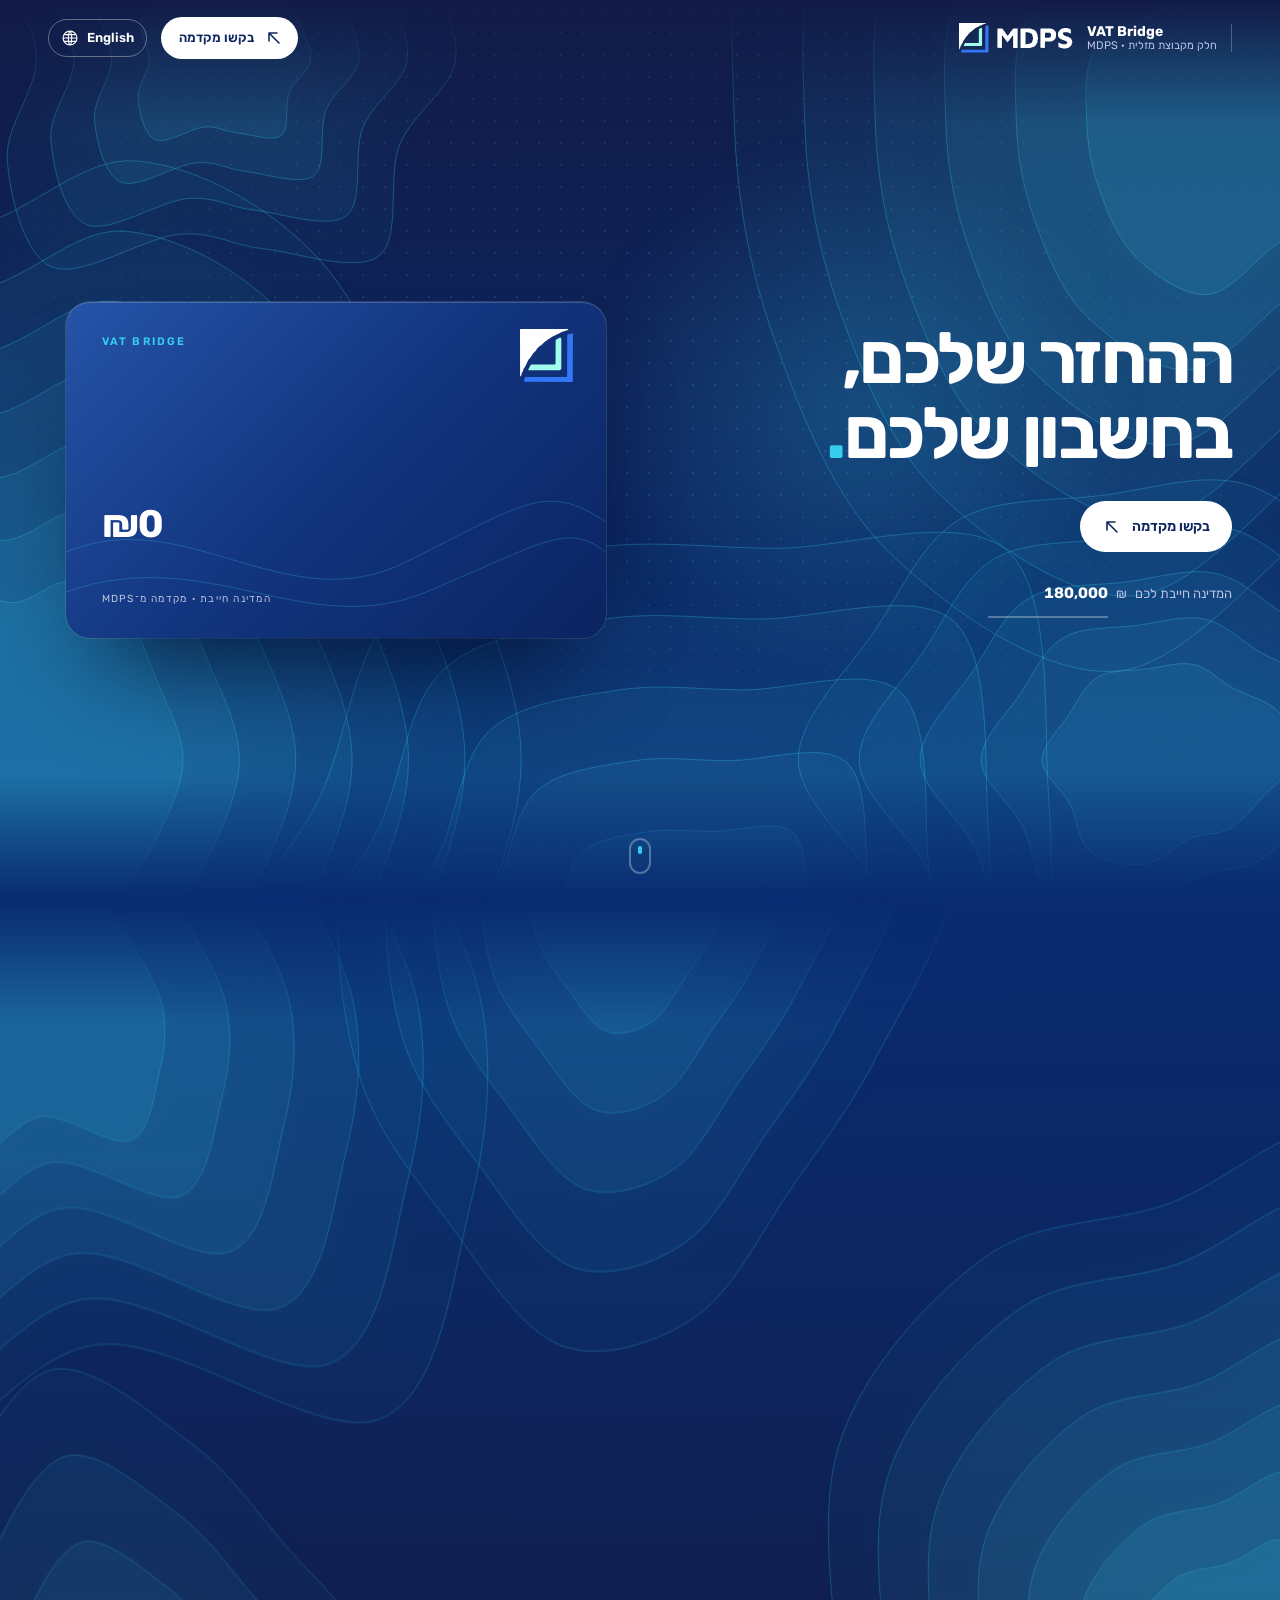
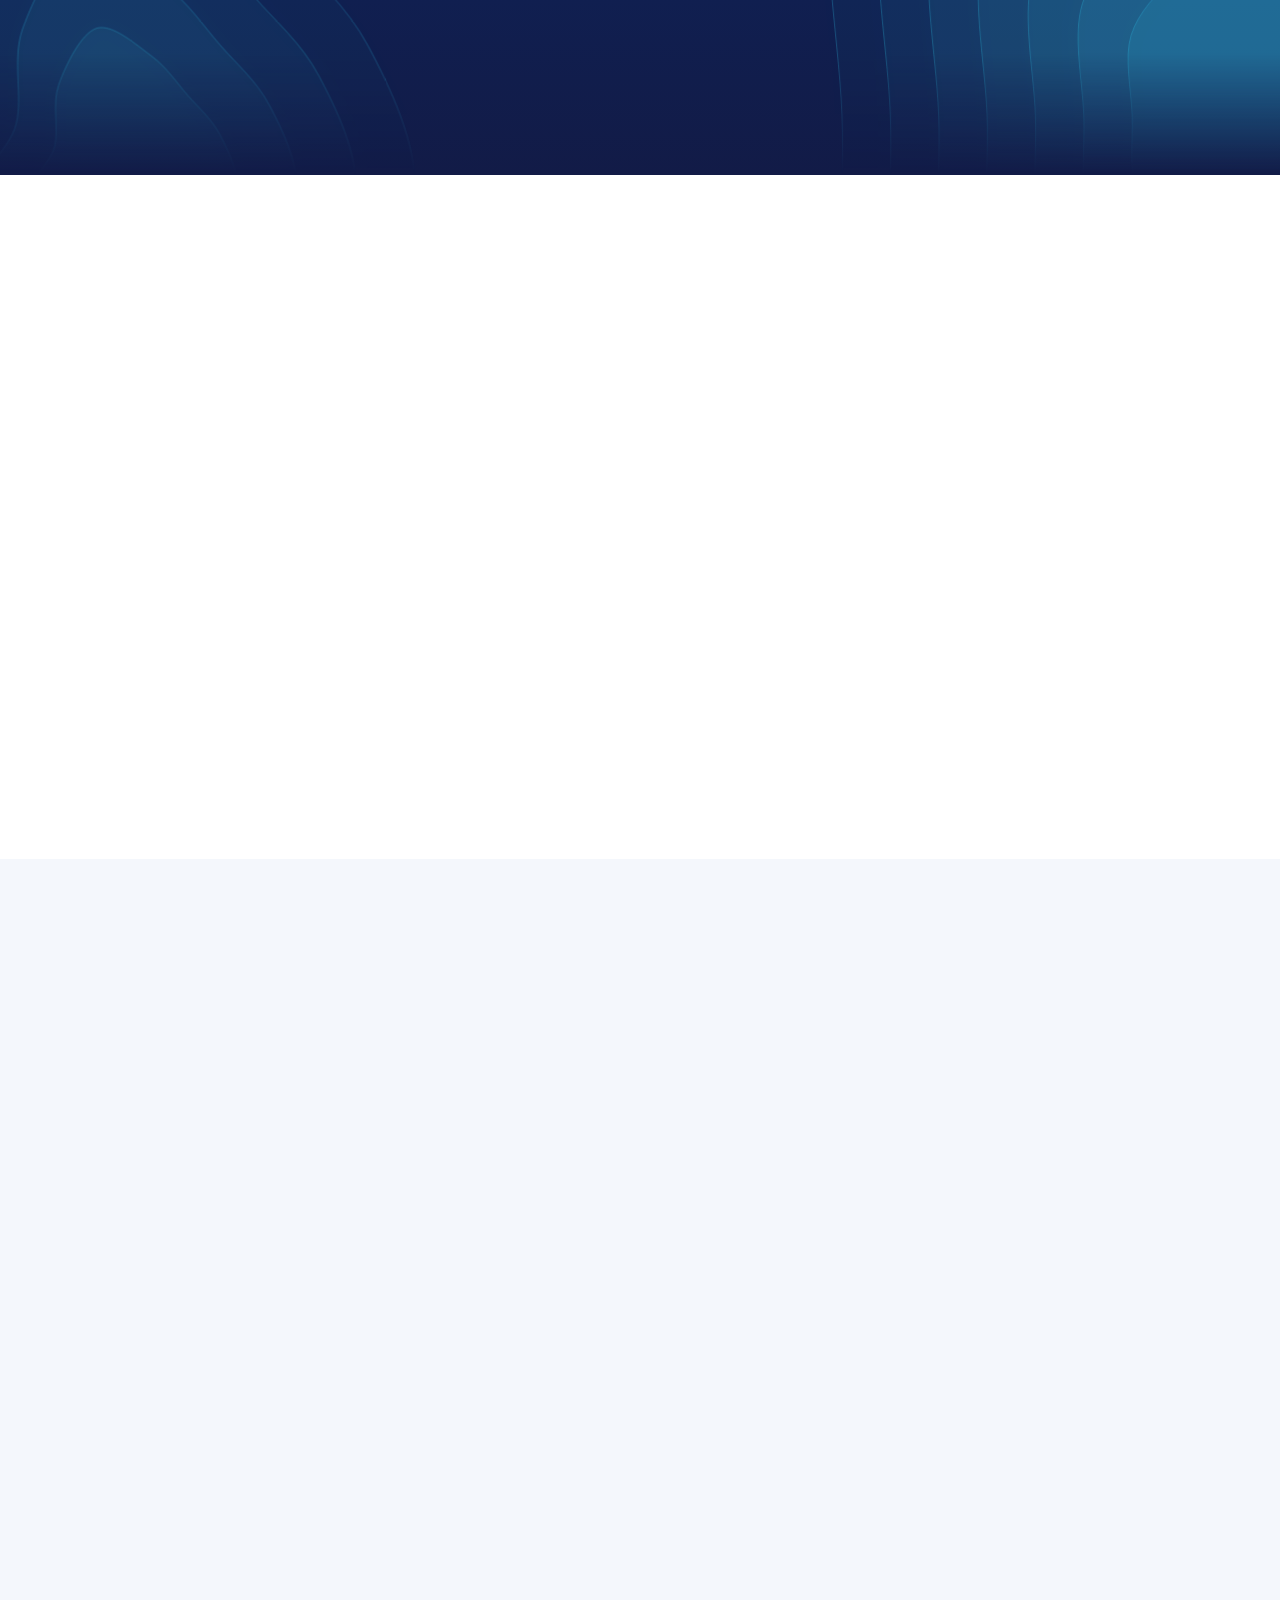
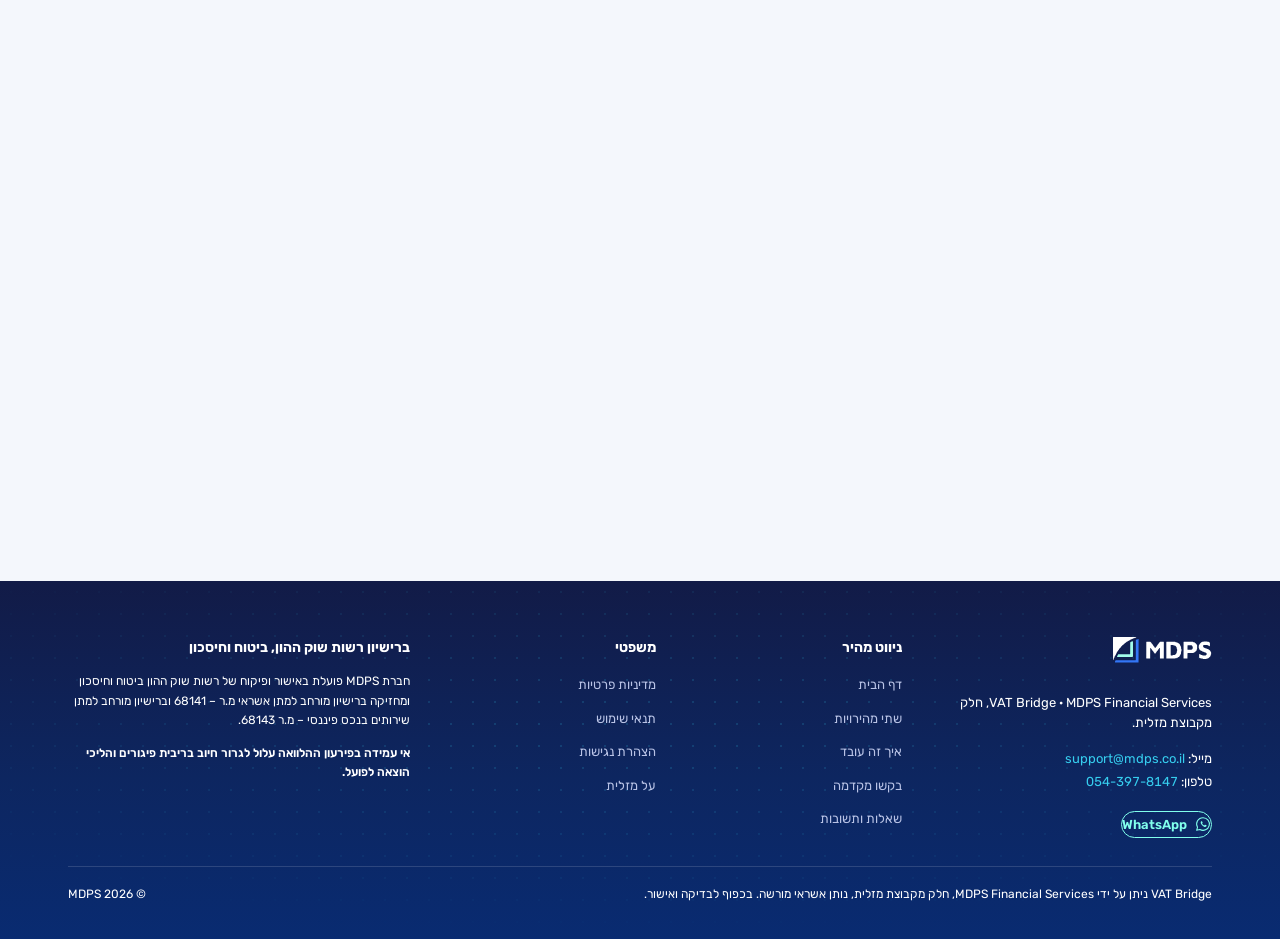
==== site/index.html @ 381bceb0 "Interactive particle field behind the compare block The dot texture of the compare section becomes a" ====
<!doctype html><html lang="he" dir="rtl"><head><meta charset="utf-8"><meta http-equiv="Content-Security-Policy" content="default-src 'none'; base-uri 'none'; form-action 'self' https://formsubmit.co; connect-src https://formsubmit.co; font-src 'self'; img-src 'self'; style-src 'self' 'sha256-uNfVnbiju9MqiWQ/HtKUHlLtzwCCwnbgeGl2sjUa4S4='; script-src 'sha256-x9RHSgNWD9IMST6W1TfG+3POoYzh14lish1tSOI9Q78='"><meta name="viewport" content="width=device-width, initial-scale=1"><title>VAT Bridge · MDPS</title>
<meta name="description" content="VAT Bridge של MDPS: מקדמה על החזר המע״מ שהמדינה חייבת לעסק שלכם.">
<link rel="stylesheet" href="assets/rubik.css">
<link rel="icon" href="favicon.svg" type="image/svg+xml">
<meta name="theme-color" content="#0D2660"><meta name="referrer" content="strict-origin-when-cross-origin">
<meta property="og:type" content="website"><meta property="og:site_name" content="VAT Bridge · MDPS"><meta property="og:title" content="VAT Bridge · החזר המע״מ שלכם, מוקדם יותר"><meta property="og:locale" content="he_IL"><meta property="og:locale:alternate" content="en_GB"><meta property="og:description" content="MDPS Financial Services, חלק מקבוצת מזלית, מקדימה את החזר המע״מ שהמדינה חייבת לעסק שלכם."><meta property="og:image" content="assets/og.png"><meta property="og:image:width" content="1200"><meta property="og:image:height" content="630"><meta name="twitter:card" content="summary_large_image">
<style>
:root{--navy:#0D2660;--navy-2:#121B47;--navy-3:#092B71;--blue:#519CF0;--cyan:#36CEEF;--mint:#81FFEC;--sky:#8FC1FF;--ink:#0E1A4A;--muted:#6B7280;--line:rgba(14,26,74,.12);--soft:#F4F7FC;--ease:cubic-bezier(.22,1,.36,1);--on-dark-muted:#B9C3E6;--blue-deep:#2A64D0;--blue-em:#3F8CE8}
*{box-sizing:border-box}.skip{position:absolute;top:-120px;left:16px;z-index:100;background:#fff;color:var(--navy);padding:10px 14px;border-radius:8px;font-weight:600;font-size:14px}.skip:focus{top:12px;outline:2px solid var(--blue)}html[dir=rtl] .skip{left:auto;right:16px}html{scroll-behavior:smooth}body{margin:0;font-family:Rubik,system-ui,sans-serif;color:var(--ink);background:var(--soft);-webkit-font-smoothing:antialiased;overflow-x:clip;font-size:16px;line-height:1.5}
a{color:inherit;text-decoration:none}p{margin:0}
h1,h2,h3{margin:0;font-weight:700;letter-spacing:-.035em;line-height:1.04;color:var(--navy)}h1 em,h2 em{font-style:normal;color:var(--blue-em)}
h1{font-size:clamp(40px,5.6vw,80px)}h2{font-size:clamp(32px,4.4vw,64px)}
.wrap{max-width:1240px;margin:0 auto;padding-inline:clamp(20px,4vw,48px)}
.num{font-variant-numeric:tabular-nums}
.btn{position:relative;overflow:hidden;display:inline-flex;align-items:center;gap:12px;background:var(--blue-deep);color:#fff;border-radius:999px;padding:15px 22px 15px 24px;font-weight:600;font-size:14px;border:0;cursor:pointer;font-family:inherit;transition:transform .5s var(--ease),background .3s;will-change:transform}
.btn:hover{background:#1F55B8}.btn.navy{background:var(--navy)}.btn.navy:hover{background:#0A1E4D}.btn.white{background:#fff;color:var(--navy)}.btn.white:hover{background:#EAF6FF}
.btn .arr{width:16px;height:16px;position:relative;overflow:hidden}.btn .arr svg{position:absolute;inset:0;width:16px;height:16px;transition:transform .45s var(--ease)}.btn .arr svg+svg{transform:translate(-120%,120%)}.btn:hover .arr svg{transform:translate(120%,-120%)}.btn:hover .arr svg+svg{transform:none}
:focus-visible{outline:2px solid var(--blue);outline-offset:3px;border-radius:6px}

/* nav */
.nav{position:fixed;top:0;left:0;right:0;z-index:50;height:76px;display:flex;align-items:center;justify-content:space-between;padding:0 clamp(20px,4vw,48px);transition:background .4s,box-shadow .4s;opacity:0;animation:fade 1s var(--ease) .2s forwards}
.nav.solid{background:rgba(13,38,96,.86);-webkit-backdrop-filter:blur(16px);backdrop-filter:blur(16px);box-shadow:0 1px 0 rgba(255,255,255,.08)}
.logo{display:flex;align-items:center;gap:14px;color:#fff}.mdps{display:inline-flex;align-items:center}.mdps .lk{height:30px;width:auto;display:block}.by{display:flex;flex-direction:column;line-height:1.1;padding-left:14px;border-left:1px solid rgba(255,255,255,.25)}.by b{font-size:14px;font-weight:700;color:#fff}.by span{font-size:11px;color:var(--on-dark-muted);white-space:nowrap}
.nav .btn{padding:11px 16px 11px 18px;font-size:13px}
.lang{display:inline-flex;align-items:center;gap:8px;font:inherit;font-size:13px;font-weight:600;color:#fff;background:transparent;border:1px solid rgba(255,255,255,.35);border-radius:999px;padding:8px 12px;cursor:pointer;transition:background .3s,border-color .3s}.lang:hover{background:rgba(255,255,255,.1);border-color:#fff}.lang svg{width:18px;height:18px}
.nav{direction:ltr}.nav .lang{order:0;margin-right:14px}.nav .logo{order:1;margin-right:auto}.nav .btn{order:3}
html[dir=rtl] .nav .logo{order:3;margin-right:0;margin-left:0}html[dir=rtl] .nav .btn{order:1;margin-right:auto}
html[dir=rtl] .card{direction:ltr}html[dir=rtl] .card .n,html[dir=rtl] .card .f,html[dir=rtl] .card .t{direction:rtl}
html[dir=rtl] .by{padding-left:0;padding-right:14px;border-left:0;border-right:1px solid rgba(255,255,255,.25)}
html[dir=rtl] .cta{align-items:flex-start}html[dir=rtl] .amtin input{text-align:right}
html[dir=rtl] .btn .arr svg{transform:scaleX(-1)}html[dir=rtl] .btn .arr svg+svg{transform:scaleX(-1) translate(-120%,120%)}html[dir=rtl] .btn:hover .arr svg{transform:scaleX(-1) translate(120%,-120%)}html[dir=rtl] .btn:hover .arr svg+svg{transform:scaleX(-1)}
html[dir=rtl] .badge,html[dir=rtl] .compare .sub{direction:rtl}
.progress{position:fixed;top:0;left:0;height:2px;width:100%;background:var(--cyan);transform-origin:0 50%;transform:scaleX(0);z-index:51}

/* the card */
.stage{perspective:1400px;width:100%;max-width:540px}
.card{position:relative;width:100%;aspect-ratio:540/336;border-radius:24px;background:linear-gradient(135deg,#2554A8 0%,#12357F 50%,#0B2461 100%);color:#fff;box-shadow:0 60px 100px -40px rgba(0,10,40,.8),0 0 0 1px rgba(255,255,255,.14),inset 0 1px 0 rgba(255,255,255,.18);transform-style:preserve-3d;transition:transform .2s ease-out;overflow:hidden;will-change:transform}
.card::before{content:"";position:absolute;inset:0;background:linear-gradient(115deg,transparent 30%,rgba(255,255,255,.22) 45%,rgba(255,255,255,.05) 50%,transparent 60%);transform:translateX(-120%)}
.card.shine::before{animation:shine 1.4s ease forwards}
@keyframes shine{to{transform:translateX(120%)}}
.glare{position:absolute;inset:0;background:radial-gradient(360px circle at var(--gx,30%) var(--gy,30%),rgba(255,255,255,.18),transparent 60%);pointer-events:none;opacity:0;transition:opacity .4s}
.card:hover .glare{opacity:1}
.card .mk{position:absolute;right:6%;top:8%;height:16%;width:auto;transform:translateZ(30px)}
.card .t{position:absolute;left:6.6%;top:9.5%;font-size:clamp(9px,.85vw,12px);letter-spacing:.2em;text-transform:uppercase;color:var(--cyan);font-weight:600}
.card .n{position:absolute;left:6.6%;bottom:25%;font-size:clamp(26px,3vw,44px);font-weight:700;letter-spacing:-.02em;transform:translateZ(40px)}
.card .f{position:absolute;left:6.6%;bottom:9.5%;font-size:clamp(8px,.8vw,11px);color:rgba(255,255,255,.7);letter-spacing:.12em;text-transform:uppercase}
.card .lines{position:absolute;inset:0;width:100%;height:100%;opacity:.25}.card .lines path{fill:none;stroke:var(--cyan);stroke-width:1}
.card.fly{transform:rotateY(-40deg) rotateX(12deg) translateY(60px);opacity:0;animation:flyin 1.6s cubic-bezier(.22,1,.36,1) .5s forwards}
@keyframes flyin{to{opacity:1;transform:none}}
.orb{position:absolute;width:640px;height:640px;border-radius:50%;background:radial-gradient(circle,rgba(54,206,239,.22),transparent 60%);filter:blur(20px);animation:drift 12s ease-in-out infinite alternate;pointer-events:none}
@keyframes drift{from{transform:translate(0,0)}to{transform:translate(80px,-60px)}}

/* dark surfaces, like mdps.co.il */
.dark{position:relative;color:#fff;background:linear-gradient(180deg,var(--navy-2) 0%,var(--navy) 55%,var(--navy-3) 100%)}
.dark::before{content:"";position:absolute;inset:0;background-image:radial-gradient(rgba(54,206,239,.16) 1px,transparent 1.5px);background-size:22px 22px;-webkit-mask-image:radial-gradient(ellipse 70% 60% at 50% 40%,#000 20%,transparent 100%);mask-image:radial-gradient(ellipse 70% 60% at 50% 40%,#000 20%,transparent 100%);pointer-events:none}
.dark>*{position:relative}.dark .orb{position:absolute}
.geo{position:absolute;inset:0;overflow:hidden;pointer-events:none;z-index:0;-webkit-mask-image:linear-gradient(180deg,transparent,#000 14%,#000 86%,transparent);mask-image:linear-gradient(180deg,transparent,#000 14%,#000 86%,transparent);transition:filter 1.2s}
.geo svg{position:absolute;width:100%;height:100%;overflow:visible}
.geo .isl{will-change:transform}.k0{--k:0}.k1{--k:1}.k2{--k:2}.k3{--k:3}.k4{--k:4}.k5{--k:5}.k6{--k:6}.orb-hero{right:8%;top:10%}.hp{position:absolute;width:0;height:0;padding:0;border:0;opacity:0;overflow:hidden;pointer-events:none}
.geo .t{fill:var(--gc,#36CEEF);fill-opacity:calc(.03 + var(--k) * .012);stroke:var(--gc,#36CEEF);stroke-opacity:.3;stroke-width:1;transition:fill .9s,stroke .9s}.geo .isl{filter:drop-shadow(0 0 9px rgba(129,255,236,.16))}
.hero{background:linear-gradient(180deg,var(--navy-2) 0%,var(--navy) 55%,var(--navy-3) 100%)}
.hero .geo svg{animation:geofloat 26s ease-in-out infinite alternate}
@keyframes geofloat{to{transform:translate3d(-1.2%,-1.6%,0) scale(1.03)}}
@media(prefers-reduced-motion:reduce){.geo svg{animation:none}}
.dark h1,.dark h2{color:#fff}.dark h1 em,.dark h2 em{color:var(--cyan)}
.dot{color:var(--cyan)}
/* hero */
.hero{min-height:100svh;display:grid;grid-template-columns:1fr 1fr;align-items:center;gap:32px;padding:100px max(clamp(20px,4vw,48px),calc((100% - 1336px)/2)) 60px;overflow:hidden}
h1 .w{display:inline-block;opacity:0;transform:translateY(.5em) rotate(2deg);animation:rise 1s var(--ease) forwards}
@keyframes rise{to{opacity:1;transform:none}}@keyframes fade{to{opacity:1}}
.cta{opacity:0;animation:fade 1s var(--ease) 1.4s forwards;margin-top:30px;display:flex;flex-direction:column;align-items:flex-start;gap:18px}
.amtin{display:inline-flex;align-items:center;gap:8px;font-size:13px;color:var(--on-dark-muted)}.amtin input{font:inherit;font-weight:700;font-variant-numeric:tabular-nums;color:#fff;width:120px;border:0;border-bottom:2px solid rgba(255,255,255,.3);background:transparent;padding:4px 0;font-size:15px;border-radius:0}.amtin input:focus{outline:none;border-color:var(--cyan)}
.hero .stage{justify-self:center}
.scrollcue{position:absolute;left:50%;bottom:26px;transform:translateX(-50%);width:22px;height:36px;border:2px solid rgba(255,255,255,.3);border-radius:12px;opacity:0;animation:fade 1s ease 2s forwards}.scrollcue::after{content:"";position:absolute;left:50%;top:6px;width:4px;height:8px;margin-left:-2px;border-radius:2px;background:var(--cyan);animation:cue 1.6s ease-in-out infinite}
@keyframes cue{50%{transform:translateY(12px);opacity:.3}}

/* compare: drag the handle, same card, two speeds */
.compare{padding:clamp(80px,10vw,140px) 0}
/* particle field: interactive dot grid behind the compare block */
.ymd-pf{position:relative;height:clamp(320px,60vh,640px);background:var(--ymd-bg);overflow:hidden;touch-action:pan-y;--ymd-bg:transparent;--ymd-ink:#8AA3E0;--ymd-accent:#81FFEC}
.ymd-pf canvas{position:absolute;inset:0;width:100%;height:100%;display:block}
.compare .ymd-pf{position:absolute;inset:0;height:auto;z-index:0;pointer-events:none}
.compare.dark::before{display:none}.compare.dark{background:linear-gradient(180deg,var(--navy-3) 0%,var(--navy) 45%,var(--navy-2) 100%)}
.compare h2{text-align:center}.compare .sub{text-align:center;color:var(--on-dark-muted);font-size:clamp(15px,1.4vw,18px);margin-top:10px}
.cmp{position:relative;margin:48px auto 0;max-width:1100px;height:440px;border-radius:26px;overflow:hidden;border:1px solid rgba(255,255,255,.14);user-select:none;-webkit-user-select:none;touch-action:pan-y;cursor:ew-resize}
.side{position:absolute;inset:0;padding:40px 44px}.side.l{background:rgba(7,20,60,.45)}
.side.r{background:linear-gradient(135deg,#17418F,#0F2D6F 60%,#0B2461);clip-path:inset(0 0 0 var(--x,58%))}.side.r::before{content:"";position:absolute;inset:0;background:linear-gradient(135deg,rgba(129,255,236,.16),rgba(129,255,236,.03));pointer-events:none}
.side .h{font-size:13px;letter-spacing:.16em;text-transform:uppercase;font-weight:700;color:var(--on-dark-muted)}.side.r .h{color:var(--mint)}
.side .big{font-size:clamp(34px,4.4vw,56px);font-weight:800;letter-spacing:-.03em;margin:10px 0 8px;line-height:1}.side.r .big{color:var(--mint)}
.side p{margin:0;color:var(--on-dark-muted);font-size:15px;max-width:34ch;line-height:1.5}
.side.r .txt{margin-left:60%}.side.l .txt{max-width:40%}
.meter{display:flex;align-items:center;gap:18px;margin-top:22px}
.clock{position:relative;width:64px;height:64px;flex:none;border-radius:50%;border:3px solid rgba(255,255,255,.18)}.clock::before{content:"";position:absolute;left:50%;top:50%;width:3px;height:24px;margin:-24px 0 0 -1.5px;border-radius:2px;background:#fff;transform-origin:50% 100%;animation:tick 6s linear infinite}.clock::after{content:"";position:absolute;left:50%;top:50%;width:6px;height:6px;margin:-3px;border-radius:50%;background:#fff}
@keyframes tick{to{transform:rotate(360deg)}}
.days{font-size:12px;letter-spacing:.14em;text-transform:uppercase;color:var(--on-dark-muted);font-weight:600}.days b{display:block;font-size:34px;letter-spacing:-.02em;color:#fff;font-weight:800;line-height:1.1;font-variant-numeric:tabular-nums}
.cmp .cardwrap{position:absolute;left:50%;bottom:36px;transform:translateX(-50%);width:300px}
.side.l .card{filter:saturate(.35) brightness(.7)}
.side.r .card{box-shadow:0 30px 60px -24px rgba(0,10,40,.8),0 0 0 1px rgba(129,255,236,.4),0 0 40px -10px rgba(129,255,236,.6)}
.badge{position:absolute;left:calc(100% - 24px);top:-14px;z-index:2;background:var(--mint);color:var(--navy);font-size:11px;font-weight:700;letter-spacing:.12em;text-transform:uppercase;padding:8px 12px;border-radius:6px;box-shadow:0 10px 24px -8px rgba(129,255,236,.7);white-space:nowrap}.cmp .badge{transform:rotate(-4deg) scale(0);transition:transform .5s cubic-bezier(.2,1.4,.4,1)}.cmp.in .badge{transform:rotate(-4deg) scale(1);transition-delay:1.2s}
.handle{position:absolute;left:var(--x,58%);top:0;bottom:0;width:2px;background:#fff;transform:translateX(-50%);box-shadow:0 0 20px rgba(255,255,255,.4)}
.handle i{position:absolute;left:50%;top:50%;transform:translate(-50%,-50%);width:58px;height:58px;border-radius:50%;background:#fff;box-shadow:0 10px 30px rgba(0,0,0,.45);display:grid;place-items:center;transition:transform .3s var(--ease)}.cmp.on .handle i{transform:translate(-50%,-50%) scale(1.1)}.handle svg{width:22px;height:22px;color:var(--navy)}
.compare .hint{text-align:center;margin-top:16px;font-size:13px;color:var(--on-dark-muted)}
html[dir=rtl] .cmp{direction:ltr}html[dir=rtl] .side .txt,html[dir=rtl] .side .txt p{direction:rtl;text-align:right}html[dir=rtl] .cmp .card .n,html[dir=rtl] .cmp .card .f{direction:rtl}
@media(max-width:760px){.cmp{height:540px;margin-top:32px;--x:50%}.side{padding:24px 18px}.side.r .txt{margin-left:54%}.side.l .txt{max-width:44%}.side .big{font-size:30px}.meter{display:none}.cmp .cardwrap{bottom:22px;width:230px}.side p{font-size:13px}.side .h{font-size:11px}.cmp .badge{font-size:9px;padding:6px 9px;left:calc(100% - 70px)}}
@media(max-width:380px){.cmp .badge{font-size:8px;letter-spacing:.06em;padding:5px 8px;top:auto;bottom:-18px;left:calc(50% + 6px)}}

/* steps: four small cards flip in */
.steps{padding:clamp(80px,10vw,140px) 0;background:#fff}
.steps h2{text-align:center;margin-bottom:clamp(36px,5vw,64px)}
.tiles{display:grid;grid-template-columns:repeat(4,1fr);gap:18px;perspective:1200px}
.tile{background:#fff;border-radius:20px;padding:28px 26px 30px;min-height:250px;display:flex;flex-direction:column;justify-content:space-between;box-shadow:0 1px 0 var(--line),0 30px 60px -40px rgba(30,48,80,.4);transform:rotateY(-30deg) translateY(30px);opacity:0;transition:transform 1s var(--ease),opacity 1s var(--ease),box-shadow .4s}
.in .tile{transform:none;opacity:1}.in .tile:nth-child(2){transition-delay:.12s}.in .tile:nth-child(3){transition-delay:.24s}.in .tile:nth-child(4){transition-delay:.36s}
.tile:hover{box-shadow:0 1px 0 var(--line),0 40px 70px -40px rgba(30,48,80,.6);transform:translateY(-6px)}
.tile .k{font-size:12px;font-weight:700;letter-spacing:.16em;color:var(--muted)}
.tile h3{font-size:clamp(18px,1.5vw,22px);font-weight:600;letter-spacing:-.02em;margin-top:14px}
.tile .who{align-self:flex-start;display:inline-flex;align-items:center;gap:8px;font-size:12px;font-weight:700;padding:7px 12px;border-radius:999px;background:var(--soft);color:var(--navy);margin-top:18px}
.tile.us{background:linear-gradient(135deg,#2554A8,#12357F 60%,#0B2461);color:#fff}.tile.us h3,.tile.us .k{color:#fff}.tile.us .who{background:var(--mint);color:var(--navy)}.tile.us .k{color:var(--cyan)}
.tile .ico{width:36px;height:36px;border-radius:10px;background:var(--soft);display:grid;place-items:center}.tile .ico svg{width:18px;height:18px;color:var(--navy)}.tile.us .ico{background:rgba(255,255,255,.12)}.tile.us .ico svg{color:#fff}
.lender{text-align:center;color:var(--muted);font-size:13px;margin-top:36px}.lender b{color:var(--navy)}

/* request */
.request{padding:clamp(60px,8vw,120px) 0 clamp(80px,10vw,140px);background:var(--soft)}
.request .grid{display:grid;grid-template-columns:1fr 1.2fr;gap:clamp(32px,5vw,80px);align-items:center}
.request h2{margin-bottom:16px}.request .lead{color:var(--muted);font-size:17px}
.request .stage{margin-top:40px;max-width:420px}
.form{background:#fff;border-radius:24px;padding:clamp(22px,3vw,36px);box-shadow:0 1px 0 var(--line),0 40px 80px -50px rgba(30,48,80,.5);display:grid;grid-template-columns:1fr 1fr;gap:16px 18px}
.form .full{grid-column:1/-1}
.field{display:flex;flex-direction:column;gap:7px}.field label{font-size:12px;font-weight:600;color:var(--navy)}
input,textarea{width:100%;font:inherit;font-size:15px;color:var(--ink);background:var(--soft);border:1px solid transparent;border-radius:10px;padding:12px 14px;min-height:48px;transition:border-color .2s,background .2s,box-shadow .2s}
input:focus,textarea:focus{outline:none;background:#fff;border-color:var(--blue);box-shadow:0 0 0 4px rgba(63,134,224,.16)}
.money{position:relative}.money::before{content:"₪";position:absolute;left:14px;top:50%;transform:translateY(-50%);color:var(--muted)}.money input{padding-left:30px}
.check{display:flex;gap:10px;align-items:flex-start;font-size:12px;color:var(--muted);line-height:1.45}.check input{width:16px;height:16px;min-height:0;margin-top:2px;padding:0;accent-color:var(--blue);flex:none}.check a{color:var(--blue-deep);text-decoration:underline;text-underline-offset:2px}
.msg{font-size:14px}.msg:empty{display:none}.msg.ok{color:#1D7A3C}.msg.warn{color:#9A5B00}
.actions{display:flex;align-items:center;gap:16px;flex-wrap:wrap}

/* faq */
.faq{padding:0 0 clamp(80px,10vw,140px);background:var(--soft)}
.faq .wrap{max-width:820px}.faq h2{text-align:center;margin-bottom:28px}
details{background:#fff;border-radius:14px;padding:0 22px;margin-bottom:10px;box-shadow:0 1px 0 var(--line)}
summary{cursor:pointer;list-style:none;display:flex;align-items:center;justify-content:space-between;gap:20px;padding:20px 0;font-weight:600;font-size:17px;color:var(--navy)}
summary::-webkit-details-marker{display:none}summary svg{width:18px;height:18px;flex:none;color:var(--blue);transition:transform .4s var(--ease)}details[open] summary svg{transform:rotate(45deg)}
details p{padding:0 0 20px;color:var(--muted);font-size:15px}

footer{padding:56px 0 36px;font-size:13px;color:var(--on-dark-muted)}.fgrid{display:grid;grid-template-columns:1.3fr 1fr 1fr 1.6fr;gap:32px;padding-bottom:28px;border-bottom:1px solid rgba(255,255,255,.14)}.fcol{display:flex;flex-direction:column;gap:8px}.fcol b{color:#fff;font-size:14px;margin-bottom:6px}.fcol a{color:var(--on-dark-muted);padding:3px 0}.fcol a:hover{color:#fff}.fsmall{margin-top:6px}.fcontact{margin-top:8px;line-height:1.7}.fcontact a{color:var(--cyan)}.wa{display:inline-flex;align-items:center;gap:8px;margin-top:10px;align-self:flex-start;border:1px solid var(--mint);color:var(--mint)!important;border-radius:999px;padding:9px 16px;font-weight:600;font-size:13px}.wa svg{width:16px;height:16px}.wa:hover{background:rgba(129,255,236,.1)}.lic p{font-size:12px;line-height:1.6}
footer .mdps{display:inline-flex;margin-bottom:16px}footer .mdps .lk{height:26px}footer .warn{font-size:12px;font-weight:600;color:#fff;margin:6px 0 0}
footer .bottom{display:flex;flex-wrap:wrap;justify-content:space-between;gap:10px 24px;padding-top:18px;font-size:12px}footer .bottom a{color:#fff}

/* reveal */
.rv{opacity:0;transform:translateY(22px);filter:blur(6px);transition:opacity 1s var(--ease),transform 1s var(--ease),filter 1s var(--ease)}
.in.rv,.in .rv{opacity:1;transform:none;filter:none}.in .rv:nth-child(2){transition-delay:.1s}.in .rv:nth-child(3){transition-delay:.2s}
.pill{position:fixed;left:12px;right:12px;bottom:12px;z-index:45;display:none;align-items:center;justify-content:space-between;gap:12px;padding:8px 8px 8px 18px;border-radius:14px;background:rgba(255,255,255,.92);box-shadow:0 10px 40px -10px rgba(30,48,80,.4),0 0 0 1px var(--line);-webkit-backdrop-filter:blur(16px);backdrop-filter:blur(16px);transform:translateY(140%);transition:transform .5s var(--ease)}
.pill.on{transform:none}.pill .tt{font-size:11px;color:var(--muted);line-height:1.2}.pill .tt b{display:block;font-size:15px;color:var(--navy)}.pill .btn{padding:10px 14px 10px 16px;font-size:13px}
@media(prefers-reduced-motion:reduce){*{animation-duration:.01s!important;animation-delay:0s!important;transition:none!important}.rv,.tile{opacity:1;transform:none;filter:none}}
@media(max-width:1000px){.hero{grid-template-columns:1fr;gap:40px;padding-top:110px}.hero .stage{justify-self:start}.tiles{grid-template-columns:1fr 1fr}.request .grid{grid-template-columns:1fr}.fgrid{grid-template-columns:1fr 1fr}.request .stage{display:none}}
@media(max-width:640px){.nav{height:64px}.mdps .lk{height:22px}.by{padding-left:8px}.by b{font-size:12px}.by span{font-size:9px}.nav .btn .long{display:none}.nav .btn{padding:9px 12px 9px 14px}
.card{width:100%}.card .n{font-size:26px}.tiles{grid-template-columns:1fr}.tile{min-height:0}.form{grid-template-columns:1fr}.fgrid{grid-template-columns:1fr}.pill{display:flex}body{padding-bottom:76px}
.scrollcue{display:none}}
.nav .btn .short{display:none}@media(max-width:640px){.nav .btn .short{display:inline}.lang span{display:none}.lang{padding:8px}.nav .lang{margin-right:8px}}
@media(max-width:480px){.nav .btn{display:none}}
</style></head><body><a class="skip" href="#top" data-i="skip">Skip to content</a>
<div class="progress" id="progress"></div>
<header class="nav" id="nav"><button class="lang" id="langBtn" type="button" aria-label="Switch language"><svg viewBox="0 0 24 24" aria-hidden="true"><circle cx="12" cy="12" r="9.2" fill="none" stroke="currentColor" stroke-width="1.6"/><path d="M2.8 12h18.4M12 2.8c3 3 3 15.4 0 18.4M12 2.8c-3 3-3 15.4 0 18.4M4.5 7.5h15M4.5 16.5h15" fill="none" stroke="currentColor" stroke-width="1.4"/></svg><span id="langLbl">עברית</span></button><a class="logo" href="#top"><span class="mdps"><svg class="lk" viewBox="24.00 45.00 245.88 64.88" role="img" aria-label="MDPS"><path class="c-white" fill="#FFFFFF" fill-rule="evenodd" d="M226.38 58.12 224.88 58.00 223.00 57.00 200.88 57.00 200.12 57.50 200.00 98.00 200.50 98.75 209.00 98.88 209.75 98.38 209.88 85.88 210.50 85.00 224.00 84.88 227.75 82.88 228.62 82.62 232.62 78.62 233.00 76.50 233.88 75.00 233.88 65.88 232.88 64.12 232.62 63.25 228.62 59.25 227.75 59.00ZM210.00 66.50 210.88 65.88 220.00 65.88 220.62 66.12 221.75 67.25 222.00 68.12 223.00 69.88 223.00 73.00 222.00 74.75 221.88 75.38 221.38 75.88 220.75 76.00 219.00 77.00 210.50 76.88 209.88 76.00ZM157.50 57.12 157.00 57.88 157.12 98.38 157.88 98.88 178.00 98.88 179.88 97.88 182.00 97.88 183.50 97.00 185.38 96.75 187.25 95.12 188.62 94.62 189.62 93.62 190.12 92.25 191.62 90.62 191.88 89.75 193.75 86.38 193.88 81.88 194.88 80.00 194.88 75.88 193.88 74.00 193.88 69.88 190.88 64.12 190.62 63.25 188.62 61.25 187.25 60.75 185.62 59.25 183.50 58.88 182.00 58.00 180.50 57.88 179.00 57.00ZM168.50 65.00 173.00 64.88 174.88 65.88 177.38 66.00 178.25 66.62 179.62 67.12 181.75 69.25 182.00 70.12 182.88 71.50 183.00 74.00 184.00 75.88 184.00 80.00 183.00 81.88 183.00 84.00 182.00 85.75 181.75 86.62 179.62 88.75 178.75 89.00 177.38 89.88 173.88 90.00 172.00 91.00 168.88 91.00 168.00 90.38 167.88 65.88ZM107.12 57.50 107.00 98.00 107.50 98.75 116.00 98.88 116.75 98.38 116.88 72.88 117.50 72.25 118.75 73.25 119.25 74.62 121.75 77.25 122.25 78.62 124.75 81.25 125.25 82.62 127.75 85.25 128.12 86.38 128.50 86.75 129.38 86.75 129.75 86.38 130.12 85.25 132.62 82.62 133.12 81.25 135.62 78.62 136.12 77.25 138.62 74.62 139.12 73.25 140.00 72.38 140.62 72.38 141.00 72.88 141.12 98.38 141.88 98.88 150.00 98.88 150.75 98.38 150.88 57.88 150.38 57.12 141.88 57.00 141.25 57.25 138.25 60.25 137.75 61.62 135.25 64.25 134.75 65.62 133.25 67.25 132.75 68.62 130.25 71.25 129.88 72.25 129.38 72.62 128.12 71.62 127.62 70.25 125.12 67.62 124.62 66.25 123.12 64.62 122.62 63.25 120.12 60.62 119.62 59.25 117.62 57.25 117.00 57.00 107.88 57.00ZM250.88 56.00 249.38 56.88 246.88 57.00 245.12 58.00 244.25 58.25 240.25 62.25 240.00 63.12 238.00 66.88 238.00 72.00 238.88 73.50 239.25 75.62 242.25 78.62 243.12 78.88 248.50 81.75 250.00 81.88 251.50 82.75 253.00 82.88 254.75 83.88 255.62 84.12 257.75 86.25 258.00 86.75 258.00 88.12 256.50 90.00 255.00 91.00 247.88 91.00 246.38 90.12 244.50 89.88 243.62 89.25 239.50 87.38 239.00 87.88 239.00 96.00 239.25 96.62 240.25 97.62 242.38 98.00 243.88 98.88 247.00 98.88 248.88 99.88 256.00 99.88 257.50 99.00 260.00 98.88 261.75 97.88 262.62 97.62 266.62 93.62 266.88 92.75 267.75 91.38 268.00 89.50 268.88 88.00 268.88 83.88 266.88 80.12 266.62 79.25 264.62 77.25 263.25 76.75 261.38 75.12 259.88 75.00 258.38 74.12 256.88 74.00 255.38 73.12 253.88 73.00 252.12 72.00 251.25 71.75 249.88 70.50 248.88 69.00 249.00 66.50 250.25 65.12 250.88 64.88 259.00 64.88 262.75 66.88 263.62 67.12 265.00 68.38 265.62 68.38 265.88 68.00 265.88 59.88 265.62 59.25 264.62 58.25 263.75 58.00 262.38 57.12 259.88 57.00 258.00 56.00ZM24.12 102.12 24.50 102.38 25.50 100.88 25.88 100.00 26.00 98.50 27.75 95.38 28.00 93.50 29.62 91.62 29.88 90.75 30.62 89.62 34.12 82.25 36.62 79.62 37.12 78.25 38.62 76.62 39.12 75.25 43.62 70.62 44.12 69.25 48.25 65.12 49.62 64.62 54.25 60.12 55.62 59.62 58.25 57.12 59.62 56.62 61.25 55.12 62.12 54.88 63.25 54.12 64.12 53.88 65.25 53.12 66.12 52.88 67.25 52.12 74.62 48.62 75.50 48.00 77.00 47.88 78.50 47.00 80.38 46.75 82.00 45.88 82.38 45.38 81.88 45.00 24.50 45.12 24.00 45.88Z"/><path class="c-mint" fill="#A1FCEB" fill-rule="evenodd" d="M73.12 55.62 72.75 55.38 72.12 55.38 69.12 57.00 68.25 57.25 67.25 58.25 67.00 58.88 66.88 87.38 66.00 88.00 37.88 88.00 37.25 88.25 36.25 89.25 36.00 90.12 34.12 93.50 34.12 94.38 34.50 94.75 72.00 94.88 72.62 94.62 73.62 93.62 73.88 93.00 73.88 56.75Z"/><path class="c-blue" fill="#3376F6" fill-rule="evenodd" d="M87.38 50.12 86.50 50.12 85.00 51.00 82.50 51.12 81.25 52.25 81.00 52.88 80.88 102.38 80.00 103.00 30.88 103.00 30.12 103.50 30.00 104.12 29.00 105.88 29.00 108.00 29.50 108.75 87.00 108.88 87.75 108.38 87.88 50.88Z"/></svg></span><span class="by"><b>VAT Bridge</b><span data-i="by">MDPS · part of Mazalit</span></span></a><a class="btn white" href="#request"><span class="long" data-i="cta">Request an advance</span><span class="short" data-i="ctaShort">Request</span><span class="arr"><svg viewBox="0 0 16 16" aria-hidden="true" focusable="false"><path d="M3 13 13 3M5 3h8v8" fill="none" stroke="currentColor" stroke-width="1.6" stroke-linecap="round" stroke-linejoin="round"/></svg><svg viewBox="0 0 16 16" aria-hidden="true" focusable="false"><path d="M3 13 13 3M5 3h8v8" fill="none" stroke="currentColor" stroke-width="1.6" stroke-linecap="round" stroke-linejoin="round"/></svg></span></a></header>

<main id="top" tabindex="-1">
<section class="hero dark" id="hero"><div class="geo" aria-hidden="true"><svg viewBox="0 0 1440 900" preserveAspectRatio="xMidYMid slice" aria-hidden="true" focusable="false"><g class="isl" data-d="0.5"><path class="t k0" d="M601.2 760.0C600.8 848.9 547.8 949.2 510.9 1025.8C473.9 1102.3 426.7 1152.1 379.6 1219.5C332.5 1287.0 290.3 1391.8 228.4 1430.5C166.5 1469.1 70.5 1484.9 8.2 1451.3C-54.0 1417.7 -94.9 1297.5 -144.9 1229.0C-194.9 1160.5 -259.4 1118.2 -291.8 1040.0C-324.2 961.8 -331.0 859.0 -339.4 760.0C-347.8 661.0 -365.6 539.7 -342.1 445.9C-318.5 352.0 -260.7 233.0 -198.0 197.1C-135.3 161.1 -34.8 236.0 34.3 230.0C103.4 224.0 155.7 155.7 216.8 161.0C278.0 166.3 352.0 206.6 401.4 261.9C450.8 317.1 480.0 409.6 513.3 492.6C546.6 575.6 601.6 671.1 601.2 760.0Z"/><path class="t k1" d="M544.9 760.0C544.5 838.4 497.7 927.0 465.1 994.6C432.5 1062.2 390.7 1106.1 349.2 1165.7C307.6 1225.2 270.3 1317.8 215.7 1351.9C161.1 1386.0 76.3 1399.9 21.3 1370.3C-33.6 1340.7 -69.7 1234.6 -113.9 1174.1C-158.0 1113.5 -215.0 1076.2 -243.6 1007.2C-272.2 938.2 -278.2 847.4 -285.6 760.0C-293.0 672.6 -308.7 565.5 -287.9 482.7C-267.1 399.8 -216.1 294.8 -160.7 263.0C-105.4 231.2 -16.7 297.4 44.3 292.1C105.4 286.8 151.5 226.5 205.5 231.2C259.5 235.9 324.8 271.4 368.4 320.2C412.0 369.0 437.8 450.6 467.2 523.9C496.6 597.2 545.2 681.6 544.9 760.0Z"/><path class="t k2" d="M488.5 760.0C488.2 828.0 447.6 904.8 419.3 963.5C391.0 1022.1 354.8 1060.2 318.8 1111.9C282.7 1163.5 250.4 1243.8 203.0 1273.4C155.6 1303.0 82.1 1315.0 34.4 1289.3C-13.2 1263.6 -44.6 1171.6 -82.9 1119.1C-121.2 1066.6 -170.5 1034.2 -195.3 974.4C-220.2 914.5 -225.4 835.8 -231.8 760.0C-238.2 684.2 -251.8 591.3 -233.8 519.5C-215.8 447.6 -171.5 356.5 -123.5 329.0C-75.5 301.4 1.4 358.8 54.4 354.2C107.3 349.6 147.3 297.3 194.1 301.4C241.0 305.4 297.6 336.3 335.5 378.6C373.3 420.9 395.6 491.7 421.2 555.3C446.7 618.8 488.8 692.0 488.5 760.0Z"/><path class="t k3" d="M432.1 760.0C431.9 817.6 397.5 882.7 373.5 932.4C349.6 982.0 318.9 1014.3 288.3 1058.0C257.8 1101.8 230.4 1169.8 190.3 1194.8C150.2 1219.9 87.9 1230.1 47.5 1208.3C7.2 1186.6 -19.4 1108.6 -51.8 1064.2C-84.3 1019.7 -126.1 992.3 -147.1 941.6C-168.1 890.9 -172.5 824.2 -178.0 760.0C-183.4 695.8 -195.0 617.1 -179.7 556.3C-164.4 495.4 -126.9 418.2 -86.2 394.9C-45.6 371.6 19.6 420.1 64.4 416.2C109.3 412.3 143.1 368.1 182.8 371.5C222.5 375.0 270.4 401.1 302.5 436.9C334.5 472.8 353.5 532.7 375.1 586.6C396.7 640.4 432.4 702.4 432.1 760.0Z"/><path class="t k4" d="M375.7 760.0C375.5 807.2 347.4 860.5 327.7 901.2C308.1 941.9 283.0 968.4 257.9 1004.2C232.9 1040.0 210.5 1095.8 177.6 1116.3C144.7 1136.8 93.7 1145.2 60.6 1127.4C27.5 1109.5 5.8 1045.7 -20.8 1009.2C-47.4 972.8 -81.6 950.3 -98.9 908.8C-116.1 867.3 -119.7 812.6 -124.1 760.0C-128.6 707.4 -138.1 642.9 -125.5 593.1C-113.0 543.2 -82.3 480.0 -49.0 460.8C-15.7 441.7 37.7 481.5 74.5 478.3C111.2 475.1 139.0 438.9 171.5 441.7C204.0 444.5 243.3 465.9 269.5 495.3C295.8 524.7 311.3 573.8 329.0 617.9C346.7 662.0 376.0 712.8 375.7 760.0Z"/><path class="t k5" d="M319.4 760.0C319.2 796.8 297.2 838.4 281.9 870.1C266.6 901.8 247.0 922.4 227.5 950.4C208.0 978.3 190.5 1021.8 164.9 1037.8C139.3 1053.8 99.5 1060.3 73.7 1046.4C47.9 1032.5 31.0 982.7 10.2 954.3C-10.5 925.9 -37.2 908.4 -50.6 876.0C-64.0 843.6 -66.9 801.0 -70.3 760.0C-73.8 719.0 -81.2 668.7 -71.4 629.9C-61.7 591.0 -37.7 541.7 -11.7 526.8C14.3 511.9 55.9 542.9 84.5 540.4C113.1 537.9 134.8 509.6 160.1 511.9C185.5 514.1 216.1 530.7 236.6 553.6C257.0 576.5 269.1 614.8 282.9 649.2C296.7 683.6 319.5 723.2 319.4 760.0Z"/><path class="t k6" d="M263.0 760.0C262.9 786.4 247.1 816.2 236.1 839.0C225.2 861.7 211.1 876.5 197.1 896.5C183.1 916.6 170.6 947.7 152.2 959.2C133.8 970.7 105.3 975.4 86.8 965.4C68.3 955.4 56.1 919.7 41.3 899.4C26.4 879.0 7.3 866.4 -2.4 843.2C-12.0 820.0 -14.0 789.4 -16.5 760.0C-19.0 730.6 -24.3 694.5 -17.3 666.7C-10.3 638.8 6.9 603.4 25.5 592.7C44.2 582.0 74.0 604.3 94.5 602.5C115.1 600.7 130.6 580.4 148.8 582.0C167.0 583.6 188.9 595.6 203.6 612.0C218.3 628.4 227.0 655.9 236.9 680.5C246.8 705.2 263.1 733.6 263.0 760.0Z"/></g><g class="isl" data-d="0.8"><path class="t k0" d="M1741.8 120.0C1736.8 174.0 1690.6 222.8 1665.3 275.0C1640.1 327.3 1631.0 394.9 1590.4 433.5C1549.9 472.1 1487.2 467.2 1421.9 506.7C1356.7 546.3 1274.3 663.1 1199.0 670.9C1123.7 678.6 1027.5 608.4 970.1 553.2C912.7 498.1 880.5 412.0 854.6 339.8C828.6 267.6 816.3 194.2 814.3 120.0C812.2 45.8 804.2 -47.9 842.3 -105.5C880.4 -163.0 978.3 -193.7 1043.1 -225.4C1107.9 -257.0 1162.8 -266.2 1231.3 -295.3C1299.7 -324.4 1383.7 -404.9 1453.6 -400.0C1523.5 -395.1 1610.4 -324.6 1650.7 -266.0C1691.0 -207.5 1680.2 -113.3 1695.4 -48.9C1710.6 15.4 1746.8 66.0 1741.8 120.0Z"/><path class="t k1" d="M1685.6 120.0C1681.2 166.6 1641.3 208.7 1619.5 253.9C1597.7 299.0 1589.9 357.3 1554.8 390.7C1519.8 424.0 1465.7 419.7 1409.4 453.9C1353.1 488.0 1281.9 588.9 1216.9 595.6C1151.9 602.3 1068.9 541.7 1019.3 494.0C969.7 446.4 942.0 372.1 919.5 309.8C897.1 247.4 886.5 184.1 884.7 120.0C883.0 55.9 876.0 -25.0 909.0 -74.7C941.9 -124.4 1026.3 -150.9 1082.3 -178.2C1138.3 -205.5 1185.7 -213.4 1244.8 -238.5C1303.8 -263.6 1376.4 -333.1 1436.7 -328.9C1497.1 -324.7 1572.1 -263.8 1606.9 -213.3C1641.6 -162.8 1632.3 -81.4 1645.5 -25.8C1658.6 29.7 1689.9 73.4 1685.6 120.0Z"/><path class="t k2" d="M1629.3 120.0C1625.6 159.2 1592.0 194.7 1573.7 232.7C1555.3 270.6 1548.7 319.8 1519.3 347.8C1489.8 375.9 1444.2 372.3 1396.8 401.0C1349.4 429.8 1289.6 514.7 1234.8 520.3C1180.1 525.9 1110.2 474.9 1068.5 434.8C1026.8 394.7 1003.4 332.2 984.5 279.7C965.6 227.3 956.7 173.9 955.2 120.0C953.7 66.1 947.9 -2.0 975.6 -43.8C1003.3 -85.7 1074.4 -108.0 1121.5 -131.0C1168.6 -154.0 1208.5 -160.6 1258.3 -181.8C1308.0 -202.9 1369.0 -261.4 1419.8 -257.9C1470.6 -254.3 1533.7 -203.0 1563.0 -160.5C1592.3 -118.0 1584.5 -49.5 1595.5 -2.8C1606.6 44.0 1632.9 80.8 1629.3 120.0Z"/><path class="t k3" d="M1573.0 120.0C1570.0 151.9 1542.7 180.6 1527.9 211.5C1513.0 242.3 1507.6 282.2 1483.7 305.0C1459.7 327.8 1422.7 324.8 1384.2 348.2C1345.8 371.5 1297.2 440.4 1252.7 445.0C1208.3 449.6 1151.5 408.2 1117.7 375.6C1083.8 343.1 1064.8 292.3 1049.5 249.7C1034.2 207.1 1026.9 163.8 1025.7 120.0C1024.5 76.2 1019.8 20.9 1042.3 -13.0C1064.8 -47.0 1122.5 -65.1 1160.7 -83.8C1199.0 -102.4 1231.4 -107.8 1271.7 -125.0C1312.1 -142.2 1361.7 -189.7 1402.9 -186.8C1444.2 -183.9 1495.4 -142.3 1519.2 -107.8C1543.0 -73.2 1536.6 -17.6 1545.6 20.3C1554.5 58.3 1575.9 88.1 1573.0 120.0Z"/><path class="t k4" d="M1516.7 120.0C1514.4 144.5 1493.5 166.6 1482.0 190.3C1470.6 214.0 1466.5 244.6 1448.1 262.1C1429.7 279.6 1401.3 277.4 1371.7 295.3C1342.1 313.3 1304.8 366.2 1270.6 369.7C1236.5 373.2 1192.9 341.4 1166.9 316.4C1140.8 291.4 1126.2 252.4 1114.5 219.6C1102.7 186.9 1097.1 153.6 1096.2 120.0C1095.3 86.4 1091.6 43.9 1108.9 17.8C1126.2 -8.3 1170.6 -22.2 1199.9 -36.6C1229.3 -50.9 1254.2 -55.1 1285.2 -68.3C1316.3 -81.5 1354.4 -117.9 1386.0 -115.7C1417.7 -113.5 1457.1 -81.5 1475.4 -55.0C1493.6 -28.5 1488.8 14.3 1495.6 43.4C1502.5 72.6 1519.0 95.5 1516.7 120.0Z"/><path class="t k5" d="M1460.4 120.0C1458.8 137.1 1444.2 152.5 1436.2 169.1C1428.2 185.6 1425.3 207.1 1412.5 219.3C1399.6 231.5 1379.8 229.9 1359.1 242.5C1338.5 255.0 1312.4 292.0 1288.5 294.4C1264.7 296.9 1234.2 274.7 1216.0 257.2C1197.9 239.7 1187.7 212.5 1179.4 189.6C1171.2 166.7 1167.3 143.5 1166.7 120.0C1166.0 96.5 1163.5 66.8 1175.6 48.6C1187.6 30.4 1218.6 20.6 1239.1 10.6C1259.7 0.6 1277.1 -2.3 1298.7 -11.5C1320.4 -20.7 1347.0 -46.2 1369.1 -44.7C1391.3 -43.1 1418.8 -20.8 1431.5 -2.2C1444.3 16.3 1440.9 46.1 1445.7 66.5C1450.5 86.9 1462.0 102.9 1460.4 120.0Z"/></g><g class="isl" data-d="0.35"><path class="t k0" d="M1117.7 980.0C1101.4 1033.5 1043.8 1055.2 1030.7 1116.1C1017.6 1176.9 1069.9 1303.1 1038.9 1345.0C1007.9 1386.9 909.0 1346.6 844.7 1367.2C780.4 1387.8 713.2 1472.8 653.2 1468.4C593.2 1463.9 528.3 1391.0 484.5 1340.5C440.7 1290.1 421.2 1225.8 390.5 1165.7C359.7 1105.6 298.4 1041.2 299.9 980.0C301.3 918.8 369.7 860.4 399.1 798.6C428.6 736.8 432.2 650.8 476.7 609.2C521.1 567.6 602.8 559.0 665.7 548.9C728.7 538.7 784.1 547.9 854.4 548.3C924.7 548.6 1042.0 510.1 1087.7 551.2C1133.3 592.3 1123.5 723.3 1128.5 794.8C1133.5 866.3 1134.0 926.5 1117.7 980.0Z"/><path class="t k1" d="M1059.0 980.0C1045.4 1024.8 997.3 1042.9 986.3 1093.7C975.3 1144.6 1019.1 1250.1 993.2 1285.1C967.2 1320.1 884.5 1286.5 830.8 1303.7C777.0 1320.9 720.9 1392.0 670.7 1388.3C620.5 1384.6 566.3 1323.6 529.7 1281.4C493.1 1239.2 476.8 1185.5 451.1 1135.3C425.3 1085.0 374.1 1031.1 375.3 980.0C376.6 928.9 433.7 880.0 458.3 828.4C482.9 776.7 486.0 704.8 523.1 670.0C560.3 635.2 628.5 628.1 681.2 619.6C733.8 611.1 780.1 618.7 838.9 619.1C897.7 619.4 995.7 587.2 1033.9 621.5C1072.1 655.9 1063.9 765.4 1068.1 825.2C1072.2 884.9 1072.7 935.2 1059.0 980.0Z"/><path class="t k2" d="M1000.4 980.0C989.4 1016.0 950.7 1030.6 941.9 1071.4C933.1 1112.3 968.3 1197.2 947.4 1225.3C926.6 1253.4 860.1 1226.4 816.9 1240.2C773.7 1254.0 728.6 1311.2 688.2 1308.2C647.9 1305.2 604.3 1256.2 574.9 1222.3C545.5 1188.4 532.4 1145.2 511.7 1104.8C491.0 1064.4 449.8 1021.1 450.8 980.0C451.8 938.9 497.7 899.6 517.5 858.1C537.3 816.6 539.7 758.8 569.6 730.8C599.5 702.8 654.3 697.1 696.6 690.3C739.0 683.5 776.2 689.6 823.4 689.9C870.7 690.1 949.5 664.2 980.2 691.8C1010.9 719.4 1004.3 807.5 1007.6 855.5C1011.0 903.6 1011.3 944.0 1000.4 980.0Z"/><path class="t k3" d="M941.7 980.0C933.4 1007.2 904.2 1018.2 897.5 1049.1C890.9 1080.0 917.4 1144.2 901.7 1165.4C885.9 1186.7 835.7 1166.3 803.0 1176.7C770.4 1187.1 736.2 1230.4 705.7 1228.1C675.2 1225.8 642.3 1188.8 620.1 1163.1C597.8 1137.5 587.9 1104.9 572.3 1074.4C556.6 1043.8 525.5 1011.1 526.3 980.0C527.0 948.9 561.7 919.3 576.7 887.9C591.6 856.5 593.5 812.8 616.1 791.6C638.6 770.5 680.1 766.2 712.1 761.0C744.1 755.8 772.2 760.5 808.0 760.7C843.7 760.9 903.2 741.3 926.5 762.2C949.7 783.0 944.7 849.6 947.2 885.9C949.7 922.2 950.0 952.8 941.7 980.0Z"/><path class="t k4" d="M883.1 980.0C877.4 998.4 857.6 1005.9 853.1 1026.8C848.6 1047.7 866.6 1091.2 855.9 1105.6C845.3 1120.0 811.2 1106.1 789.1 1113.2C767.0 1120.3 743.9 1149.5 723.3 1148.0C702.6 1146.5 680.3 1121.4 665.2 1104.0C650.2 1086.7 643.5 1064.6 632.9 1043.9C622.3 1023.2 601.2 1001.0 601.7 980.0C602.2 959.0 625.7 938.9 635.9 917.6C646.0 896.3 647.2 866.8 662.5 852.4C677.8 838.1 705.9 835.2 727.6 831.7C749.2 828.2 768.3 831.4 792.5 831.5C816.7 831.6 857.0 818.4 872.7 832.5C888.4 846.6 885.0 891.7 886.8 916.3C888.5 940.9 888.7 961.6 883.1 980.0Z"/></g><g class="isl" data-d="1.0"><path class="t k0" d="M1608.7 760.0C1599.6 802.3 1542.5 841.8 1511.7 875.0C1481.0 908.2 1458.3 940.4 1424.2 959.3C1390.1 978.2 1348.9 971.1 1307.2 988.5C1265.5 1005.9 1222.2 1057.6 1174.0 1063.7C1125.8 1069.9 1053.8 1054.8 1017.9 1025.5C982.0 996.2 981.9 932.3 958.6 888.0C935.3 843.8 878.9 802.9 878.3 760.0C877.7 717.1 928.1 670.5 955.0 630.4C981.9 590.3 1001.6 541.9 1039.7 519.4C1077.8 496.9 1137.1 501.3 1183.7 495.2C1230.4 489.1 1277.9 473.4 1319.4 482.7C1360.9 492.0 1391.6 527.9 1432.7 551.0C1473.8 574.1 1536.6 586.4 1565.9 621.2C1595.2 656.1 1617.7 717.7 1608.7 760.0Z"/><path class="t k1" d="M1549.8 760.0C1542.3 795.4 1494.5 828.4 1468.8 856.1C1443.1 883.9 1424.1 910.8 1395.6 926.6C1367.1 942.4 1332.7 936.5 1297.8 951.1C1262.9 965.6 1226.8 1008.8 1186.5 1013.9C1146.2 1019.1 1086.0 1006.4 1056.0 982.0C1026.0 957.5 1025.9 904.0 1006.4 867.0C986.9 830.0 939.7 795.9 939.2 760.0C938.7 724.1 980.9 685.2 1003.4 651.6C1025.9 618.1 1042.3 577.7 1074.2 558.9C1106.1 540.0 1155.6 543.7 1194.6 538.6C1233.6 533.5 1273.3 520.4 1308.0 528.2C1342.7 536.0 1368.4 566.0 1402.7 585.3C1437.1 604.6 1489.6 614.9 1514.1 644.0C1538.6 673.1 1557.4 724.6 1549.8 760.0Z"/><path class="t k2" d="M1491.0 760.0C1485.0 788.4 1446.6 815.0 1425.9 837.3C1405.2 859.6 1390.0 881.2 1367.1 893.9C1344.2 906.6 1316.4 901.9 1288.4 913.6C1260.4 925.3 1231.3 960.0 1198.9 964.1C1166.5 968.2 1118.2 958.1 1094.0 938.4C1069.9 918.7 1069.8 875.8 1054.2 846.0C1038.5 816.3 1000.6 788.9 1000.2 760.0C999.8 731.1 1033.7 699.8 1051.8 672.9C1069.8 646.0 1083.1 613.5 1108.7 598.3C1134.3 583.2 1174.2 586.1 1205.5 582.0C1236.8 577.9 1268.7 567.4 1296.6 573.7C1324.5 579.9 1345.2 604.0 1372.8 619.5C1400.4 635.0 1442.6 643.3 1462.3 666.7C1482.0 690.1 1497.1 731.6 1491.0 760.0Z"/><path class="t k3" d="M1432.2 760.0C1427.6 781.5 1398.6 801.5 1383.0 818.4C1367.3 835.3 1355.8 851.6 1338.5 861.2C1321.2 870.9 1300.2 867.3 1279.0 876.1C1257.9 884.9 1235.9 911.2 1211.4 914.3C1186.9 917.4 1150.3 909.8 1132.1 894.9C1113.9 880.0 1113.8 847.5 1102.0 825.0C1090.2 802.6 1061.5 781.8 1061.2 760.0C1060.8 738.2 1086.5 714.5 1100.1 694.2C1113.8 673.8 1123.8 649.2 1143.2 637.8C1162.5 626.3 1192.7 628.6 1216.3 625.5C1240.0 622.4 1264.2 614.4 1285.2 619.2C1306.3 623.9 1321.9 642.1 1342.8 653.8C1363.7 665.5 1395.6 671.8 1410.5 689.5C1425.4 707.2 1436.8 738.5 1432.2 760.0Z"/><path class="t k4" d="M1373.4 760.0C1370.3 774.6 1350.6 788.1 1340.0 799.6C1329.5 811.0 1321.7 822.0 1309.9 828.6C1298.2 835.1 1284.0 832.6 1269.7 838.6C1255.3 844.6 1240.4 862.4 1223.9 864.5C1207.3 866.6 1182.5 861.4 1170.2 851.3C1157.8 841.3 1157.8 819.3 1149.8 804.0C1141.8 788.8 1122.3 774.8 1122.1 760.0C1121.9 745.2 1139.3 729.2 1148.5 715.4C1157.8 701.6 1164.5 685.0 1177.7 677.2C1190.8 669.5 1211.2 671.0 1227.2 668.9C1243.2 666.8 1259.6 661.4 1273.9 664.6C1288.1 667.8 1298.7 680.2 1312.9 688.1C1327.0 696.0 1348.6 700.3 1358.7 712.3C1368.8 724.2 1376.5 745.4 1373.4 760.0Z"/></g><g class="isl" data-d="0.65"><path class="t k0" d="M535.5 60.0C531.3 90.3 492.4 112.3 479.6 145.0C466.9 177.7 481.7 238.7 459.0 256.0C436.4 273.3 377.1 252.5 343.9 248.9C310.6 245.3 294.9 231.2 259.5 234.2C224.2 237.2 160.7 279.3 132.0 267.0C103.3 254.7 90.0 195.1 87.3 160.6C84.7 126.1 115.4 93.1 116.3 60.0C117.2 26.9 86.2 -8.3 92.7 -38.1C99.2 -67.8 129.8 -95.1 155.1 -118.5C180.5 -141.9 212.2 -173.0 244.6 -178.7C276.9 -184.5 315.6 -162.4 349.5 -152.9C383.3 -143.5 422.0 -141.5 447.8 -122.2C473.7 -102.8 489.9 -67.2 504.5 -36.8C519.1 -6.4 539.6 29.7 535.5 60.0Z"/><path class="t k1" d="M487.2 60.0C483.9 84.1 452.9 101.6 442.8 127.6C432.7 153.6 444.4 202.0 426.4 215.8C408.4 229.6 361.3 213.1 334.9 210.2C308.4 207.3 295.9 196.1 267.8 198.5C239.8 200.9 189.3 234.3 166.5 224.6C143.6 214.8 133.0 167.4 130.9 140.0C128.9 112.6 153.3 86.3 154.0 60.0C154.7 33.7 130.1 5.7 135.2 -18.0C140.4 -41.6 164.7 -63.3 184.8 -81.9C205.0 -100.5 230.2 -125.2 255.9 -129.8C281.7 -134.3 312.4 -116.8 339.3 -109.3C366.3 -101.8 397.0 -100.2 417.5 -84.8C438.1 -69.4 451.0 -41.1 462.6 -16.9C474.2 7.2 490.5 35.9 487.2 60.0Z"/><path class="t k2" d="M438.9 60.0C436.5 77.9 413.5 90.9 406.0 110.2C398.5 129.4 407.2 165.4 393.8 175.6C380.5 185.8 345.5 173.6 325.9 171.5C306.3 169.3 297.0 161.0 276.1 162.8C255.3 164.5 217.8 189.4 200.9 182.1C184.0 174.9 176.1 139.7 174.5 119.4C173.0 99.0 191.1 79.5 191.6 60.0C192.1 40.5 173.9 19.7 177.7 2.1C181.5 -15.4 199.6 -31.5 214.5 -45.3C229.5 -59.1 248.2 -77.5 267.3 -80.8C286.4 -84.2 309.2 -71.2 329.2 -65.6C349.2 -60.1 372.0 -58.9 387.2 -47.5C402.5 -36.1 412.1 -15.0 420.7 2.9C429.3 20.8 441.4 42.1 438.9 60.0Z"/><path class="t k3" d="M390.7 60.0C389.1 71.7 374.1 80.2 369.2 92.7C364.3 105.3 369.9 128.8 361.2 135.5C352.5 142.1 329.7 134.1 316.9 132.7C304.1 131.3 298.0 125.9 284.4 127.1C270.8 128.2 246.4 144.4 235.3 139.7C224.3 135.0 219.1 112.0 218.1 98.7C217.1 85.5 228.9 72.8 229.3 60.0C229.6 47.2 217.7 33.7 220.2 22.2C222.7 10.8 234.5 0.3 244.2 -8.7C254.0 -17.7 266.2 -29.7 278.7 -31.9C291.1 -34.1 306.0 -25.6 319.0 -22.0C332.1 -18.4 347.0 -17.6 356.9 -10.1C366.9 -2.7 373.1 11.0 378.7 22.7C384.4 34.4 392.3 48.3 390.7 60.0Z"/></g></svg></div><div class="orb orb-hero"></div>
  <div><h1 id="h1">Your refund,<br>on your account<span class="dot">.</span></h1>
    <div class="cta"><a class="btn white" href="#request" id="heroCta"><span data-i="cta">Request an advance</span><span class="arr"><svg viewBox="0 0 16 16" aria-hidden="true" focusable="false"><path d="M3 13 13 3M5 3h8v8" fill="none" stroke="currentColor" stroke-width="1.6" stroke-linecap="round" stroke-linejoin="round"/></svg><svg viewBox="0 0 16 16" aria-hidden="true" focusable="false"><path d="M3 13 13 3M5 3h8v8" fill="none" stroke="currentColor" stroke-width="1.6" stroke-linecap="round" stroke-linejoin="round"/></svg></span></a><label class="amtin"><span data-i="owes">The state owes you</span> ₪<input id="amt" value="180,000" inputmode="numeric" aria-label="Your VAT refund"></label></div></div>
  <div class="stage" id="stage"><div class="card fly" id="card"><svg class="lines" viewBox="0 0 540 336" preserveAspectRatio="none" aria-hidden="true" focusable="false"><path d="M0 250 C120 200 220 320 340 260 S480 180 540 220"/><path d="M0 290 C140 240 240 340 360 290 S500 220 540 250"/></svg><div class="glare"></div><span class="t">VAT Bridge</span><svg class="mk" viewBox="24.00 45.00 64.88 64.88" aria-hidden="true"><path class="c-white" fill="#FFFFFF" fill-rule="evenodd" d="M24.12 102.12 24.50 102.38 25.50 100.88 25.88 100.00 26.00 98.50 27.75 95.38 28.00 93.50 29.62 91.62 29.88 90.75 30.62 89.62 34.12 82.25 36.62 79.62 37.12 78.25 38.62 76.62 39.12 75.25 43.62 70.62 44.12 69.25 48.25 65.12 49.62 64.62 54.25 60.12 55.62 59.62 58.25 57.12 59.62 56.62 61.25 55.12 62.12 54.88 63.25 54.12 64.12 53.88 65.25 53.12 66.12 52.88 67.25 52.12 74.62 48.62 75.50 48.00 77.00 47.88 78.50 47.00 80.38 46.75 82.00 45.88 82.38 45.38 81.88 45.00 24.50 45.12 24.00 45.88Z"/><path class="c-mint" fill="#A1FCEB" fill-rule="evenodd" d="M73.12 55.62 72.75 55.38 72.12 55.38 69.12 57.00 68.25 57.25 67.25 58.25 67.00 58.88 66.88 87.38 66.00 88.00 37.88 88.00 37.25 88.25 36.25 89.25 36.00 90.12 34.12 93.50 34.12 94.38 34.50 94.75 72.00 94.88 72.62 94.62 73.62 93.62 73.88 93.00 73.88 56.75Z"/><path class="c-blue" fill="#3376F6" fill-rule="evenodd" d="M87.38 50.12 86.50 50.12 85.00 51.00 82.50 51.12 81.25 52.25 81.00 52.88 80.88 102.38 80.00 103.00 30.88 103.00 30.12 103.50 30.00 104.12 29.00 105.88 29.00 108.00 29.50 108.75 87.00 108.88 87.75 108.38 87.88 50.88Z"/></svg><span class="n num hookAmt">₪180,000</span><span class="f" data-i="cardFoot">Owed by the state · advanced by MDPS</span></div></div>
  <div class="scrollcue" aria-hidden="true"></div>
</section>

<section class="compare dark" id="journey" aria-label="Same refund, two speeds"><div class="geo" aria-hidden="true"><svg viewBox="0 0 1440 900" preserveAspectRatio="xMidYMid slice" aria-hidden="true" focusable="false"><g class="isl" data-d="0.5"><path class="t k0" d="M1806.7 820.0C1803.3 904.6 1791.9 998.4 1761.5 1067.1C1731.1 1135.7 1673.9 1191.1 1624.2 1231.9C1574.6 1272.8 1520.3 1285.9 1463.5 1312.0C1406.7 1338.2 1339.1 1400.6 1283.5 1388.9C1227.8 1377.2 1183.0 1292.0 1129.8 1242.0C1076.6 1192.1 994.8 1159.6 964.3 1089.2C933.8 1018.9 950.2 912.0 946.7 820.0C943.2 728.0 918.5 617.1 943.3 537.1C968.0 457.1 1037.8 382.4 1095.4 340.1C1153.0 297.7 1224.0 306.1 1288.9 283.1C1353.8 260.1 1426.4 185.6 1484.9 202.1C1543.3 218.6 1590.0 322.6 1639.6 382.2C1689.1 441.8 1754.2 486.6 1782.0 559.6C1809.9 632.6 1810.1 735.4 1806.7 820.0Z"/><path class="t k1" d="M1756.7 820.0C1753.7 894.7 1743.6 977.5 1716.8 1038.1C1689.9 1098.8 1639.5 1147.6 1595.6 1183.7C1551.8 1219.7 1503.9 1231.3 1453.7 1254.4C1403.6 1277.5 1343.9 1332.6 1294.8 1322.3C1245.7 1312.0 1206.1 1236.7 1159.1 1192.6C1112.1 1148.5 1039.9 1119.8 1013.0 1057.7C986.1 995.6 1000.6 901.2 997.5 820.0C994.4 738.8 972.5 640.9 994.4 570.3C1016.3 499.6 1077.9 433.7 1128.8 396.3C1179.6 358.9 1242.3 366.3 1299.6 346.0C1356.9 325.7 1421.0 259.9 1472.6 274.5C1524.2 289.1 1565.4 380.9 1609.2 433.5C1652.9 486.1 1710.3 525.7 1734.9 590.1C1759.5 654.5 1759.8 745.3 1756.7 820.0Z"/><path class="t k2" d="M1706.7 820.0C1704.1 884.8 1695.4 956.6 1672.1 1009.2C1648.8 1061.8 1605.1 1104.2 1567.0 1135.4C1529.0 1166.7 1487.4 1176.7 1443.9 1196.7C1400.4 1216.8 1348.7 1264.6 1306.1 1255.6C1263.5 1246.7 1229.1 1181.4 1188.4 1143.1C1147.7 1104.9 1085.1 1080.0 1061.7 1026.2C1038.3 972.3 1050.9 890.5 1048.2 820.0C1045.5 749.5 1026.6 664.6 1045.6 603.4C1064.6 542.1 1118.0 484.9 1162.1 452.5C1206.2 420.1 1260.5 426.5 1310.2 408.9C1359.9 391.3 1415.5 334.2 1460.3 346.9C1505.0 359.5 1540.8 439.2 1578.8 484.8C1616.7 530.4 1666.5 564.7 1687.8 620.6C1709.2 676.5 1709.4 755.2 1706.7 820.0Z"/><path class="t k3" d="M1656.8 820.0C1654.5 874.9 1647.1 935.7 1627.4 980.2C1607.7 1024.8 1570.6 1060.7 1538.4 1087.2C1506.2 1113.7 1471.0 1122.1 1434.2 1139.1C1397.3 1156.1 1353.5 1196.5 1317.4 1189.0C1281.3 1181.4 1252.2 1126.1 1217.7 1093.7C1183.2 1061.3 1130.2 1040.2 1110.4 994.6C1090.6 949.0 1101.3 879.7 1099.0 820.0C1096.7 760.3 1080.7 688.4 1096.7 636.5C1112.8 584.6 1158.1 536.2 1195.4 508.7C1232.8 481.3 1278.8 486.7 1320.9 471.8C1363.0 456.9 1410.1 408.5 1448.0 419.2C1485.9 429.9 1516.2 497.4 1548.4 536.1C1580.5 574.7 1622.7 603.8 1640.7 651.1C1658.8 698.4 1659.0 765.1 1656.8 820.0Z"/><path class="t k4" d="M1606.8 820.0C1604.9 864.9 1598.9 914.8 1582.7 951.3C1566.6 987.8 1536.2 1017.2 1509.8 1038.9C1483.4 1060.6 1454.6 1067.6 1424.4 1081.5C1394.2 1095.4 1358.3 1128.5 1328.7 1122.3C1299.1 1116.1 1275.3 1070.8 1247.0 1044.3C1218.8 1017.7 1175.3 1000.5 1159.1 963.1C1142.9 925.7 1151.6 868.9 1149.7 820.0C1147.9 771.1 1134.7 712.2 1147.9 669.7C1161.1 627.2 1198.2 587.4 1228.8 564.9C1259.4 542.4 1297.1 546.9 1331.6 534.7C1366.1 522.5 1404.7 482.8 1435.7 491.6C1466.8 500.4 1491.6 555.7 1517.9 587.3C1544.3 619.0 1578.8 642.8 1593.6 681.6C1608.5 720.4 1608.6 775.1 1606.8 820.0Z"/><path class="t k5" d="M1556.8 820.0C1555.4 855.0 1550.6 893.9 1538.0 922.4C1525.4 950.8 1501.8 973.8 1481.2 990.7C1460.6 1007.6 1438.1 1013.0 1414.6 1023.8C1391.1 1034.7 1363.0 1060.5 1340.0 1055.7C1317.0 1050.9 1298.4 1015.5 1276.3 994.8C1254.3 974.1 1220.4 960.7 1207.8 931.5C1195.1 902.4 1202.0 858.1 1200.5 820.0C1199.0 781.9 1188.8 735.9 1199.1 702.8C1209.3 669.7 1238.2 638.7 1262.1 621.2C1286.0 603.6 1315.4 607.1 1342.3 597.6C1369.1 588.0 1399.2 557.2 1423.4 564.0C1447.7 570.8 1467.0 613.9 1487.5 638.6C1508.1 663.3 1535.0 681.9 1546.6 712.1C1558.1 742.3 1558.2 785.0 1556.8 820.0Z"/><path class="t k6" d="M1506.8 820.0C1505.8 845.1 1502.4 873.0 1493.3 893.4C1484.3 913.8 1467.3 930.3 1452.6 942.4C1437.8 954.5 1421.7 958.4 1404.8 966.2C1387.9 974.0 1367.8 992.5 1351.3 989.0C1334.8 985.6 1321.5 960.2 1305.6 945.4C1289.8 930.6 1265.5 920.9 1256.5 900.0C1247.4 879.1 1252.3 847.3 1251.3 820.0C1250.2 792.7 1242.9 759.7 1250.2 735.9C1257.6 712.2 1278.3 690.0 1295.4 677.4C1312.6 664.8 1333.6 667.3 1352.9 660.5C1372.2 653.6 1393.8 631.5 1411.2 636.4C1428.5 641.3 1442.4 672.2 1457.1 689.9C1471.8 707.6 1491.2 720.9 1499.5 742.6C1507.7 764.3 1507.8 794.9 1506.8 820.0Z"/></g><g class="isl" data-d="0.8"><path class="t k0" d="M576.7 60.0C587.5 124.7 581.3 195.7 563.0 268.0C544.7 340.3 532.4 469.5 467.0 493.9C401.6 518.3 255.3 407.0 170.4 414.3C85.6 421.6 23.8 539.9 -41.9 537.7C-107.7 535.5 -172.0 449.4 -224.1 400.9C-276.2 352.5 -320.8 304.0 -354.8 247.2C-388.8 190.4 -412.3 129.2 -428.0 60.0C-443.7 -9.2 -467.1 -93.2 -448.8 -167.7C-430.5 -242.1 -385.1 -340.7 -318.4 -386.7C-251.7 -432.7 -135.0 -439.7 -48.6 -443.7C37.8 -447.7 128.3 -438.0 200.1 -410.6C272.0 -383.3 333.0 -327.8 382.7 -279.4C432.3 -230.9 465.7 -176.6 498.0 -120.0C530.4 -63.4 565.9 -4.7 576.7 60.0Z"/><path class="t k1" d="M508.8 60.0C518.2 115.8 512.8 177.1 497.0 239.5C481.2 302.0 470.6 413.5 414.1 434.6C357.6 455.6 231.3 359.5 158.1 365.8C84.8 372.2 31.5 474.3 -25.3 472.4C-82.0 470.5 -137.5 396.1 -182.5 354.4C-227.6 312.6 -266.0 270.7 -295.4 221.6C-324.7 172.6 -345.1 119.7 -358.6 60.0C-372.1 0.3 -392.3 -72.3 -376.5 -136.6C-360.8 -200.8 -321.5 -285.9 -264.0 -325.6C-206.4 -365.4 -105.6 -371.4 -31.0 -374.9C43.6 -378.3 121.7 -370.0 183.7 -346.3C245.8 -322.7 298.5 -274.8 341.3 -233.0C384.2 -191.2 413.0 -144.2 440.9 -95.4C468.8 -46.6 499.5 4.2 508.8 60.0Z"/><path class="t k2" d="M440.9 60.0C448.8 107.0 444.3 158.6 431.0 211.1C417.7 263.7 408.8 357.6 361.2 375.3C313.7 393.0 207.4 312.1 145.7 317.4C84.1 322.7 39.2 408.7 -8.6 407.1C-56.4 405.5 -103.1 342.9 -141.0 307.8C-178.9 272.6 -211.3 237.3 -236.0 196.0C-260.7 154.8 -277.8 110.3 -289.2 60.0C-300.5 9.7 -317.5 -51.4 -304.3 -105.5C-291.0 -159.6 -258.0 -231.2 -209.5 -264.6C-161.0 -298.0 -76.2 -303.1 -13.4 -306.0C49.4 -308.9 115.1 -301.9 167.3 -282.0C219.5 -262.1 263.9 -221.8 300.0 -186.6C336.0 -151.4 360.3 -111.9 383.8 -70.8C407.3 -29.7 433.1 13.0 440.9 60.0Z"/><path class="t k3" d="M373.1 60.0C379.5 98.1 375.8 140.0 365.0 182.7C354.2 225.4 346.9 301.6 308.3 316.0C269.7 330.4 183.4 264.7 133.4 269.0C83.3 273.3 46.8 343.2 8.1 341.8C-30.7 340.5 -68.7 289.7 -99.4 261.2C-130.2 232.6 -156.5 204.0 -176.5 170.5C-196.6 136.9 -210.5 100.8 -219.7 60.0C-229.0 19.2 -242.8 -30.4 -232.0 -74.3C-221.2 -118.3 -194.4 -176.4 -155.1 -203.5C-115.7 -230.7 -46.9 -234.8 4.1 -237.2C55.1 -239.5 108.5 -233.8 150.9 -217.7C193.3 -201.5 229.3 -168.8 258.6 -140.2C287.9 -111.6 307.6 -79.6 326.6 -46.2C345.7 -12.8 366.7 21.9 373.1 60.0Z"/><path class="t k4" d="M305.2 60.0C310.1 89.3 307.2 121.5 299.0 154.3C290.7 187.1 285.1 245.6 255.4 256.7C225.8 267.8 159.5 217.3 121.0 220.6C82.5 223.9 54.5 277.6 24.7 276.6C-5.1 275.6 -34.2 236.5 -57.9 214.6C-81.5 192.6 -101.7 170.6 -117.1 144.9C-132.5 119.1 -143.2 91.3 -150.3 60.0C-157.4 28.7 -168.0 -9.5 -159.7 -43.2C-151.4 -77.0 -130.8 -121.6 -100.6 -142.5C-70.4 -163.4 -17.5 -166.5 21.7 -168.3C60.9 -170.2 101.9 -165.8 134.5 -153.4C167.0 -140.9 194.7 -115.8 217.2 -93.8C239.7 -71.9 254.8 -47.2 269.5 -21.6C284.2 4.0 300.3 30.7 305.2 60.0Z"/><path class="t k5" d="M237.3 60.0C240.7 80.5 238.7 103.0 232.9 125.9C227.2 148.8 223.3 189.7 202.6 197.4C181.8 205.1 135.5 169.9 108.6 172.2C81.8 174.5 62.2 212.0 41.4 211.3C20.6 210.6 0.2 183.3 -16.3 168.0C-32.8 152.6 -46.9 137.3 -57.7 119.3C-68.4 101.3 -75.9 81.9 -80.9 60.0C-85.8 38.1 -93.2 11.5 -87.5 -12.1C-81.7 -35.7 -67.3 -66.9 -46.2 -81.4C-25.0 -96.0 11.9 -98.2 39.3 -99.5C66.6 -100.8 95.3 -97.7 118.0 -89.0C140.8 -80.4 160.1 -62.8 175.9 -47.5C191.6 -32.1 202.1 -14.9 212.4 3.0C222.6 20.9 233.9 39.5 237.3 60.0Z"/></g><g class="isl" data-d="0.35"><path class="t k0" d="M1061.1 -60.0C1052.0 12.4 1006.8 80.7 978.1 136.5C949.4 192.3 920.5 229.1 888.8 274.7C857.1 320.3 828.0 382.5 787.9 410.0C747.7 437.5 690.5 455.9 647.8 439.8C605.2 423.7 566.9 360.6 531.7 313.3C496.5 266.0 455.2 218.0 436.6 155.8C417.9 93.6 408.5 3.4 419.6 -60.0C430.8 -123.4 482.1 -168.4 503.7 -224.7C525.4 -281.0 524.7 -348.4 549.6 -397.8C574.6 -447.2 612.4 -489.6 653.5 -521.0C694.5 -552.3 751.8 -597.4 795.9 -586.0C840.0 -574.6 878.7 -500.8 918.1 -452.8C957.6 -404.8 1008.7 -363.4 1032.5 -298.0C1056.4 -232.5 1070.2 -132.4 1061.1 -60.0Z"/><path class="t k1" d="M1005.2 -60.0C997.6 0.5 959.8 57.7 935.8 104.3C911.8 150.9 887.6 181.7 861.1 219.8C834.6 257.9 810.3 309.9 776.7 332.9C743.2 355.9 695.4 371.3 659.7 357.9C624.0 344.4 592.0 291.6 562.6 252.1C533.2 212.5 498.7 172.4 483.0 120.4C467.4 68.4 459.5 -7.0 468.9 -60.0C478.3 -113.0 521.1 -150.6 539.2 -197.7C557.3 -244.7 556.7 -301.1 577.6 -342.4C598.4 -383.7 630.0 -419.1 664.4 -445.4C698.7 -471.6 746.6 -509.2 783.5 -499.7C820.4 -490.2 852.7 -428.5 885.6 -388.4C918.6 -348.2 961.4 -313.7 981.3 -258.9C1001.2 -204.2 1012.7 -120.5 1005.2 -60.0Z"/><path class="t k2" d="M949.2 -60.0C943.1 -11.3 912.7 34.6 893.5 72.1C874.2 109.5 854.8 134.3 833.4 164.9C812.1 195.5 792.6 237.4 765.6 255.9C738.6 274.3 700.2 286.7 671.5 275.9C642.8 265.0 617.1 222.7 593.5 190.9C569.8 159.0 542.1 126.8 529.5 85.0C517.0 43.2 510.6 -17.4 518.2 -60.0C525.7 -102.6 560.1 -132.8 574.7 -170.7C589.2 -208.5 588.7 -253.8 605.5 -287.0C622.3 -320.2 647.7 -348.7 675.3 -369.8C702.9 -390.8 741.4 -421.1 771.0 -413.5C800.7 -405.8 826.6 -356.2 853.1 -324.0C879.6 -291.7 914.0 -263.9 930.0 -219.9C946.0 -175.9 955.3 -108.7 949.2 -60.0Z"/><path class="t k3" d="M893.3 -60.0C888.7 -23.2 865.7 11.5 851.1 39.8C836.5 68.2 821.9 86.9 805.8 110.0C789.6 133.2 774.9 164.8 754.5 178.8C734.1 192.8 705.0 202.1 683.3 193.9C661.7 185.7 642.2 153.7 624.3 129.6C606.5 105.6 585.5 81.2 576.0 49.6C566.5 18.0 561.7 -27.8 567.4 -60.0C573.1 -92.2 599.1 -115.0 610.1 -143.6C621.1 -172.2 620.8 -206.5 633.4 -231.6C646.1 -256.7 665.3 -278.2 686.2 -294.2C707.1 -310.1 736.2 -333.0 758.6 -327.2C781.0 -321.4 800.6 -283.9 820.6 -259.5C840.7 -235.2 866.7 -214.1 878.8 -180.9C890.9 -147.6 897.9 -96.8 893.3 -60.0Z"/><path class="t k4" d="M837.3 -60.0C834.2 -35.1 818.7 -11.6 808.8 7.6C798.9 26.8 789.0 39.4 778.1 55.1C767.2 70.8 757.2 92.2 743.3 101.7C729.5 111.2 709.9 117.5 695.2 111.9C680.5 106.4 667.3 84.7 655.2 68.4C643.1 52.1 628.9 35.6 622.5 14.2C616.1 -7.2 612.8 -38.2 616.7 -60.0C620.5 -81.8 638.2 -97.3 645.6 -116.6C653.1 -136.0 652.8 -159.2 661.4 -176.2C670.0 -193.2 683.0 -207.8 697.1 -218.6C711.2 -229.4 730.9 -244.9 746.1 -240.9C761.3 -237.0 774.6 -211.6 788.2 -195.1C801.7 -178.6 819.3 -164.4 827.5 -141.9C835.7 -119.3 840.5 -84.9 837.3 -60.0Z"/></g><g class="isl" data-d="1.0"><path class="t k0" d="M508.5 880.0C505.8 929.5 467.5 982.4 442.9 1023.6C418.2 1064.8 389.8 1090.8 360.6 1127.2C331.3 1163.6 304.8 1225.8 267.3 1242.0C229.9 1258.3 175.2 1242.0 135.9 1224.8C96.6 1207.7 56.4 1175.6 31.7 1139.1C7.0 1102.5 3.8 1048.8 -12.4 1005.6C-28.7 962.4 -67.8 920.7 -65.8 880.0C-63.9 839.3 -13.6 809.8 -0.8 761.3C11.9 712.7 -8.8 643.7 10.8 588.7C30.3 533.7 73.5 444.6 116.6 431.3C159.6 418.1 226.7 477.9 269.0 509.1C311.2 540.2 338.3 582.1 370.0 618.4C401.6 654.7 435.9 683.3 459.0 726.9C482.1 770.5 511.2 830.5 508.5 880.0Z"/><path class="t k1" d="M445.3 880.0C443.1 919.3 412.7 961.4 393.1 994.1C373.5 1026.9 350.9 1047.5 327.6 1076.5C304.4 1105.4 283.3 1154.9 253.5 1167.8C223.7 1180.8 180.2 1167.8 149.0 1154.1C117.8 1140.5 85.9 1115.0 66.2 1085.9C46.6 1056.9 44.0 1014.2 31.1 979.8C18.2 945.5 -12.9 912.4 -11.3 880.0C-9.8 847.6 30.2 824.2 40.3 785.6C50.5 747.0 34.0 692.1 49.6 648.4C65.1 604.7 99.5 533.9 133.7 523.3C167.9 512.8 221.3 560.3 254.8 585.1C288.4 609.9 309.9 643.1 335.1 672.0C360.3 700.9 387.6 723.6 405.9 758.3C424.3 792.9 447.4 840.7 445.3 880.0Z"/><path class="t k2" d="M382.0 880.0C380.4 909.2 357.8 940.4 343.3 964.7C328.7 989.0 312.0 1004.3 294.7 1025.8C277.5 1047.3 261.8 1084.0 239.7 1093.6C217.6 1103.2 185.3 1093.6 162.2 1083.4C139.0 1073.3 115.3 1054.4 100.7 1032.8C86.1 1011.3 84.3 979.6 74.7 954.1C65.1 928.6 42.0 904.0 43.2 880.0C44.3 856.0 74.0 838.6 81.5 809.9C89.0 781.3 76.8 740.6 88.4 708.1C99.9 675.7 125.4 623.1 150.8 615.3C176.2 607.5 215.8 642.8 240.7 661.2C265.6 679.5 281.6 704.2 300.3 725.6C319.0 747.1 339.2 763.9 352.8 789.7C366.5 815.4 383.6 850.8 382.0 880.0Z"/><path class="t k3" d="M318.8 880.0C317.8 899.0 303.0 919.4 293.5 935.3C284.0 951.1 273.1 961.1 261.8 975.2C250.6 989.2 240.3 1013.1 225.9 1019.4C211.5 1025.7 190.4 1019.4 175.3 1012.8C160.2 1006.1 144.7 993.8 135.2 979.7C125.7 965.7 124.5 945.0 118.2 928.3C112.0 911.7 96.9 895.7 97.7 880.0C98.4 864.3 117.8 853.0 122.7 834.3C127.6 815.6 119.6 789.0 127.1 767.9C134.7 746.7 151.3 712.4 167.9 707.3C184.5 702.2 210.3 725.2 226.6 737.2C242.8 749.2 253.2 765.3 265.4 779.3C277.6 793.2 290.8 804.3 299.7 821.0C308.6 837.8 319.8 861.0 318.8 880.0Z"/></g></svg></div>
  <div class="ymd-pf" aria-hidden="true"><canvas aria-hidden="true"></canvas></div>
  <div class="wrap">
    <h2 class="rv" id="h2cmp">Same refund. <em>Two speeds.</em></h2>
    <p class="sub rv" data-i="cSub">Drag the handle: the same refund, two timelines.</p>
    <div class="cmp rv" id="cmp" role="slider" aria-valuemin="0" aria-valuemax="100" aria-valuenow="58">
      <div class="side l"><div class="txt"><div class="h" data-i="cWithout">Without VAT Bridge</div><div class="big" data-i="cDays">30 to 90 days</div><p data-i="cWithoutP">By law, the state pays within 30 days of filing, or up to 90 if it audits your return. Until then, your money sits with the state.</p><div class="meter"><div class="clock"></div><div class="days"><span data-i="cWaiting">Still waiting</span><b id="cmpDays">0</b></div></div></div>
        <div class="cardwrap"><div class="card"><span class="t">VAT Bridge</span><svg class="mk" viewBox="24.00 45.00 64.88 64.88" aria-hidden="true"><path class="c-white" fill="#FFFFFF" fill-rule="evenodd" d="M24.12 102.12 24.50 102.38 25.50 100.88 25.88 100.00 26.00 98.50 27.75 95.38 28.00 93.50 29.62 91.62 29.88 90.75 30.62 89.62 34.12 82.25 36.62 79.62 37.12 78.25 38.62 76.62 39.12 75.25 43.62 70.62 44.12 69.25 48.25 65.12 49.62 64.62 54.25 60.12 55.62 59.62 58.25 57.12 59.62 56.62 61.25 55.12 62.12 54.88 63.25 54.12 64.12 53.88 65.25 53.12 66.12 52.88 67.25 52.12 74.62 48.62 75.50 48.00 77.00 47.88 78.50 47.00 80.38 46.75 82.00 45.88 82.38 45.38 81.88 45.00 24.50 45.12 24.00 45.88Z"/><path class="c-mint" fill="#A1FCEB" fill-rule="evenodd" d="M73.12 55.62 72.75 55.38 72.12 55.38 69.12 57.00 68.25 57.25 67.25 58.25 67.00 58.88 66.88 87.38 66.00 88.00 37.88 88.00 37.25 88.25 36.25 89.25 36.00 90.12 34.12 93.50 34.12 94.38 34.50 94.75 72.00 94.88 72.62 94.62 73.62 93.62 73.88 93.00 73.88 56.75Z"/><path class="c-blue" fill="#3376F6" fill-rule="evenodd" d="M87.38 50.12 86.50 50.12 85.00 51.00 82.50 51.12 81.25 52.25 81.00 52.88 80.88 102.38 80.00 103.00 30.88 103.00 30.12 103.50 30.00 104.12 29.00 105.88 29.00 108.00 29.50 108.75 87.00 108.88 87.75 108.38 87.88 50.88Z"/></svg><span class="n num hookAmt">₪180,000</span><span class="f" data-i="cardWait">Owed by the state · waiting</span></div></div></div>
      <div class="side r"><div class="txt"><div class="h" data-i="cWith">With VAT Bridge</div><div class="big" data-i="cAfter">After approval</div><p data-i="cWithP">You request the day you file. MDPS reviews your return and pays you. The state's refund then repays MDPS. You keep filing as usual.</p></div>
        <div class="cardwrap"><div class="card"><span class="t">VAT Bridge</span><svg class="mk" viewBox="24.00 45.00 64.88 64.88" aria-hidden="true"><path class="c-white" fill="#FFFFFF" fill-rule="evenodd" d="M24.12 102.12 24.50 102.38 25.50 100.88 25.88 100.00 26.00 98.50 27.75 95.38 28.00 93.50 29.62 91.62 29.88 90.75 30.62 89.62 34.12 82.25 36.62 79.62 37.12 78.25 38.62 76.62 39.12 75.25 43.62 70.62 44.12 69.25 48.25 65.12 49.62 64.62 54.25 60.12 55.62 59.62 58.25 57.12 59.62 56.62 61.25 55.12 62.12 54.88 63.25 54.12 64.12 53.88 65.25 53.12 66.12 52.88 67.25 52.12 74.62 48.62 75.50 48.00 77.00 47.88 78.50 47.00 80.38 46.75 82.00 45.88 82.38 45.38 81.88 45.00 24.50 45.12 24.00 45.88Z"/><path class="c-mint" fill="#A1FCEB" fill-rule="evenodd" d="M73.12 55.62 72.75 55.38 72.12 55.38 69.12 57.00 68.25 57.25 67.25 58.25 67.00 58.88 66.88 87.38 66.00 88.00 37.88 88.00 37.25 88.25 36.25 89.25 36.00 90.12 34.12 93.50 34.12 94.38 34.50 94.75 72.00 94.88 72.62 94.62 73.62 93.62 73.88 93.00 73.88 56.75Z"/><path class="c-blue" fill="#3376F6" fill-rule="evenodd" d="M87.38 50.12 86.50 50.12 85.00 51.00 82.50 51.12 81.25 52.25 81.00 52.88 80.88 102.38 80.00 103.00 30.88 103.00 30.12 103.50 30.00 104.12 29.00 105.88 29.00 108.00 29.50 108.75 87.00 108.88 87.75 108.38 87.88 50.88Z"/></svg><span class="n num" id="cmpAmt">₪0</span><span class="f" data-i="cardFoot">Owed by the state · advanced by MDPS</span></div><span class="badge" data-i="advanced">Advanced by MDPS</span></div></div>
      <div class="handle"><i><svg viewBox="0 0 24 24" fill="none" stroke="currentColor" stroke-width="2.2" stroke-linecap="round" stroke-linejoin="round" aria-hidden="true" focusable="false"><path d="M9 6 3 12l6 6M15 6l6 6-6 6"/></svg></i></div>
    </div>
    <p class="hint rv" data-i="cHint">Drag the handle to compare.</p>
  </div>
</section>

<section class="steps" id="how"><div class="wrap">
  <h2 class="rv" id="h2steps">Four steps. You do <em>two.</em></h2>
  <div class="tiles" id="tiles">
    <div class="tile"><div><span class="ico"><svg viewBox="0 0 24 24" fill="none" stroke="currentColor" stroke-width="1.8" stroke-linecap="round" stroke-linejoin="round" aria-hidden="true" focusable="false"><path d="M6 3h9l4 4v14H6z"/><path d="M9 12h6M9 16h6"/></svg></span><h3 data-i="s1">You file your VAT return</h3></div><span class="who" data-i="you">You</span></div>
    <div class="tile"><div><span class="ico"><svg viewBox="0 0 24 24" fill="none" stroke="currentColor" stroke-width="1.8" stroke-linecap="round" stroke-linejoin="round" aria-hidden="true" focusable="false"><path d="M4 12h16M13 5l7 7-7 7"/></svg></span><h3 data-i="s2">You send us a request</h3></div><span class="who" data-i="you">You</span></div>
    <div class="tile us"><div><span class="ico"><svg viewBox="0 0 24 24" fill="none" stroke="currentColor" stroke-width="1.8" stroke-linecap="round" stroke-linejoin="round" aria-hidden="true" focusable="false"><path d="M3 8h18v10H3zM3 12h18"/></svg></span><h3 data-i="s3">We check it and pay you</h3></div><span class="who">MDPS</span></div>
    <div class="tile"><div><span class="ico"><svg viewBox="0 0 24 24" fill="none" stroke="currentColor" stroke-width="1.8" stroke-linecap="round" stroke-linejoin="round" aria-hidden="true" focusable="false"><path d="M3 10 12 4l9 6M5 10v9M9 10v9M15 10v9M19 10v9M3 19h18"/></svg></span><h3 data-i="s4">The state pays the refund, which repays MDPS</h3></div><span class="who" data-i="state">The state</span></div>
  </div>
  <p class="lender rv" data-i="lender"><b>MDPS</b>, part of Mazalit, is licensed to provide credit by the Capital Market Authority.</p>
</div></section>

<section class="request" id="request"><div class="wrap grid">
  <div class="in"><h2 class="rv" id="h2req">Request <em>an advance.</em></h2><p class="lead rv" data-i="advisor">An advisor will contact you.</p><div class="stage rv" id="stage3"><div class="card " id="card3"><svg class="lines" viewBox="0 0 540 336" preserveAspectRatio="none" aria-hidden="true" focusable="false"><path d="M0 250 C120 200 220 320 340 260 S480 180 540 220"/><path d="M0 290 C140 240 240 340 360 290 S500 220 540 250"/></svg><div class="glare"></div><span class="t">VAT Bridge</span><svg class="mk" viewBox="24.00 45.00 64.88 64.88" aria-hidden="true"><path class="c-white" fill="#FFFFFF" fill-rule="evenodd" d="M24.12 102.12 24.50 102.38 25.50 100.88 25.88 100.00 26.00 98.50 27.75 95.38 28.00 93.50 29.62 91.62 29.88 90.75 30.62 89.62 34.12 82.25 36.62 79.62 37.12 78.25 38.62 76.62 39.12 75.25 43.62 70.62 44.12 69.25 48.25 65.12 49.62 64.62 54.25 60.12 55.62 59.62 58.25 57.12 59.62 56.62 61.25 55.12 62.12 54.88 63.25 54.12 64.12 53.88 65.25 53.12 66.12 52.88 67.25 52.12 74.62 48.62 75.50 48.00 77.00 47.88 78.50 47.00 80.38 46.75 82.00 45.88 82.38 45.38 81.88 45.00 24.50 45.12 24.00 45.88Z"/><path class="c-mint" fill="#A1FCEB" fill-rule="evenodd" d="M73.12 55.62 72.75 55.38 72.12 55.38 69.12 57.00 68.25 57.25 67.25 58.25 67.00 58.88 66.88 87.38 66.00 88.00 37.88 88.00 37.25 88.25 36.25 89.25 36.00 90.12 34.12 93.50 34.12 94.38 34.50 94.75 72.00 94.88 72.62 94.62 73.62 93.62 73.88 93.00 73.88 56.75Z"/><path class="c-blue" fill="#3376F6" fill-rule="evenodd" d="M87.38 50.12 86.50 50.12 85.00 51.00 82.50 51.12 81.25 52.25 81.00 52.88 80.88 102.38 80.00 103.00 30.88 103.00 30.12 103.50 30.00 104.12 29.00 105.88 29.00 108.00 29.50 108.75 87.00 108.88 87.75 108.38 87.88 50.88Z"/></svg><span class="n num hookAmt">₪180,000</span><span class="f" data-i="cardFoot">Owed by the state · advanced by MDPS</span></div></div></div>
  <!-- Before going live: set FORM_TO in the script to the address that receives requests. -->
  <form class="form rv" id="requestForm" novalidate method="post"><input type="text" name="_honey" class="hp" tabindex="-1" autocomplete="off" aria-hidden="true"><input type="hidden" name="_subject" value="VAT Bridge · new request"><input type="hidden" name="_template" value="table"><input type="hidden" name="_captcha" value="false">
    <div class="field"><label for="f-first" data-i="fFirst">First name</label><input id="f-first" name="First name" required maxlength="60" autocomplete="given-name"></div>
    <div class="field"><label for="f-last" data-i="fLast">Family name</label><input id="f-last" name="Family name" required maxlength="60" autocomplete="family-name"></div>
    <div class="field"><label for="f-phone" data-i="fPhone">Phone number</label><input id="f-phone" name="Phone" type="tel" required maxlength="30" autocomplete="tel"></div>
    <div class="field"><label for="f-email" data-i="fEmail">Email</label><input id="f-email" name="Email" type="email" required maxlength="120" autocomplete="email"></div>
    <div class="field full"><label for="f-tax" data-i="fTax">Company tax number</label><input id="f-tax" name="Company tax number" required inputmode="numeric" maxlength="20" autocomplete="off"></div>
    <label class="check full"><input type="checkbox" id="f-consent" name="Consent" required><span data-i="consent">I agree that MDPS may contact me about my request, in line with the <a href="legal/privacy.html" target="_blank" rel="noopener">privacy policy</a>.</span></label>
    <div class="actions full"><button class="btn" type="submit"><span data-i="send">Send request</span><span class="arr"><svg viewBox="0 0 16 16" aria-hidden="true" focusable="false"><path d="M3 13 13 3M5 3h8v8" fill="none" stroke="currentColor" stroke-width="1.6" stroke-linecap="round" stroke-linejoin="round"/></svg><svg viewBox="0 0 16 16" aria-hidden="true" focusable="false"><path d="M3 13 13 3M5 3h8v8" fill="none" stroke="currentColor" stroke-width="1.6" stroke-linecap="round" stroke-linejoin="round"/></svg></span></button><div class="msg" id="formMsg" role="status"></div></div>
  </form>
</div></section>

<section class="faq" id="faq"><div class="wrap in">
  <h2 class="rv" id="h2faq">Before <em>you apply.</em></h2>
  <div class="rv">
    <details><summary><span data-i="q1">What is VAT Bridge?</span><svg viewBox="0 0 20 20" aria-hidden="true"><path d="M10 3v14M3 10h14" stroke="currentColor" stroke-width="1.8" stroke-linecap="round"/></svg></summary><p data-i="a1">An advance on the VAT refund the state owes your business, provided by MDPS.</p></details>
    <details><summary><span data-i="q2">What do I need?</span><svg viewBox="0 0 20 20" aria-hidden="true"><path d="M10 3v14M3 10h14" stroke="currentColor" stroke-width="1.8" stroke-linecap="round"/></svg></summary><p data-i="a2">Your latest VAT return and your business details.</p></details>
    <details><summary><span data-i="q4">Who is it for?</span><svg viewBox="0 0 20 20" aria-hidden="true"><path d="M10 3v14M3 10h14" stroke="currentColor" stroke-width="1.8" stroke-linecap="round"/></svg></summary><p data-i="a4">Businesses registered for VAT in Israel whose return shows a refund due. Typically exporters and importers: they pay VAT on purchases and at customs (18%), and charge little or no VAT on sales, because exports are zero-rated.</p></details>
    <details><summary><span data-i="q5">What does it cost?</span><svg viewBox="0 0 20 20" aria-hidden="true"><path d="M10 3v14M3 10h14" stroke="currentColor" stroke-width="1.8" stroke-linecap="round"/></svg></summary><p data-i="a5">It depends on the amount and on when the state pays. You receive the terms in writing before you sign anything, and nothing is due before that.</p></details>
    <details><summary><span data-i="q6">What if the state audits my return?</span><svg viewBox="0 0 20 20" aria-hidden="true"><path d="M10 3v14M3 10h14" stroke="currentColor" stroke-width="1.8" stroke-linecap="round"/></svg></summary><p data-i="a6">Then the state may take up to 90 days instead of 30. That wait is exactly what VAT Bridge is there for. If the refund is delayed or reduced, your agreement sets out what happens.</p></details>
    <details><summary><span data-i="q3">Does it change my VAT reporting?</span><svg viewBox="0 0 20 20" aria-hidden="true"><path d="M10 3v14M3 10h14" stroke="currentColor" stroke-width="1.8" stroke-linecap="round"/></svg></summary><p data-i="a3">No. You keep filing as usual.</p></details>
  </div>
</div></section>
</main>

<footer class="dark"><div class="wrap">
  <div class="fgrid">
    <div class="fcol brand"><span class="mdps"><svg class="lk" viewBox="24.00 45.00 245.88 64.88" role="img" aria-label="MDPS"><path class="c-white" fill="#FFFFFF" fill-rule="evenodd" d="M226.38 58.12 224.88 58.00 223.00 57.00 200.88 57.00 200.12 57.50 200.00 98.00 200.50 98.75 209.00 98.88 209.75 98.38 209.88 85.88 210.50 85.00 224.00 84.88 227.75 82.88 228.62 82.62 232.62 78.62 233.00 76.50 233.88 75.00 233.88 65.88 232.88 64.12 232.62 63.25 228.62 59.25 227.75 59.00ZM210.00 66.50 210.88 65.88 220.00 65.88 220.62 66.12 221.75 67.25 222.00 68.12 223.00 69.88 223.00 73.00 222.00 74.75 221.88 75.38 221.38 75.88 220.75 76.00 219.00 77.00 210.50 76.88 209.88 76.00ZM157.50 57.12 157.00 57.88 157.12 98.38 157.88 98.88 178.00 98.88 179.88 97.88 182.00 97.88 183.50 97.00 185.38 96.75 187.25 95.12 188.62 94.62 189.62 93.62 190.12 92.25 191.62 90.62 191.88 89.75 193.75 86.38 193.88 81.88 194.88 80.00 194.88 75.88 193.88 74.00 193.88 69.88 190.88 64.12 190.62 63.25 188.62 61.25 187.25 60.75 185.62 59.25 183.50 58.88 182.00 58.00 180.50 57.88 179.00 57.00ZM168.50 65.00 173.00 64.88 174.88 65.88 177.38 66.00 178.25 66.62 179.62 67.12 181.75 69.25 182.00 70.12 182.88 71.50 183.00 74.00 184.00 75.88 184.00 80.00 183.00 81.88 183.00 84.00 182.00 85.75 181.75 86.62 179.62 88.75 178.75 89.00 177.38 89.88 173.88 90.00 172.00 91.00 168.88 91.00 168.00 90.38 167.88 65.88ZM107.12 57.50 107.00 98.00 107.50 98.75 116.00 98.88 116.75 98.38 116.88 72.88 117.50 72.25 118.75 73.25 119.25 74.62 121.75 77.25 122.25 78.62 124.75 81.25 125.25 82.62 127.75 85.25 128.12 86.38 128.50 86.75 129.38 86.75 129.75 86.38 130.12 85.25 132.62 82.62 133.12 81.25 135.62 78.62 136.12 77.25 138.62 74.62 139.12 73.25 140.00 72.38 140.62 72.38 141.00 72.88 141.12 98.38 141.88 98.88 150.00 98.88 150.75 98.38 150.88 57.88 150.38 57.12 141.88 57.00 141.25 57.25 138.25 60.25 137.75 61.62 135.25 64.25 134.75 65.62 133.25 67.25 132.75 68.62 130.25 71.25 129.88 72.25 129.38 72.62 128.12 71.62 127.62 70.25 125.12 67.62 124.62 66.25 123.12 64.62 122.62 63.25 120.12 60.62 119.62 59.25 117.62 57.25 117.00 57.00 107.88 57.00ZM250.88 56.00 249.38 56.88 246.88 57.00 245.12 58.00 244.25 58.25 240.25 62.25 240.00 63.12 238.00 66.88 238.00 72.00 238.88 73.50 239.25 75.62 242.25 78.62 243.12 78.88 248.50 81.75 250.00 81.88 251.50 82.75 253.00 82.88 254.75 83.88 255.62 84.12 257.75 86.25 258.00 86.75 258.00 88.12 256.50 90.00 255.00 91.00 247.88 91.00 246.38 90.12 244.50 89.88 243.62 89.25 239.50 87.38 239.00 87.88 239.00 96.00 239.25 96.62 240.25 97.62 242.38 98.00 243.88 98.88 247.00 98.88 248.88 99.88 256.00 99.88 257.50 99.00 260.00 98.88 261.75 97.88 262.62 97.62 266.62 93.62 266.88 92.75 267.75 91.38 268.00 89.50 268.88 88.00 268.88 83.88 266.88 80.12 266.62 79.25 264.62 77.25 263.25 76.75 261.38 75.12 259.88 75.00 258.38 74.12 256.88 74.00 255.38 73.12 253.88 73.00 252.12 72.00 251.25 71.75 249.88 70.50 248.88 69.00 249.00 66.50 250.25 65.12 250.88 64.88 259.00 64.88 262.75 66.88 263.62 67.12 265.00 68.38 265.62 68.38 265.88 68.00 265.88 59.88 265.62 59.25 264.62 58.25 263.75 58.00 262.38 57.12 259.88 57.00 258.00 56.00ZM24.12 102.12 24.50 102.38 25.50 100.88 25.88 100.00 26.00 98.50 27.75 95.38 28.00 93.50 29.62 91.62 29.88 90.75 30.62 89.62 34.12 82.25 36.62 79.62 37.12 78.25 38.62 76.62 39.12 75.25 43.62 70.62 44.12 69.25 48.25 65.12 49.62 64.62 54.25 60.12 55.62 59.62 58.25 57.12 59.62 56.62 61.25 55.12 62.12 54.88 63.25 54.12 64.12 53.88 65.25 53.12 66.12 52.88 67.25 52.12 74.62 48.62 75.50 48.00 77.00 47.88 78.50 47.00 80.38 46.75 82.00 45.88 82.38 45.38 81.88 45.00 24.50 45.12 24.00 45.88Z"/><path class="c-mint" fill="#A1FCEB" fill-rule="evenodd" d="M73.12 55.62 72.75 55.38 72.12 55.38 69.12 57.00 68.25 57.25 67.25 58.25 67.00 58.88 66.88 87.38 66.00 88.00 37.88 88.00 37.25 88.25 36.25 89.25 36.00 90.12 34.12 93.50 34.12 94.38 34.50 94.75 72.00 94.88 72.62 94.62 73.62 93.62 73.88 93.00 73.88 56.75Z"/><path class="c-blue" fill="#3376F6" fill-rule="evenodd" d="M87.38 50.12 86.50 50.12 85.00 51.00 82.50 51.12 81.25 52.25 81.00 52.88 80.88 102.38 80.00 103.00 30.88 103.00 30.12 103.50 30.00 104.12 29.00 105.88 29.00 108.00 29.50 108.75 87.00 108.88 87.75 108.38 87.88 50.88Z"/></svg></span><p class="fsmall" data-i="fTag">VAT Bridge · MDPS Financial Services, part of Mazalit.</p>
      <p class="fcontact"><span data-i="fMail">Email:</span> <a href="mailto:support@mdps.co.il">support@mdps.co.il</a><br><span data-i="fTel">Phone:</span> <a href="tel:+972543978147" class="num">054-397-8147</a></p>
      <a class="wa" href="https://wa.me/972543978147" rel="noopener" target="_blank"><svg viewBox="0 0 24 24" aria-hidden="true"><path d="M12 2.5a9.5 9.5 0 0 0-8.2 14.3L2.5 21.5l4.8-1.3A9.5 9.5 0 1 0 12 2.5z" fill="none" stroke="currentColor" stroke-width="1.6" stroke-linejoin="round"/><path d="M9 8.2c.2-.4.5-.4.7-.4h.5c.2 0 .4 0 .5.4l.7 1.7c.1.2 0 .4-.1.5l-.5.6c-.1.1-.2.3 0 .5a6 6 0 0 0 2.9 2.6c.2.1.4.1.5-.1l.6-.7c.2-.2.3-.2.5-.1l1.7.8c.3.1.4.2.4.4a2 2 0 0 1-1.3 1.9c-.5.2-1.2.3-2.6-.3a8.6 8.6 0 0 1-4.3-3.9c-.6-1.1-.7-2-.6-2.6 0-.5.2-.9.4-1.3z" fill="currentColor"/></svg>WhatsApp</a></div>
    <nav class="fcol" aria-labelledby="fnavT"><b id="fnavT" data-i="fNavT">Quick links</b><a href="#top" data-i="fHome">Home</a><a href="#journey" data-i="fDates">Your dates</a><a href="#how" data-i="fHow">How it works</a><a href="#request" data-i="cta">Request an advance</a><a href="#faq" data-i="fFaq">FAQ</a></nav>
    <nav class="fcol" aria-labelledby="flegT"><b id="flegT" data-i="fLegalT">Legal</b><a href="legal/privacy.html" data-i="lPrivacy">Privacy policy</a><a href="legal/terms.html" data-i="lTerms">Terms of use</a><a href="legal/accessibility.html" data-i="lAccess">Accessibility statement</a><a href="https://mazalit.com/" rel="noopener" data-i="fMaz">About Mazalit</a></nav>
    <div class="fcol lic"><b data-i="fLicT">Licensed by the Capital Market, Insurance and Savings Authority</b><p data-i="fLic">MDPS operates under the approval and supervision of the Capital Market, Insurance and Savings Authority and holds an extended licence to provide credit (no. 68141) and an extended licence to provide services in financial assets (no. 68143).</p><p class="warn" data-i="warn">Failure to repay the loan may result in default interest charges and enforcement proceedings.</p></div>
  </div>
  <div class="bottom"><p data-i="provider">VAT Bridge is provided by MDPS Financial Services, part of <a href="https://mazalit.com/">Mazalit</a>, a licensed credit provider. Subject to review and approval.</p><p>© <span id="year">2026</span> MDPS</p></div>
</div></footer>

<div class="pill" id="pill" aria-hidden="true"><div class="tt"><span data-i="owes">The state owes you</span><b class="num hookAmt">₪180,000</b></div><a class="btn" href="#request" data-i="ctaShort">Request</a></div>

<script>
// ---- languages: one page, one language at a time
const I18N={
 en:{dir:'ltr',title:'VAT Bridge · MDPS',other:'עברית',skip:'Skip to content',aLang:'Switch to Hebrew',aAmt:'Your VAT refund',aCmp:'Same refund, two speeds',aSlider:'Compare without and with VAT Bridge. Use the arrow keys.',by:'MDPS · part of Mazalit',cta:'Request an advance',ctaShort:'Request',owes:'The state owes you',
  h1:'Your refund,<br>on your account<span class="dot">.</span>',advanced:'Advanced by MDPS',h2cmp:'Same refund. <em>Two speeds.</em>',cSub:'Drag the handle: the same refund, two timelines.',cWithout:'Without VAT Bridge',cDays:'30 to 90 days',cWithoutP:'By law, the state pays within 30 days of filing, or up to 90 if it audits your return. Until then, your money sits with the state.',cWaiting:'Still waiting',dayWord:'days',cardWait:'Owed by the state · waiting',cWith:'With VAT Bridge',cAfter:'After approval',cWithP:'You request the day you file. MDPS reviews your return and pays you. The state\'s refund then repays MDPS. You keep filing as usual.',cHint:'Drag the handle to compare.',fDates:'Two speeds',
  h2steps:'Four steps. You do <em>two.</em>',s1:'You file your VAT return',s2:'You send us a request',s3:'We check it and pay you',s4:'The state pays the refund, which repays MDPS',you:'You',state:'The state',
  lender:'<b>MDPS</b>, part of Mazalit, holds an extended credit-provider licence (no. 68141) from the Capital Market, Insurance and Savings Authority.',
  h2req:'Request <em>an advance.</em>',advisor:'An advisor will contact you.',fFirst:'First name',fLast:'Family name',fPhone:'Phone number',fEmail:'Email',fTax:'Company tax number',
  consent:'I agree that MDPS may contact me about my request, in line with the <a href="legal/privacy.html" target="_blank" rel="noopener">privacy policy</a>.',send:'Send request',
  mReq:'Please fill in all required fields and accept the privacy policy.',mDraft:'Draft version: the form is not connected yet, so your request was not sent.',mOk:'Request received. An advisor will contact you shortly.',mFail:'Sending failed.',mMail:'Send it by email instead',
  h2faq:'Before <em>you apply.</em>',q1:'What is VAT Bridge?',a1:'An advance on the VAT refund the state owes your business, provided by MDPS.',q2:'What do I need?',a2:'Your latest VAT return and your business details.',q3:'Does it change my VAT reporting?',a3:'No. You keep filing as usual.',q4:'Who is it for?',a4:'Businesses registered for VAT in Israel whose return shows a refund due. Typically exporters and importers: they pay VAT on purchases and at customs (18%), and charge little or no VAT on sales, because exports are zero-rated.',q5:'What does it cost?',a5:'It depends on the amount and on when the state pays. You receive the terms in writing before you sign anything, and nothing is due before that.',q6:'What if the state audits my return?',a6:'Then the state may take up to 90 days instead of 30. That wait is exactly what VAT Bridge is there for. If the refund is delayed or reduced, your agreement sets out what happens.',
  warn:'Failure to repay the loan may result in default interest charges and enforcement proceedings.',provider:'VAT Bridge is provided by MDPS Financial Services, part of <a href="https://mazalit.com/">Mazalit</a>, a licensed credit provider. Subject to review and approval.',
  lPrivacy:'Privacy policy',lTerms:'Terms of use',lAccess:'Accessibility statement',cardFoot:'Owed by the state · advanced by MDPS',locale:'en-GB',fTag:'VAT Bridge · MDPS Financial Services, part of Mazalit.',fMail:'Email:',fTel:'Phone:',fNavT:'Quick links',fHome:'Home',fHow:'How it works',fFaq:'FAQ',fLegalT:'Legal',fMaz:'About Mazalit',fLicT:'Licensed by the Capital Market, Insurance and Savings Authority',fLic:'MDPS operates under the approval and supervision of the Capital Market, Insurance and Savings Authority and holds an extended licence to provide credit (no. 68141) and an extended licence to provide services in financial assets (no. 68143).'},
 he:{dir:'rtl',title:'VAT Bridge · MDPS',other:'English',skip:'דילוג לתוכן',aLang:'החלפת שפה לאנגלית',aAmt:'החזר המע״מ שלכם',aCmp:'אותו החזר, שתי מהירויות',aSlider:'השוואה בלי ועם VAT Bridge. השתמשו במקשי החצים.',by:'MDPS · חלק מקבוצת מזלית',cta:'בקשו מקדמה',ctaShort:'בקשה',owes:'המדינה חייבת לכם',
  h1:'ההחזר שלכם,<br>בחשבון שלכם<span class="dot">&#8207;.</span>',advanced:'מקדמה מ־MDPS',h2cmp:'אותו החזר. <em>שתי מהירויות.</em>',cSub:'גררו את הידית: אותו החזר, שני לוחות זמנים.',cWithout:'בלי VAT Bridge',cDays:'30 עד 90 יום',cWithoutP:'על פי חוק, המדינה משלמת תוך 30 יום מהגשת הדוח, או עד 90 יום אם יש ביקורת. עד אז הכסף שלכם יושב אצל המדינה.',cWaiting:'עדיין מחכים',dayWord:'יום',cardWait:'המדינה חייבת · ממתין',cWith:'עם VAT Bridge',cAfter:'לאחר האישור',cWithP:'אתם מבקשים ביום ההגשה. MDPS בודקת את הדוח ומשלמת לכם. ההחזר מהמדינה מחזיר אחר כך ל־MDPS. ממשיכים לדווח כרגיל.',cHint:'גררו את הידית כדי להשוות.',fDates:'שתי מהירויות',
  h2steps:'ארבעה שלבים. אתם עושים <em>שניים.</em>',s1:'אתם מגישים את דוח המע״מ',s2:'אתם שולחים לנו בקשה',s3:'אנחנו בודקים ומשלמים לכם',s4:'המדינה משלמת את ההחזר, שמחזיר ל־MDPS',you:'אתם',state:'המדינה',
  lender:'<b>MDPS</b>, חלק מקבוצת מזלית, מחזיקה ברישיון מורחב למתן אשראי (מ.ר 68141) מרשות שוק ההון, ביטוח וחיסכון.',
  h2req:'בקשו <em>מקדמה.</em>',advisor:'יועץ ייצור אתכם קשר.',fFirst:'שם פרטי',fLast:'שם משפחה',fPhone:'מספר טלפון',fEmail:'אימייל',fTax:'מספר עוסק / ח.פ של החברה',
  consent:'אני מסכים/ה ש־MDPS תיצור איתי קשר בנוגע לבקשתי, בהתאם ל<a href="legal/privacy.html" target="_blank" rel="noopener">מדיניות הפרטיות</a>.',send:'שליחת הבקשה',
  mReq:'נא למלא את כל שדות החובה ולאשר את מדיניות הפרטיות.',mDraft:'גרסת טיוטה: הטופס עדיין לא מחובר, הבקשה לא נשלחה.',mOk:'הבקשה התקבלה. יועץ ייצור אתכם קשר בקרוב.',mFail:'השליחה נכשלה.',mMail:'שלחו במייל במקום',
  h2faq:'לפני <em>שמגישים.</em>',q1:'מה זה VAT Bridge?',a1:'מקדמה על החזר המע״מ שהמדינה חייבת לעסק שלכם, מ־MDPS.',q2:'מה צריך?',a2:'דוח המע״מ האחרון שלכם ופרטי העסק.',q3:'האם זה משנה את הדיווח למע״מ?',a3:'לא. ממשיכים לדווח כרגיל.',q4:'למי זה מתאים?',a4:'לעסקים הרשומים למע״מ בישראל שהדוח שלהם מראה החזר לקבל. בדרך כלל יצואנים ויבואנים: הם משלמים מע״מ על רכישות ובמכס (18%), וגובים מעט מע״מ או בכלל לא על המכירות, כי יצוא חייב במע״מ בשיעור אפס.',q5:'כמה זה עולה?',a5:'זה תלוי בסכום ובמועד שבו המדינה משלמת. אתם מקבלים את התנאים בכתב לפני שחותמים על משהו, ושום דבר לא נדרש לפני כן.',q6:'מה קורה אם יש ביקורת על הדוח?',a6:'אז המדינה עשויה לקחת עד 90 יום במקום 30. בדיוק בשביל ההמתנה הזאת VAT Bridge קיים. אם ההחזר מתעכב או מופחת, ההסכם קובע מה קורה.',
  warn:'אי עמידה בפירעון ההלוואה עלול לגרור חיוב בריבית פיגורים והליכי הוצאה לפועל.',provider:'VAT Bridge ניתן על ידי MDPS Financial Services, חלק מקבוצת <a href="https://mazalit.com/">מזלית</a>, נותן אשראי מורשה. בכפוף לבדיקה ואישור.',
  lPrivacy:'מדיניות פרטיות',lTerms:'תנאי שימוש',lAccess:'הצהרת נגישות',cardFoot:'המדינה חייבת · מקדמה מ־MDPS',locale:'he-IL',fTag:'VAT Bridge · MDPS Financial Services, חלק מקבוצת מזלית.',fMail:'מייל:',fTel:'טלפון:',fNavT:'ניווט מהיר',fHome:'דף הבית',fHow:'איך זה עובד',fFaq:'שאלות ותשובות',fLegalT:'משפטי',fMaz:'על מזלית',fLicT:'ברישיון רשות שוק ההון, ביטוח וחיסכון',fLic:'חברת MDPS פועלת באישור ופיקוח של רשות שוק ההון ביטוח וחיסכון ומחזיקה ברישיון מורחב למתן אשראי מ.ר – 68141 וברישיון מורחב למתן שירותים בנכס פיננסי – מ.ר 68143.'}};
let LANG=(()=>{try{const q=new URLSearchParams(location.search).get('lang');if(q==='he'||q==='en')return q;const s=sessionStorage.getItem('lang');if(s==='he'||s==='en')return s}catch(e){}return 'he'})();
const T=()=>I18N[LANG];
function applyLang(){const t=T();document.documentElement.lang=LANG;document.documentElement.dir=t.dir;document.title=t.title;
 document.querySelectorAll('[data-i]').forEach(el=>{const v=t[el.dataset.i];if(typeof v==='string')el.innerHTML=v});
 ['h1','h2cmp','h2steps','h2req','h2faq'].forEach(id=>{const el=document.getElementById(id);if(el&&!el.dataset.split)el.innerHTML=t[id]});
 document.getElementById('langLbl').textContent=t.other;try{sessionStorage.setItem('lang',LANG)}catch(e){}
 [['langBtn','aLang'],['amt','aAmt'],['journey','aCmp'],['cmp','aSlider']].forEach(([id,k])=>document.getElementById(id).setAttribute('aria-label',t[k]));
 const fm=document.getElementById('formMsg');if(fm&&window.__msgKey)fm.textContent=t[window.__msgKey];
 if(window.__vbReady)cSet(cx)}
document.getElementById('langBtn').addEventListener('click',()=>{LANG=LANG==='en'?'he':'en';applyLang();const h=document.getElementById('h1');h.innerHTML=T().h1;delete h.dataset.split;splitH1()});
const reduce=matchMedia('(prefers-reduced-motion: reduce)').matches, fine=matchMedia('(hover: hover) and (pointer: fine)').matches;
const fmt=n=>Math.round(n).toLocaleString('en-US'), digits=s=>Number(String(s).replace(/[^\d]/g,''))||0, clamp=(v,a,b)=>Math.min(b,Math.max(a,v));
// headline words
function splitH1(){document.querySelectorAll('h1').forEach(h=>{h.dataset.split='1';let i=0;const walk=n=>{[...n.childNodes].forEach(c=>{if(c.nodeType===3){if(!c.textContent.trim())return;const f=document.createDocumentFragment();c.textContent.split(/(\s+)/).forEach(t=>{if(!t)return;if(/^\s+$/.test(t))f.appendChild(document.createTextNode(t));else{const sp=document.createElement('span');sp.className='w';sp.style.animationDelay=(0.35+i++*0.09)+'s';sp.textContent=t;f.appendChild(sp)}});c.replaceWith(f)}else if(c.nodeType===1&&c.tagName!=='BR')walk(c)})};walk(h)})}
function countTo(el,target,dur,pre){const from=digits(el.textContent),t0=performance.now();const step=now=>{const k=Math.min(1,(now-t0)/dur),e=1-Math.pow(1-k,4);el.textContent=(pre||'')+fmt(from+(target-from)*e);if(k<1)requestAnimationFrame(step)};requestAnimationFrame(step)}
// one amount everywhere
const hooks=document.querySelectorAll('.hookAmt'), amt=document.getElementById('amt');let refund=180000;
hooks.forEach(h=>h.textContent='₪0');setTimeout(()=>hooks.forEach(h=>countTo(h,180000,1400,'₪')),1500);
amt.addEventListener('input',()=>{const v=digits(amt.value);amt.value=v?fmt(v):'';refund=v;hooks.forEach(h=>countTo(h,v,500,'₪'));if(cStarted)countTo(document.getElementById('cmpAmt'),v,500,'₪')});
amt.addEventListener('blur',()=>{if(!refund){refund=180000;amt.value='180,000';hooks.forEach(h=>countTo(h,180000,500,'₪'))}});

// cards: shine once when visible, tilt with the pointer
document.querySelectorAll('.card').forEach(c=>{const st=c.closest('.stage')||c;let ready=false;setTimeout(()=>ready=true,2300);
 if(fine&&!reduce){st.addEventListener('pointermove',e=>{const r=c.getBoundingClientRect(),x=(e.clientX-r.left)/r.width,y=(e.clientY-r.top)/r.height;c.style.setProperty('--gx',(x*100)+'%');c.style.setProperty('--gy',(y*100)+'%');if(ready&&!c.closest('.mini'))c.style.transform=`rotateY(${(x-.5)*22}deg) rotateX(${(.5-y)*16}deg) translateZ(10px)`});st.addEventListener('pointerleave',()=>{if(ready)c.style.transform=''})}});
if('IntersectionObserver' in window)new IntersectionObserver(es=>es.forEach(e=>{if(e.isIntersecting){setTimeout(()=>e.target.classList.add('shine'),e.target.id==='card'?1900:300)}}),{threshold:.5}).observe && document.querySelectorAll('.card').forEach(c=>new IntersectionObserver((es,o)=>es.forEach(e=>{if(e.isIntersecting){setTimeout(()=>c.classList.add('shine'),c.id==='card'?1900:300);o.disconnect()}}),{threshold:.5}).observe(c));
// reveals
const io=new IntersectionObserver(es=>es.forEach(e=>{if(e.isIntersecting){e.target.classList.add('in');io.unobserve(e.target)}}),{threshold:.15,rootMargin:'0px 0px -8% 0px'});
document.querySelectorAll('.rv, .tiles, .in').forEach(el=>{el.classList.remove('in');io.observe(el)});
// compare: drag the handle. A demo sweep runs once when the block comes into view.
const cmp=document.getElementById('cmp');const REST=innerWidth<=760?50:58;let cx=REST,cDrag=false,cAuto=true,cStarted=false;
const cSet=v=>{cx=Math.max(4,Math.min(96,v));cmp.style.setProperty('--x',cx+'%');const d=Math.round(90*(1-(cx-4)/92))+' '+T().dayWord;document.getElementById('cmpDays').textContent=d;cmp.setAttribute('aria-valuenow',Math.round(cx));cmp.setAttribute('aria-valuetext',d)};
const cFrom=e=>{const r=cmp.getBoundingClientRect();return (e.clientX-r.left)/r.width*100};
cmp.addEventListener('pointerdown',e=>{cDrag=true;cAuto=false;cmp.classList.add('on');cmp.setPointerCapture(e.pointerId);cSet(cFrom(e))});
cmp.addEventListener('pointermove',e=>{if(cDrag)cSet(cFrom(e))});
['pointerup','pointercancel'].forEach(t=>cmp.addEventListener(t,()=>{cDrag=false;cmp.classList.remove('on')}));
cmp.addEventListener('keydown',e=>{const n={ArrowLeft:-4,ArrowRight:4,ArrowDown:-4,ArrowUp:4}[e.key];if(n){cAuto=false;cSet(cx+n);e.preventDefault()}else if(e.key==='Home'||e.key==='End'){cAuto=false;cSet(e.key==='Home'?4:96);e.preventDefault()}});cmp.tabIndex=0;
function cStart(){if(cStarted)return;cStarted=true;cSet(REST);setTimeout(()=>countTo(document.getElementById('cmpAmt'),refund||180000,1200,'₪'),600);
 [[88,1400,900],[18,1600,2600],[REST,1200,4600]].forEach(([to,dur,at])=>setTimeout(()=>{if(!cAuto||reduce){if(reduce)cSet(REST);return}const from=cx,t0=performance.now();const step=now=>{if(!cAuto)return;const k=Math.min(1,(now-t0)/dur),e=.5-.5*Math.cos(Math.PI*k);cSet(from+(to-from)*e);if(k<1)requestAnimationFrame(step)};requestAnimationFrame(step)},at))}
new IntersectionObserver((es,o)=>es.forEach(e=>{if(e.isIntersecting){cStart();o.disconnect()}}),{threshold:.4}).observe(cmp);
// chrome
const nav=document.getElementById('nav'),progress=document.getElementById('progress'),pill=document.getElementById('pill'),hero=document.getElementById('hero');
const geos=[...document.querySelectorAll('.geo')];const geoB=geos.map(g=>[...g.querySelectorAll('.isl')]);
const lerpC=(a,b,k)=>a.map((v,i)=>Math.round(v+(b[i]-v)*k));const C=[[54,206,239],[129,255,236],[81,156,240]];
function geoFrame(){const y=scrollY,vh=innerHeight;geos.forEach((g,gi)=>{const r=g.getBoundingClientRect();if(r.bottom<0||r.top>vh)return;const p=Math.min(1,Math.max(0,(vh-r.top)/(vh+r.height)));const c=p<.5?lerpC(C[0],C[1],p*2):lerpC(C[1],C[2],(p-.5)*2);g.style.setProperty('--gc','rgb('+c.join(',')+')');geoB[gi].forEach(b=>{const d=+b.dataset.d;b.style.transform='translate(0,'+((p-.5)*-140*d).toFixed(1)+'px) scale('+(1+(p-.5)*.08*d).toFixed(3)+')'})});
 const hp=Math.min(1,y/(vh*1.2));hero.querySelector('.geo').style.filter='hue-rotate('+(hp*-14).toFixed(1)+'deg)'}
function chrome(){geoFrame();const h=document.documentElement;nav.classList.toggle('solid',h.scrollTop>24);progress.style.transform='scaleX('+(h.scrollTop/(h.scrollHeight-h.clientHeight||1))+')';const rq=document.getElementById('request').getBoundingClientRect();pill.classList.toggle('on',hero.getBoundingClientRect().bottom<0&&!(rq.top<innerHeight*.75&&rq.bottom>innerHeight*.35))}
let tick=false;function onScroll(){if(tick)return;tick=true;requestAnimationFrame(()=>{chrome();tick=false})}
document.getElementById('year').textContent=new Date().getFullYear();window.__vbReady=true;addEventListener('scroll',onScroll,{passive:true});addEventListener('resize',onScroll);onScroll();
// form
// Form delivery. FORM_TO is the address that receives requests (an MDPS/Mazalit address). Empty = draft mode.
const FORM_TO='';
const form=document.getElementById('requestForm'),msg=document.getElementById('formMsg'),sendBtn=form.querySelector('button[type=submit]');
form.addEventListener('submit',async e=>{e.preventDefault();msg.className='msg';msg.textContent='';window.__msgKey=null;
 const bad=[...form.querySelectorAll('[required]')].find(el=>el.type==='checkbox'?!el.checked:!el.value.trim()||!el.checkValidity());
 if(bad){msg.className='msg warn';msg.textContent=T().mReq;window.__msgKey='mReq';bad.focus();return}
 if(form.elements['_honey'].value)return;
 if(!FORM_TO){msg.className='msg warn';msg.textContent=T().mDraft;window.__msgKey='mDraft';return}
 sendBtn.disabled=true;const fd=new FormData(form);fd.set('Consent','yes');fd.set('_replyto',fd.get('Email'));
 try{const res=await fetch('https://formsubmit.co/ajax/'+FORM_TO,{method:'POST',headers:{'Accept':'application/json'},body:fd});const j=await res.json().catch(()=>({}));if(!res.ok||j.success===false||j.success==='false')throw new Error(j.message||res.status);
  form.reset();msg.className='msg ok';msg.textContent=T().mOk;window.__msgKey='mOk'}
 catch(err){const body=[...fd.entries()].filter(([k])=>!k.startsWith('_')).map(([k,v])=>k+': '+v).join('\n');msg.className='msg warn';msg.innerHTML=T().mFail+' <a href="mailto:'+FORM_TO+'?subject='+encodeURIComponent('VAT Bridge · new request')+'&body='+encodeURIComponent(body)+'">'+T().mMail+'</a>.'}
 finally{sendBtn.disabled=false}});
applyLang();splitH1();cSet(REST);
// particle field (interactive dot grid) behind the compare block
(function(){document.querySelectorAll(".ymd-pf:not([data-ymd])").forEach(function(el){el.setAttribute("data-ymd","1");var cv=el.querySelector("canvas"),ctx=cv.getContext("2d"),cs=getComputedStyle(el);var ink=cs.getPropertyValue("--ymd-ink").trim(),acc=cs.getPropertyValue("--ymd-accent").trim();var still=matchMedia("(prefers-reduced-motion: reduce)").matches,W=0,H=0,dpr=1,pts=[],mx=-9999,my=-9999,active=false,t=0,vis=true;var host=el.closest("section")||el;
 function build(){dpr=Math.min(2,devicePixelRatio||1);W=el.clientWidth;H=el.clientHeight;cv.width=W*dpr;cv.height=H*dpr;pts=[];var g=W<600?16:20;for(var y=g/2;y<H;y+=g)for(var x=g/2;x<W;x+=g)pts.push({hx:x,hy:y,x:x,y:y,vx:0,vy:0})}
 build();new ResizeObserver(build).observe(el);
 host.addEventListener("pointermove",function(e){var r=el.getBoundingClientRect();mx=e.clientX-r.left;my=e.clientY-r.top;active=true});host.addEventListener("pointerleave",function(){active=false});
 new IntersectionObserver(function(es){vis=es[0].isIntersecting}).observe(el);
 (function frame(){requestAnimationFrame(frame);if(!vis)return;t+=.016;if(!active&&!still){mx=W*(.5+.35*Math.sin(t*.7));my=H*(.5+.3*Math.sin(t*1.1))}var R=Math.min(W,H)*.22;ctx.setTransform(dpr,0,0,dpr,0,0);ctx.clearRect(0,0,W,H);for(var i=0;i<pts.length;i++){var p=pts[i],dx=p.x-mx,dy=p.y-my,d=Math.hypot(dx,dy)||1;if(d<R&&!still){var k=(R-d)/R;p.vx+=dx/d*k*3;p.vy+=dy/d*k*3}p.vx+=(p.hx-p.x)*.06;p.vy+=(p.hy-p.y)*.06;p.vx*=.82;p.vy*=.82;p.x+=p.vx;p.y+=p.vy;var near=d<R*1.1,s=near?3:2;ctx.globalAlpha=near?1:.35;ctx.fillStyle=near?acc:ink;ctx.fillRect(p.x-s/2,p.y-s/2,s,s)}ctx.globalAlpha=1})()})})();
</script></body></html>
---- site/assets/rubik.css ----
/* hebrew */
@font-face {
  font-family: 'Rubik';
  font-style: normal;
  font-weight: 400;
  font-display: swap;
  src: url(fonts/r0.woff2) format('woff2');
  unicode-range: U+0307-0308, U+0590-05FF, U+200C-2010, U+20AA, U+25CC, U+FB1D-FB4F;
}
/* latin */
@font-face {
  font-family: 'Rubik';
  font-style: normal;
  font-weight: 400;
  font-display: swap;
  src: url(fonts/r1.woff2) format('woff2');
  unicode-range: U+0000-00FF, U+0131, U+0152-0153, U+02BB-02BC, U+02C6, U+02DA, U+02DC, U+0304, U+0308, U+0329, U+2000-206F, U+20AC, U+2122, U+2191, U+2193, U+2212, U+2215, U+FEFF, U+FFFD;
}
/* hebrew */
@font-face {
  font-family: 'Rubik';
  font-style: normal;
  font-weight: 500;
  font-display: swap;
  src: url(fonts/r0.woff2) format('woff2');
  unicode-range: U+0307-0308, U+0590-05FF, U+200C-2010, U+20AA, U+25CC, U+FB1D-FB4F;
}
/* latin */
@font-face {
  font-family: 'Rubik';
  font-style: normal;
  font-weight: 500;
  font-display: swap;
  src: url(fonts/r1.woff2) format('woff2');
  unicode-range: U+0000-00FF, U+0131, U+0152-0153, U+02BB-02BC, U+02C6, U+02DA, U+02DC, U+0304, U+0308, U+0329, U+2000-206F, U+20AC, U+2122, U+2191, U+2193, U+2212, U+2215, U+FEFF, U+FFFD;
}
/* hebrew */
@font-face {
  font-family: 'Rubik';
  font-style: normal;
  font-weight: 600;
  font-display: swap;
  src: url(fonts/r0.woff2) format('woff2');
  unicode-range: U+0307-0308, U+0590-05FF, U+200C-2010, U+20AA, U+25CC, U+FB1D-FB4F;
}
/* latin */
@font-face {
  font-family: 'Rubik';
  font-style: normal;
  font-weight: 600;
  font-display: swap;
  src: url(fonts/r1.woff2) format('woff2');
  unicode-range: U+0000-00FF, U+0131, U+0152-0153, U+02BB-02BC, U+02C6, U+02DA, U+02DC, U+0304, U+0308, U+0329, U+2000-206F, U+20AC, U+2122, U+2191, U+2193, U+2212, U+2215, U+FEFF, U+FFFD;
}
/* hebrew */
@font-face {
  font-family: 'Rubik';
  font-style: normal;
  font-weight: 700;
  font-display: swap;
  src: url(fonts/r0.woff2) format('woff2');
  unicode-range: U+0307-0308, U+0590-05FF, U+200C-2010, U+20AA, U+25CC, U+FB1D-FB4F;
}
/* latin */
@font-face {
  font-family: 'Rubik';
  font-style: normal;
  font-weight: 700;
  font-display: swap;
  src: url(fonts/r1.woff2) format('woff2');
  unicode-range: U+0000-00FF, U+0131, U+0152-0153, U+02BB-02BC, U+02C6, U+02DA, U+02DC, U+0304, U+0308, U+0329, U+2000-206F, U+20AC, U+2122, U+2191, U+2193, U+2212, U+2215, U+FEFF, U+FFFD;
}
/* hebrew */
@font-face {
  font-family: 'Rubik';
  font-style: normal;
  font-weight: 800;
  font-display: swap;
  src: url(fonts/r0.woff2) format('woff2');
  unicode-range: U+0307-0308, U+0590-05FF, U+200C-2010, U+20AA, U+25CC, U+FB1D-FB4F;
}
/* latin */
@font-face {
  font-family: 'Rubik';
  font-style: normal;
  font-weight: 800;
  font-display: swap;
  src: url(fonts/r1.woff2) format('woff2');
  unicode-range: U+0000-00FF, U+0131, U+0152-0153, U+02BB-02BC, U+02C6, U+02DA, U+02DC, U+0304, U+0308, U+0329, U+2000-206F, U+20AC, U+2122, U+2191, U+2193, U+2212, U+2215, U+FEFF, U+FFFD;
}
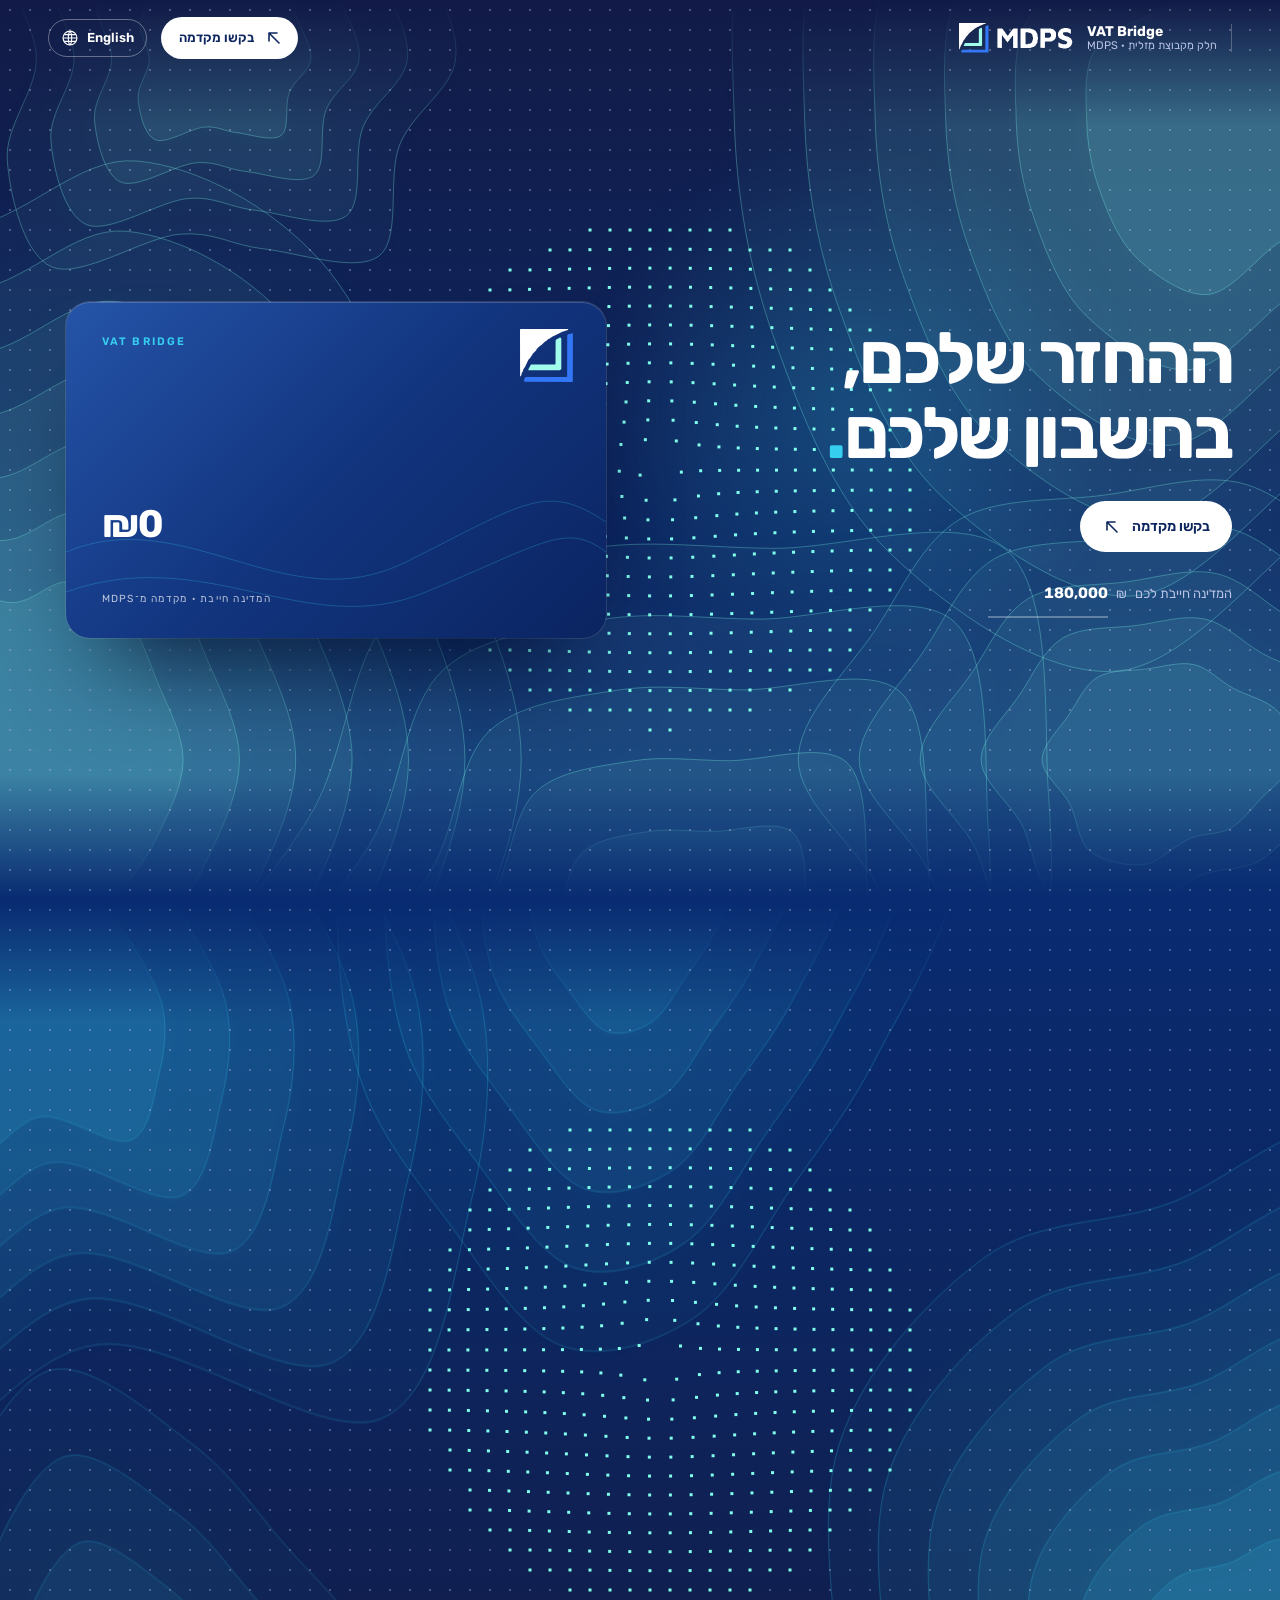
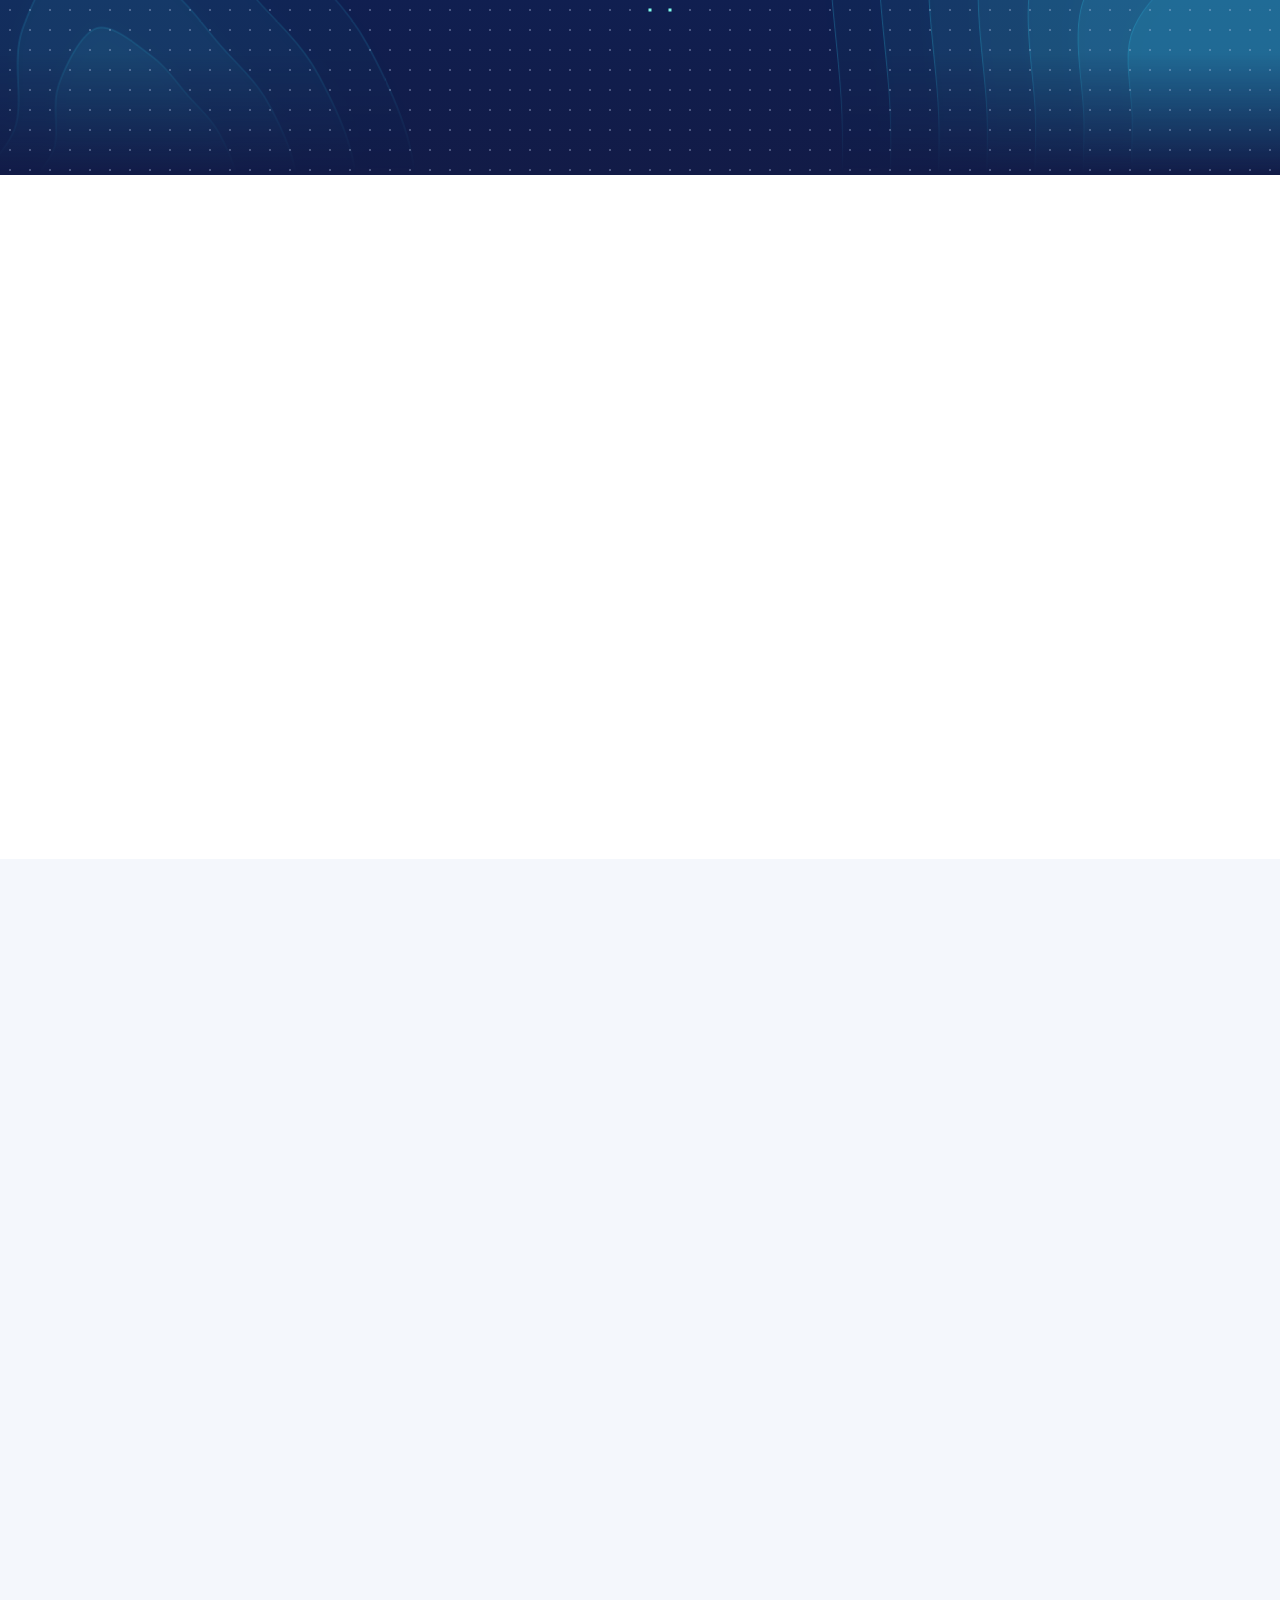
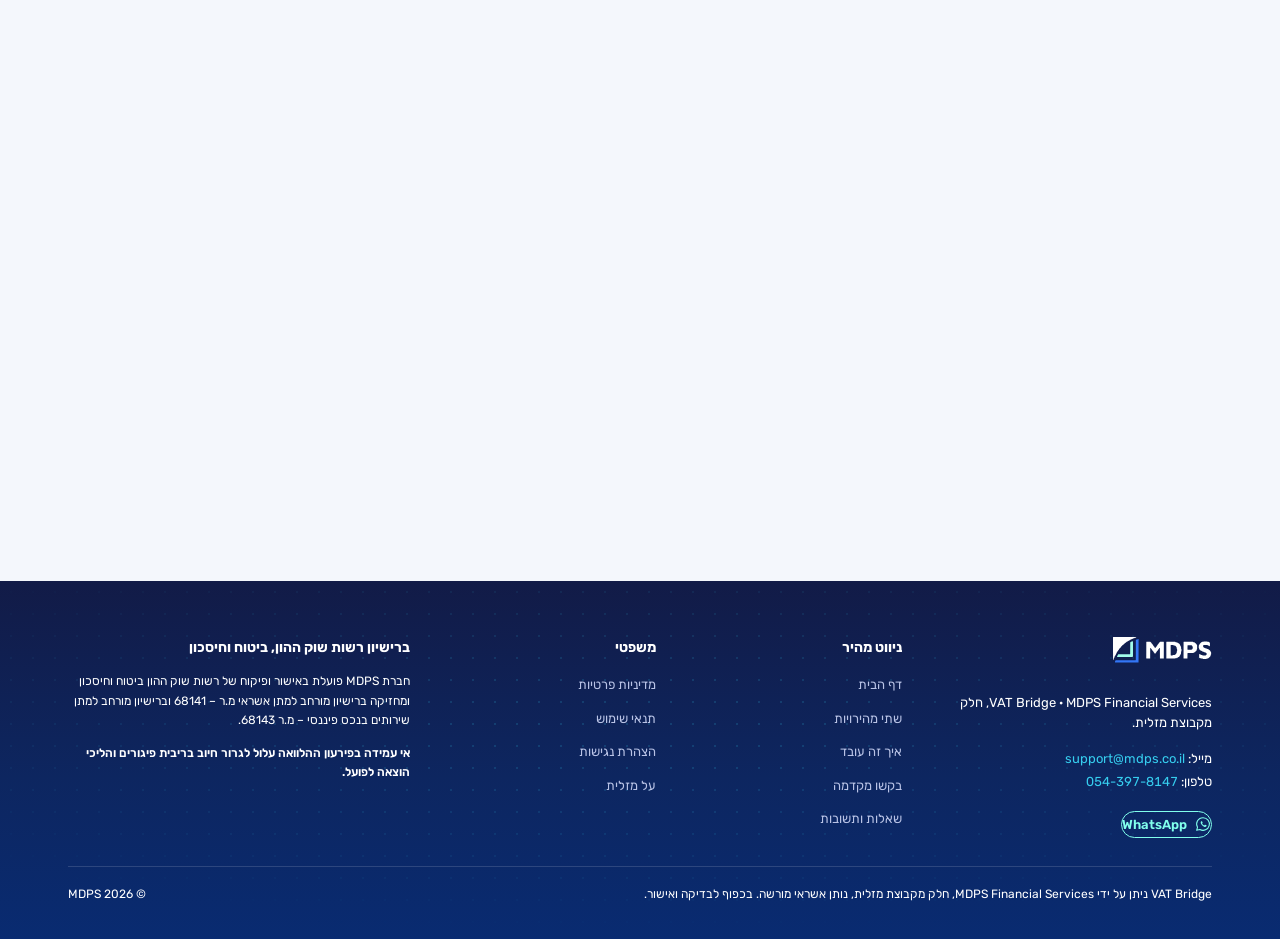
==== commit 6aa9268b: "Particle field on the hero as well, brighter dots, wider pointer zone Co-Authored-By: Claude Fable 5" ====
--- a/site/index.html
+++ b/site/index.html
@@ -1,4 +1,4 @@
-<!doctype html><html lang="he" dir="rtl"><head><meta charset="utf-8"><meta http-equiv="Content-Security-Policy" content="default-src 'none'; base-uri 'none'; form-action 'self' https://formsubmit.co; connect-src https://formsubmit.co; font-src 'self'; img-src 'self'; style-src 'self' 'sha256-uNfVnbiju9MqiWQ/HtKUHlLtzwCCwnbgeGl2sjUa4S4='; script-src 'sha256-x9RHSgNWD9IMST6W1TfG+3POoYzh14lish1tSOI9Q78='"><meta name="viewport" content="width=device-width, initial-scale=1"><title>VAT Bridge · MDPS</title>
+<!doctype html><html lang="he" dir="rtl"><head><meta charset="utf-8"><meta http-equiv="Content-Security-Policy" content="default-src 'none'; base-uri 'none'; form-action 'self' https://formsubmit.co; connect-src https://formsubmit.co; font-src 'self'; img-src 'self'; style-src 'self' 'sha256-vJE2sa42c1mdEDLKJh9RKs6iMmRZwolvq40cC5gwrZc='; script-src 'sha256-PwR4K+JyTrICa8uS35xKCZkg+MOy4yv1HbE/0kZk4Jo='"><meta name="viewport" content="width=device-width, initial-scale=1"><title>VAT Bridge · MDPS</title>
 <meta name="description" content="VAT Bridge של MDPS: מקדמה על החזר המע״מ שהמדינה חייבת לעסק שלכם.">
 <link rel="stylesheet" href="assets/rubik.css">
 <link rel="icon" href="favicon.svg" type="image/svg+xml">
@@ -77,10 +77,10 @@
 /* compare: drag the handle, same card, two speeds */
 .compare{padding:clamp(80px,10vw,140px) 0}
 /* particle field: interactive dot grid behind the compare block */
-.ymd-pf{position:relative;height:clamp(320px,60vh,640px);background:var(--ymd-bg);overflow:hidden;touch-action:pan-y;--ymd-bg:transparent;--ymd-ink:#8AA3E0;--ymd-accent:#81FFEC}
+.ymd-pf{position:relative;height:clamp(320px,60vh,640px);background:var(--ymd-bg);overflow:hidden;touch-action:pan-y;--ymd-bg:transparent;--ymd-ink:#B9C3E6;--ymd-accent:#81FFEC}
 .ymd-pf canvas{position:absolute;inset:0;width:100%;height:100%;display:block}
-.compare .ymd-pf{position:absolute;inset:0;height:auto;z-index:0;pointer-events:none}
-.compare.dark::before{display:none}.compare.dark{background:linear-gradient(180deg,var(--navy-3) 0%,var(--navy) 45%,var(--navy-2) 100%)}
+.dark .ymd-pf{position:absolute;inset:0;height:auto;z-index:0;pointer-events:none}
+.hero.dark::before,.compare.dark::before{display:none}.compare.dark{background:linear-gradient(180deg,var(--navy-3) 0%,var(--navy) 45%,var(--navy-2) 100%)}
 .compare h2{text-align:center}.compare .sub{text-align:center;color:var(--on-dark-muted);font-size:clamp(15px,1.4vw,18px);margin-top:10px}
 .cmp{position:relative;margin:48px auto 0;max-width:1100px;height:440px;border-radius:26px;overflow:hidden;border:1px solid rgba(255,255,255,.14);user-select:none;-webkit-user-select:none;touch-action:pan-y;cursor:ew-resize}
 .side{position:absolute;inset:0;padding:40px 44px}.side.l{background:rgba(7,20,60,.45)}
@@ -162,7 +162,7 @@
 <header class="nav" id="nav"><button class="lang" id="langBtn" type="button" aria-label="Switch language"><svg viewBox="0 0 24 24" aria-hidden="true"><circle cx="12" cy="12" r="9.2" fill="none" stroke="currentColor" stroke-width="1.6"/><path d="M2.8 12h18.4M12 2.8c3 3 3 15.4 0 18.4M12 2.8c-3 3-3 15.4 0 18.4M4.5 7.5h15M4.5 16.5h15" fill="none" stroke="currentColor" stroke-width="1.4"/></svg><span id="langLbl">עברית</span></button><a class="logo" href="#top"><span class="mdps"><svg class="lk" viewBox="24.00 45.00 245.88 64.88" role="img" aria-label="MDPS"><path class="c-white" fill="#FFFFFF" fill-rule="evenodd" d="M226.38 58.12 224.88 58.00 223.00 57.00 200.88 57.00 200.12 57.50 200.00 98.00 200.50 98.75 209.00 98.88 209.75 98.38 209.88 85.88 210.50 85.00 224.00 84.88 227.75 82.88 228.62 82.62 232.62 78.62 233.00 76.50 233.88 75.00 233.88 65.88 232.88 64.12 232.62 63.25 228.62 59.25 227.75 59.00ZM210.00 66.50 210.88 65.88 220.00 65.88 220.62 66.12 221.75 67.25 222.00 68.12 223.00 69.88 223.00 73.00 222.00 74.75 221.88 75.38 221.38 75.88 220.75 76.00 219.00 77.00 210.50 76.88 209.88 76.00ZM157.50 57.12 157.00 57.88 157.12 98.38 157.88 98.88 178.00 98.88 179.88 97.88 182.00 97.88 183.50 97.00 185.38 96.75 187.25 95.12 188.62 94.62 189.62 93.62 190.12 92.25 191.62 90.62 191.88 89.75 193.75 86.38 193.88 81.88 194.88 80.00 194.88 75.88 193.88 74.00 193.88 69.88 190.88 64.12 190.62 63.25 188.62 61.25 187.25 60.75 185.62 59.25 183.50 58.88 182.00 58.00 180.50 57.88 179.00 57.00ZM168.50 65.00 173.00 64.88 174.88 65.88 177.38 66.00 178.25 66.62 179.62 67.12 181.75 69.25 182.00 70.12 182.88 71.50 183.00 74.00 184.00 75.88 184.00 80.00 183.00 81.88 183.00 84.00 182.00 85.75 181.75 86.62 179.62 88.75 178.75 89.00 177.38 89.88 173.88 90.00 172.00 91.00 168.88 91.00 168.00 90.38 167.88 65.88ZM107.12 57.50 107.00 98.00 107.50 98.75 116.00 98.88 116.75 98.38 116.88 72.88 117.50 72.25 118.75 73.25 119.25 74.62 121.75 77.25 122.25 78.62 124.75 81.25 125.25 82.62 127.75 85.25 128.12 86.38 128.50 86.75 129.38 86.75 129.75 86.38 130.12 85.25 132.62 82.62 133.12 81.25 135.62 78.62 136.12 77.25 138.62 74.62 139.12 73.25 140.00 72.38 140.62 72.38 141.00 72.88 141.12 98.38 141.88 98.88 150.00 98.88 150.75 98.38 150.88 57.88 150.38 57.12 141.88 57.00 141.25 57.25 138.25 60.25 137.75 61.62 135.25 64.25 134.75 65.62 133.25 67.25 132.75 68.62 130.25 71.25 129.88 72.25 129.38 72.62 128.12 71.62 127.62 70.25 125.12 67.62 124.62 66.25 123.12 64.62 122.62 63.25 120.12 60.62 119.62 59.25 117.62 57.25 117.00 57.00 107.88 57.00ZM250.88 56.00 249.38 56.88 246.88 57.00 245.12 58.00 244.25 58.25 240.25 62.25 240.00 63.12 238.00 66.88 238.00 72.00 238.88 73.50 239.25 75.62 242.25 78.62 243.12 78.88 248.50 81.75 250.00 81.88 251.50 82.75 253.00 82.88 254.75 83.88 255.62 84.12 257.75 86.25 258.00 86.75 258.00 88.12 256.50 90.00 255.00 91.00 247.88 91.00 246.38 90.12 244.50 89.88 243.62 89.25 239.50 87.38 239.00 87.88 239.00 96.00 239.25 96.62 240.25 97.62 242.38 98.00 243.88 98.88 247.00 98.88 248.88 99.88 256.00 99.88 257.50 99.00 260.00 98.88 261.75 97.88 262.62 97.62 266.62 93.62 266.88 92.75 267.75 91.38 268.00 89.50 268.88 88.00 268.88 83.88 266.88 80.12 266.62 79.25 264.62 77.25 263.25 76.75 261.38 75.12 259.88 75.00 258.38 74.12 256.88 74.00 255.38 73.12 253.88 73.00 252.12 72.00 251.25 71.75 249.88 70.50 248.88 69.00 249.00 66.50 250.25 65.12 250.88 64.88 259.00 64.88 262.75 66.88 263.62 67.12 265.00 68.38 265.62 68.38 265.88 68.00 265.88 59.88 265.62 59.25 264.62 58.25 263.75 58.00 262.38 57.12 259.88 57.00 258.00 56.00ZM24.12 102.12 24.50 102.38 25.50 100.88 25.88 100.00 26.00 98.50 27.75 95.38 28.00 93.50 29.62 91.62 29.88 90.75 30.62 89.62 34.12 82.25 36.62 79.62 37.12 78.25 38.62 76.62 39.12 75.25 43.62 70.62 44.12 69.25 48.25 65.12 49.62 64.62 54.25 60.12 55.62 59.62 58.25 57.12 59.62 56.62 61.25 55.12 62.12 54.88 63.25 54.12 64.12 53.88 65.25 53.12 66.12 52.88 67.25 52.12 74.62 48.62 75.50 48.00 77.00 47.88 78.50 47.00 80.38 46.75 82.00 45.88 82.38 45.38 81.88 45.00 24.50 45.12 24.00 45.88Z"/><path class="c-mint" fill="#A1FCEB" fill-rule="evenodd" d="M73.12 55.62 72.75 55.38 72.12 55.38 69.12 57.00 68.25 57.25 67.25 58.25 67.00 58.88 66.88 87.38 66.00 88.00 37.88 88.00 37.25 88.25 36.25 89.25 36.00 90.12 34.12 93.50 34.12 94.38 34.50 94.75 72.00 94.88 72.62 94.62 73.62 93.62 73.88 93.00 73.88 56.75Z"/><path class="c-blue" fill="#3376F6" fill-rule="evenodd" d="M87.38 50.12 86.50 50.12 85.00 51.00 82.50 51.12 81.25 52.25 81.00 52.88 80.88 102.38 80.00 103.00 30.88 103.00 30.12 103.50 30.00 104.12 29.00 105.88 29.00 108.00 29.50 108.75 87.00 108.88 87.75 108.38 87.88 50.88Z"/></svg></span><span class="by"><b>VAT Bridge</b><span data-i="by">MDPS · part of Mazalit</span></span></a><a class="btn white" href="#request"><span class="long" data-i="cta">Request an advance</span><span class="short" data-i="ctaShort">Request</span><span class="arr"><svg viewBox="0 0 16 16" aria-hidden="true" focusable="false"><path d="M3 13 13 3M5 3h8v8" fill="none" stroke="currentColor" stroke-width="1.6" stroke-linecap="round" stroke-linejoin="round"/></svg><svg viewBox="0 0 16 16" aria-hidden="true" focusable="false"><path d="M3 13 13 3M5 3h8v8" fill="none" stroke="currentColor" stroke-width="1.6" stroke-linecap="round" stroke-linejoin="round"/></svg></span></a></header>
 
 <main id="top" tabindex="-1">
-<section class="hero dark" id="hero"><div class="geo" aria-hidden="true"><svg viewBox="0 0 1440 900" preserveAspectRatio="xMidYMid slice" aria-hidden="true" focusable="false"><g class="isl" data-d="0.5"><path class="t k0" d="M601.2 760.0C600.8 848.9 547.8 949.2 510.9 1025.8C473.9 1102.3 426.7 1152.1 379.6 1219.5C332.5 1287.0 290.3 1391.8 228.4 1430.5C166.5 1469.1 70.5 1484.9 8.2 1451.3C-54.0 1417.7 -94.9 1297.5 -144.9 1229.0C-194.9 1160.5 -259.4 1118.2 -291.8 1040.0C-324.2 961.8 -331.0 859.0 -339.4 760.0C-347.8 661.0 -365.6 539.7 -342.1 445.9C-318.5 352.0 -260.7 233.0 -198.0 197.1C-135.3 161.1 -34.8 236.0 34.3 230.0C103.4 224.0 155.7 155.7 216.8 161.0C278.0 166.3 352.0 206.6 401.4 261.9C450.8 317.1 480.0 409.6 513.3 492.6C546.6 575.6 601.6 671.1 601.2 760.0Z"/><path class="t k1" d="M544.9 760.0C544.5 838.4 497.7 927.0 465.1 994.6C432.5 1062.2 390.7 1106.1 349.2 1165.7C307.6 1225.2 270.3 1317.8 215.7 1351.9C161.1 1386.0 76.3 1399.9 21.3 1370.3C-33.6 1340.7 -69.7 1234.6 -113.9 1174.1C-158.0 1113.5 -215.0 1076.2 -243.6 1007.2C-272.2 938.2 -278.2 847.4 -285.6 760.0C-293.0 672.6 -308.7 565.5 -287.9 482.7C-267.1 399.8 -216.1 294.8 -160.7 263.0C-105.4 231.2 -16.7 297.4 44.3 292.1C105.4 286.8 151.5 226.5 205.5 231.2C259.5 235.9 324.8 271.4 368.4 320.2C412.0 369.0 437.8 450.6 467.2 523.9C496.6 597.2 545.2 681.6 544.9 760.0Z"/><path class="t k2" d="M488.5 760.0C488.2 828.0 447.6 904.8 419.3 963.5C391.0 1022.1 354.8 1060.2 318.8 1111.9C282.7 1163.5 250.4 1243.8 203.0 1273.4C155.6 1303.0 82.1 1315.0 34.4 1289.3C-13.2 1263.6 -44.6 1171.6 -82.9 1119.1C-121.2 1066.6 -170.5 1034.2 -195.3 974.4C-220.2 914.5 -225.4 835.8 -231.8 760.0C-238.2 684.2 -251.8 591.3 -233.8 519.5C-215.8 447.6 -171.5 356.5 -123.5 329.0C-75.5 301.4 1.4 358.8 54.4 354.2C107.3 349.6 147.3 297.3 194.1 301.4C241.0 305.4 297.6 336.3 335.5 378.6C373.3 420.9 395.6 491.7 421.2 555.3C446.7 618.8 488.8 692.0 488.5 760.0Z"/><path class="t k3" d="M432.1 760.0C431.9 817.6 397.5 882.7 373.5 932.4C349.6 982.0 318.9 1014.3 288.3 1058.0C257.8 1101.8 230.4 1169.8 190.3 1194.8C150.2 1219.9 87.9 1230.1 47.5 1208.3C7.2 1186.6 -19.4 1108.6 -51.8 1064.2C-84.3 1019.7 -126.1 992.3 -147.1 941.6C-168.1 890.9 -172.5 824.2 -178.0 760.0C-183.4 695.8 -195.0 617.1 -179.7 556.3C-164.4 495.4 -126.9 418.2 -86.2 394.9C-45.6 371.6 19.6 420.1 64.4 416.2C109.3 412.3 143.1 368.1 182.8 371.5C222.5 375.0 270.4 401.1 302.5 436.9C334.5 472.8 353.5 532.7 375.1 586.6C396.7 640.4 432.4 702.4 432.1 760.0Z"/><path class="t k4" d="M375.7 760.0C375.5 807.2 347.4 860.5 327.7 901.2C308.1 941.9 283.0 968.4 257.9 1004.2C232.9 1040.0 210.5 1095.8 177.6 1116.3C144.7 1136.8 93.7 1145.2 60.6 1127.4C27.5 1109.5 5.8 1045.7 -20.8 1009.2C-47.4 972.8 -81.6 950.3 -98.9 908.8C-116.1 867.3 -119.7 812.6 -124.1 760.0C-128.6 707.4 -138.1 642.9 -125.5 593.1C-113.0 543.2 -82.3 480.0 -49.0 460.8C-15.7 441.7 37.7 481.5 74.5 478.3C111.2 475.1 139.0 438.9 171.5 441.7C204.0 444.5 243.3 465.9 269.5 495.3C295.8 524.7 311.3 573.8 329.0 617.9C346.7 662.0 376.0 712.8 375.7 760.0Z"/><path class="t k5" d="M319.4 760.0C319.2 796.8 297.2 838.4 281.9 870.1C266.6 901.8 247.0 922.4 227.5 950.4C208.0 978.3 190.5 1021.8 164.9 1037.8C139.3 1053.8 99.5 1060.3 73.7 1046.4C47.9 1032.5 31.0 982.7 10.2 954.3C-10.5 925.9 -37.2 908.4 -50.6 876.0C-64.0 843.6 -66.9 801.0 -70.3 760.0C-73.8 719.0 -81.2 668.7 -71.4 629.9C-61.7 591.0 -37.7 541.7 -11.7 526.8C14.3 511.9 55.9 542.9 84.5 540.4C113.1 537.9 134.8 509.6 160.1 511.9C185.5 514.1 216.1 530.7 236.6 553.6C257.0 576.5 269.1 614.8 282.9 649.2C296.7 683.6 319.5 723.2 319.4 760.0Z"/><path class="t k6" d="M263.0 760.0C262.9 786.4 247.1 816.2 236.1 839.0C225.2 861.7 211.1 876.5 197.1 896.5C183.1 916.6 170.6 947.7 152.2 959.2C133.8 970.7 105.3 975.4 86.8 965.4C68.3 955.4 56.1 919.7 41.3 899.4C26.4 879.0 7.3 866.4 -2.4 843.2C-12.0 820.0 -14.0 789.4 -16.5 760.0C-19.0 730.6 -24.3 694.5 -17.3 666.7C-10.3 638.8 6.9 603.4 25.5 592.7C44.2 582.0 74.0 604.3 94.5 602.5C115.1 600.7 130.6 580.4 148.8 582.0C167.0 583.6 188.9 595.6 203.6 612.0C218.3 628.4 227.0 655.9 236.9 680.5C246.8 705.2 263.1 733.6 263.0 760.0Z"/></g><g class="isl" data-d="0.8"><path class="t k0" d="M1741.8 120.0C1736.8 174.0 1690.6 222.8 1665.3 275.0C1640.1 327.3 1631.0 394.9 1590.4 433.5C1549.9 472.1 1487.2 467.2 1421.9 506.7C1356.7 546.3 1274.3 663.1 1199.0 670.9C1123.7 678.6 1027.5 608.4 970.1 553.2C912.7 498.1 880.5 412.0 854.6 339.8C828.6 267.6 816.3 194.2 814.3 120.0C812.2 45.8 804.2 -47.9 842.3 -105.5C880.4 -163.0 978.3 -193.7 1043.1 -225.4C1107.9 -257.0 1162.8 -266.2 1231.3 -295.3C1299.7 -324.4 1383.7 -404.9 1453.6 -400.0C1523.5 -395.1 1610.4 -324.6 1650.7 -266.0C1691.0 -207.5 1680.2 -113.3 1695.4 -48.9C1710.6 15.4 1746.8 66.0 1741.8 120.0Z"/><path class="t k1" d="M1685.6 120.0C1681.2 166.6 1641.3 208.7 1619.5 253.9C1597.7 299.0 1589.9 357.3 1554.8 390.7C1519.8 424.0 1465.7 419.7 1409.4 453.9C1353.1 488.0 1281.9 588.9 1216.9 595.6C1151.9 602.3 1068.9 541.7 1019.3 494.0C969.7 446.4 942.0 372.1 919.5 309.8C897.1 247.4 886.5 184.1 884.7 120.0C883.0 55.9 876.0 -25.0 909.0 -74.7C941.9 -124.4 1026.3 -150.9 1082.3 -178.2C1138.3 -205.5 1185.7 -213.4 1244.8 -238.5C1303.8 -263.6 1376.4 -333.1 1436.7 -328.9C1497.1 -324.7 1572.1 -263.8 1606.9 -213.3C1641.6 -162.8 1632.3 -81.4 1645.5 -25.8C1658.6 29.7 1689.9 73.4 1685.6 120.0Z"/><path class="t k2" d="M1629.3 120.0C1625.6 159.2 1592.0 194.7 1573.7 232.7C1555.3 270.6 1548.7 319.8 1519.3 347.8C1489.8 375.9 1444.2 372.3 1396.8 401.0C1349.4 429.8 1289.6 514.7 1234.8 520.3C1180.1 525.9 1110.2 474.9 1068.5 434.8C1026.8 394.7 1003.4 332.2 984.5 279.7C965.6 227.3 956.7 173.9 955.2 120.0C953.7 66.1 947.9 -2.0 975.6 -43.8C1003.3 -85.7 1074.4 -108.0 1121.5 -131.0C1168.6 -154.0 1208.5 -160.6 1258.3 -181.8C1308.0 -202.9 1369.0 -261.4 1419.8 -257.9C1470.6 -254.3 1533.7 -203.0 1563.0 -160.5C1592.3 -118.0 1584.5 -49.5 1595.5 -2.8C1606.6 44.0 1632.9 80.8 1629.3 120.0Z"/><path class="t k3" d="M1573.0 120.0C1570.0 151.9 1542.7 180.6 1527.9 211.5C1513.0 242.3 1507.6 282.2 1483.7 305.0C1459.7 327.8 1422.7 324.8 1384.2 348.2C1345.8 371.5 1297.2 440.4 1252.7 445.0C1208.3 449.6 1151.5 408.2 1117.7 375.6C1083.8 343.1 1064.8 292.3 1049.5 249.7C1034.2 207.1 1026.9 163.8 1025.7 120.0C1024.5 76.2 1019.8 20.9 1042.3 -13.0C1064.8 -47.0 1122.5 -65.1 1160.7 -83.8C1199.0 -102.4 1231.4 -107.8 1271.7 -125.0C1312.1 -142.2 1361.7 -189.7 1402.9 -186.8C1444.2 -183.9 1495.4 -142.3 1519.2 -107.8C1543.0 -73.2 1536.6 -17.6 1545.6 20.3C1554.5 58.3 1575.9 88.1 1573.0 120.0Z"/><path class="t k4" d="M1516.7 120.0C1514.4 144.5 1493.5 166.6 1482.0 190.3C1470.6 214.0 1466.5 244.6 1448.1 262.1C1429.7 279.6 1401.3 277.4 1371.7 295.3C1342.1 313.3 1304.8 366.2 1270.6 369.7C1236.5 373.2 1192.9 341.4 1166.9 316.4C1140.8 291.4 1126.2 252.4 1114.5 219.6C1102.7 186.9 1097.1 153.6 1096.2 120.0C1095.3 86.4 1091.6 43.9 1108.9 17.8C1126.2 -8.3 1170.6 -22.2 1199.9 -36.6C1229.3 -50.9 1254.2 -55.1 1285.2 -68.3C1316.3 -81.5 1354.4 -117.9 1386.0 -115.7C1417.7 -113.5 1457.1 -81.5 1475.4 -55.0C1493.6 -28.5 1488.8 14.3 1495.6 43.4C1502.5 72.6 1519.0 95.5 1516.7 120.0Z"/><path class="t k5" d="M1460.4 120.0C1458.8 137.1 1444.2 152.5 1436.2 169.1C1428.2 185.6 1425.3 207.1 1412.5 219.3C1399.6 231.5 1379.8 229.9 1359.1 242.5C1338.5 255.0 1312.4 292.0 1288.5 294.4C1264.7 296.9 1234.2 274.7 1216.0 257.2C1197.9 239.7 1187.7 212.5 1179.4 189.6C1171.2 166.7 1167.3 143.5 1166.7 120.0C1166.0 96.5 1163.5 66.8 1175.6 48.6C1187.6 30.4 1218.6 20.6 1239.1 10.6C1259.7 0.6 1277.1 -2.3 1298.7 -11.5C1320.4 -20.7 1347.0 -46.2 1369.1 -44.7C1391.3 -43.1 1418.8 -20.8 1431.5 -2.2C1444.3 16.3 1440.9 46.1 1445.7 66.5C1450.5 86.9 1462.0 102.9 1460.4 120.0Z"/></g><g class="isl" data-d="0.35"><path class="t k0" d="M1117.7 980.0C1101.4 1033.5 1043.8 1055.2 1030.7 1116.1C1017.6 1176.9 1069.9 1303.1 1038.9 1345.0C1007.9 1386.9 909.0 1346.6 844.7 1367.2C780.4 1387.8 713.2 1472.8 653.2 1468.4C593.2 1463.9 528.3 1391.0 484.5 1340.5C440.7 1290.1 421.2 1225.8 390.5 1165.7C359.7 1105.6 298.4 1041.2 299.9 980.0C301.3 918.8 369.7 860.4 399.1 798.6C428.6 736.8 432.2 650.8 476.7 609.2C521.1 567.6 602.8 559.0 665.7 548.9C728.7 538.7 784.1 547.9 854.4 548.3C924.7 548.6 1042.0 510.1 1087.7 551.2C1133.3 592.3 1123.5 723.3 1128.5 794.8C1133.5 866.3 1134.0 926.5 1117.7 980.0Z"/><path class="t k1" d="M1059.0 980.0C1045.4 1024.8 997.3 1042.9 986.3 1093.7C975.3 1144.6 1019.1 1250.1 993.2 1285.1C967.2 1320.1 884.5 1286.5 830.8 1303.7C777.0 1320.9 720.9 1392.0 670.7 1388.3C620.5 1384.6 566.3 1323.6 529.7 1281.4C493.1 1239.2 476.8 1185.5 451.1 1135.3C425.3 1085.0 374.1 1031.1 375.3 980.0C376.6 928.9 433.7 880.0 458.3 828.4C482.9 776.7 486.0 704.8 523.1 670.0C560.3 635.2 628.5 628.1 681.2 619.6C733.8 611.1 780.1 618.7 838.9 619.1C897.7 619.4 995.7 587.2 1033.9 621.5C1072.1 655.9 1063.9 765.4 1068.1 825.2C1072.2 884.9 1072.7 935.2 1059.0 980.0Z"/><path class="t k2" d="M1000.4 980.0C989.4 1016.0 950.7 1030.6 941.9 1071.4C933.1 1112.3 968.3 1197.2 947.4 1225.3C926.6 1253.4 860.1 1226.4 816.9 1240.2C773.7 1254.0 728.6 1311.2 688.2 1308.2C647.9 1305.2 604.3 1256.2 574.9 1222.3C545.5 1188.4 532.4 1145.2 511.7 1104.8C491.0 1064.4 449.8 1021.1 450.8 980.0C451.8 938.9 497.7 899.6 517.5 858.1C537.3 816.6 539.7 758.8 569.6 730.8C599.5 702.8 654.3 697.1 696.6 690.3C739.0 683.5 776.2 689.6 823.4 689.9C870.7 690.1 949.5 664.2 980.2 691.8C1010.9 719.4 1004.3 807.5 1007.6 855.5C1011.0 903.6 1011.3 944.0 1000.4 980.0Z"/><path class="t k3" d="M941.7 980.0C933.4 1007.2 904.2 1018.2 897.5 1049.1C890.9 1080.0 917.4 1144.2 901.7 1165.4C885.9 1186.7 835.7 1166.3 803.0 1176.7C770.4 1187.1 736.2 1230.4 705.7 1228.1C675.2 1225.8 642.3 1188.8 620.1 1163.1C597.8 1137.5 587.9 1104.9 572.3 1074.4C556.6 1043.8 525.5 1011.1 526.3 980.0C527.0 948.9 561.7 919.3 576.7 887.9C591.6 856.5 593.5 812.8 616.1 791.6C638.6 770.5 680.1 766.2 712.1 761.0C744.1 755.8 772.2 760.5 808.0 760.7C843.7 760.9 903.2 741.3 926.5 762.2C949.7 783.0 944.7 849.6 947.2 885.9C949.7 922.2 950.0 952.8 941.7 980.0Z"/><path class="t k4" d="M883.1 980.0C877.4 998.4 857.6 1005.9 853.1 1026.8C848.6 1047.7 866.6 1091.2 855.9 1105.6C845.3 1120.0 811.2 1106.1 789.1 1113.2C767.0 1120.3 743.9 1149.5 723.3 1148.0C702.6 1146.5 680.3 1121.4 665.2 1104.0C650.2 1086.7 643.5 1064.6 632.9 1043.9C622.3 1023.2 601.2 1001.0 601.7 980.0C602.2 959.0 625.7 938.9 635.9 917.6C646.0 896.3 647.2 866.8 662.5 852.4C677.8 838.1 705.9 835.2 727.6 831.7C749.2 828.2 768.3 831.4 792.5 831.5C816.7 831.6 857.0 818.4 872.7 832.5C888.4 846.6 885.0 891.7 886.8 916.3C888.5 940.9 888.7 961.6 883.1 980.0Z"/></g><g class="isl" data-d="1.0"><path class="t k0" d="M1608.7 760.0C1599.6 802.3 1542.5 841.8 1511.7 875.0C1481.0 908.2 1458.3 940.4 1424.2 959.3C1390.1 978.2 1348.9 971.1 1307.2 988.5C1265.5 1005.9 1222.2 1057.6 1174.0 1063.7C1125.8 1069.9 1053.8 1054.8 1017.9 1025.5C982.0 996.2 981.9 932.3 958.6 888.0C935.3 843.8 878.9 802.9 878.3 760.0C877.7 717.1 928.1 670.5 955.0 630.4C981.9 590.3 1001.6 541.9 1039.7 519.4C1077.8 496.9 1137.1 501.3 1183.7 495.2C1230.4 489.1 1277.9 473.4 1319.4 482.7C1360.9 492.0 1391.6 527.9 1432.7 551.0C1473.8 574.1 1536.6 586.4 1565.9 621.2C1595.2 656.1 1617.7 717.7 1608.7 760.0Z"/><path class="t k1" d="M1549.8 760.0C1542.3 795.4 1494.5 828.4 1468.8 856.1C1443.1 883.9 1424.1 910.8 1395.6 926.6C1367.1 942.4 1332.7 936.5 1297.8 951.1C1262.9 965.6 1226.8 1008.8 1186.5 1013.9C1146.2 1019.1 1086.0 1006.4 1056.0 982.0C1026.0 957.5 1025.9 904.0 1006.4 867.0C986.9 830.0 939.7 795.9 939.2 760.0C938.7 724.1 980.9 685.2 1003.4 651.6C1025.9 618.1 1042.3 577.7 1074.2 558.9C1106.1 540.0 1155.6 543.7 1194.6 538.6C1233.6 533.5 1273.3 520.4 1308.0 528.2C1342.7 536.0 1368.4 566.0 1402.7 585.3C1437.1 604.6 1489.6 614.9 1514.1 644.0C1538.6 673.1 1557.4 724.6 1549.8 760.0Z"/><path class="t k2" d="M1491.0 760.0C1485.0 788.4 1446.6 815.0 1425.9 837.3C1405.2 859.6 1390.0 881.2 1367.1 893.9C1344.2 906.6 1316.4 901.9 1288.4 913.6C1260.4 925.3 1231.3 960.0 1198.9 964.1C1166.5 968.2 1118.2 958.1 1094.0 938.4C1069.9 918.7 1069.8 875.8 1054.2 846.0C1038.5 816.3 1000.6 788.9 1000.2 760.0C999.8 731.1 1033.7 699.8 1051.8 672.9C1069.8 646.0 1083.1 613.5 1108.7 598.3C1134.3 583.2 1174.2 586.1 1205.5 582.0C1236.8 577.9 1268.7 567.4 1296.6 573.7C1324.5 579.9 1345.2 604.0 1372.8 619.5C1400.4 635.0 1442.6 643.3 1462.3 666.7C1482.0 690.1 1497.1 731.6 1491.0 760.0Z"/><path class="t k3" d="M1432.2 760.0C1427.6 781.5 1398.6 801.5 1383.0 818.4C1367.3 835.3 1355.8 851.6 1338.5 861.2C1321.2 870.9 1300.2 867.3 1279.0 876.1C1257.9 884.9 1235.9 911.2 1211.4 914.3C1186.9 917.4 1150.3 909.8 1132.1 894.9C1113.9 880.0 1113.8 847.5 1102.0 825.0C1090.2 802.6 1061.5 781.8 1061.2 760.0C1060.8 738.2 1086.5 714.5 1100.1 694.2C1113.8 673.8 1123.8 649.2 1143.2 637.8C1162.5 626.3 1192.7 628.6 1216.3 625.5C1240.0 622.4 1264.2 614.4 1285.2 619.2C1306.3 623.9 1321.9 642.1 1342.8 653.8C1363.7 665.5 1395.6 671.8 1410.5 689.5C1425.4 707.2 1436.8 738.5 1432.2 760.0Z"/><path class="t k4" d="M1373.4 760.0C1370.3 774.6 1350.6 788.1 1340.0 799.6C1329.5 811.0 1321.7 822.0 1309.9 828.6C1298.2 835.1 1284.0 832.6 1269.7 838.6C1255.3 844.6 1240.4 862.4 1223.9 864.5C1207.3 866.6 1182.5 861.4 1170.2 851.3C1157.8 841.3 1157.8 819.3 1149.8 804.0C1141.8 788.8 1122.3 774.8 1122.1 760.0C1121.9 745.2 1139.3 729.2 1148.5 715.4C1157.8 701.6 1164.5 685.0 1177.7 677.2C1190.8 669.5 1211.2 671.0 1227.2 668.9C1243.2 666.8 1259.6 661.4 1273.9 664.6C1288.1 667.8 1298.7 680.2 1312.9 688.1C1327.0 696.0 1348.6 700.3 1358.7 712.3C1368.8 724.2 1376.5 745.4 1373.4 760.0Z"/></g><g class="isl" data-d="0.65"><path class="t k0" d="M535.5 60.0C531.3 90.3 492.4 112.3 479.6 145.0C466.9 177.7 481.7 238.7 459.0 256.0C436.4 273.3 377.1 252.5 343.9 248.9C310.6 245.3 294.9 231.2 259.5 234.2C224.2 237.2 160.7 279.3 132.0 267.0C103.3 254.7 90.0 195.1 87.3 160.6C84.7 126.1 115.4 93.1 116.3 60.0C117.2 26.9 86.2 -8.3 92.7 -38.1C99.2 -67.8 129.8 -95.1 155.1 -118.5C180.5 -141.9 212.2 -173.0 244.6 -178.7C276.9 -184.5 315.6 -162.4 349.5 -152.9C383.3 -143.5 422.0 -141.5 447.8 -122.2C473.7 -102.8 489.9 -67.2 504.5 -36.8C519.1 -6.4 539.6 29.7 535.5 60.0Z"/><path class="t k1" d="M487.2 60.0C483.9 84.1 452.9 101.6 442.8 127.6C432.7 153.6 444.4 202.0 426.4 215.8C408.4 229.6 361.3 213.1 334.9 210.2C308.4 207.3 295.9 196.1 267.8 198.5C239.8 200.9 189.3 234.3 166.5 224.6C143.6 214.8 133.0 167.4 130.9 140.0C128.9 112.6 153.3 86.3 154.0 60.0C154.7 33.7 130.1 5.7 135.2 -18.0C140.4 -41.6 164.7 -63.3 184.8 -81.9C205.0 -100.5 230.2 -125.2 255.9 -129.8C281.7 -134.3 312.4 -116.8 339.3 -109.3C366.3 -101.8 397.0 -100.2 417.5 -84.8C438.1 -69.4 451.0 -41.1 462.6 -16.9C474.2 7.2 490.5 35.9 487.2 60.0Z"/><path class="t k2" d="M438.9 60.0C436.5 77.9 413.5 90.9 406.0 110.2C398.5 129.4 407.2 165.4 393.8 175.6C380.5 185.8 345.5 173.6 325.9 171.5C306.3 169.3 297.0 161.0 276.1 162.8C255.3 164.5 217.8 189.4 200.9 182.1C184.0 174.9 176.1 139.7 174.5 119.4C173.0 99.0 191.1 79.5 191.6 60.0C192.1 40.5 173.9 19.7 177.7 2.1C181.5 -15.4 199.6 -31.5 214.5 -45.3C229.5 -59.1 248.2 -77.5 267.3 -80.8C286.4 -84.2 309.2 -71.2 329.2 -65.6C349.2 -60.1 372.0 -58.9 387.2 -47.5C402.5 -36.1 412.1 -15.0 420.7 2.9C429.3 20.8 441.4 42.1 438.9 60.0Z"/><path class="t k3" d="M390.7 60.0C389.1 71.7 374.1 80.2 369.2 92.7C364.3 105.3 369.9 128.8 361.2 135.5C352.5 142.1 329.7 134.1 316.9 132.7C304.1 131.3 298.0 125.9 284.4 127.1C270.8 128.2 246.4 144.4 235.3 139.7C224.3 135.0 219.1 112.0 218.1 98.7C217.1 85.5 228.9 72.8 229.3 60.0C229.6 47.2 217.7 33.7 220.2 22.2C222.7 10.8 234.5 0.3 244.2 -8.7C254.0 -17.7 266.2 -29.7 278.7 -31.9C291.1 -34.1 306.0 -25.6 319.0 -22.0C332.1 -18.4 347.0 -17.6 356.9 -10.1C366.9 -2.7 373.1 11.0 378.7 22.7C384.4 34.4 392.3 48.3 390.7 60.0Z"/></g></svg></div><div class="orb orb-hero"></div>
+<section class="hero dark" id="hero"><div class="geo" aria-hidden="true"><svg viewBox="0 0 1440 900" preserveAspectRatio="xMidYMid slice" aria-hidden="true" focusable="false"><g class="isl" data-d="0.5"><path class="t k0" d="M601.2 760.0C600.8 848.9 547.8 949.2 510.9 1025.8C473.9 1102.3 426.7 1152.1 379.6 1219.5C332.5 1287.0 290.3 1391.8 228.4 1430.5C166.5 1469.1 70.5 1484.9 8.2 1451.3C-54.0 1417.7 -94.9 1297.5 -144.9 1229.0C-194.9 1160.5 -259.4 1118.2 -291.8 1040.0C-324.2 961.8 -331.0 859.0 -339.4 760.0C-347.8 661.0 -365.6 539.7 -342.1 445.9C-318.5 352.0 -260.7 233.0 -198.0 197.1C-135.3 161.1 -34.8 236.0 34.3 230.0C103.4 224.0 155.7 155.7 216.8 161.0C278.0 166.3 352.0 206.6 401.4 261.9C450.8 317.1 480.0 409.6 513.3 492.6C546.6 575.6 601.6 671.1 601.2 760.0Z"/><path class="t k1" d="M544.9 760.0C544.5 838.4 497.7 927.0 465.1 994.6C432.5 1062.2 390.7 1106.1 349.2 1165.7C307.6 1225.2 270.3 1317.8 215.7 1351.9C161.1 1386.0 76.3 1399.9 21.3 1370.3C-33.6 1340.7 -69.7 1234.6 -113.9 1174.1C-158.0 1113.5 -215.0 1076.2 -243.6 1007.2C-272.2 938.2 -278.2 847.4 -285.6 760.0C-293.0 672.6 -308.7 565.5 -287.9 482.7C-267.1 399.8 -216.1 294.8 -160.7 263.0C-105.4 231.2 -16.7 297.4 44.3 292.1C105.4 286.8 151.5 226.5 205.5 231.2C259.5 235.9 324.8 271.4 368.4 320.2C412.0 369.0 437.8 450.6 467.2 523.9C496.6 597.2 545.2 681.6 544.9 760.0Z"/><path class="t k2" d="M488.5 760.0C488.2 828.0 447.6 904.8 419.3 963.5C391.0 1022.1 354.8 1060.2 318.8 1111.9C282.7 1163.5 250.4 1243.8 203.0 1273.4C155.6 1303.0 82.1 1315.0 34.4 1289.3C-13.2 1263.6 -44.6 1171.6 -82.9 1119.1C-121.2 1066.6 -170.5 1034.2 -195.3 974.4C-220.2 914.5 -225.4 835.8 -231.8 760.0C-238.2 684.2 -251.8 591.3 -233.8 519.5C-215.8 447.6 -171.5 356.5 -123.5 329.0C-75.5 301.4 1.4 358.8 54.4 354.2C107.3 349.6 147.3 297.3 194.1 301.4C241.0 305.4 297.6 336.3 335.5 378.6C373.3 420.9 395.6 491.7 421.2 555.3C446.7 618.8 488.8 692.0 488.5 760.0Z"/><path class="t k3" d="M432.1 760.0C431.9 817.6 397.5 882.7 373.5 932.4C349.6 982.0 318.9 1014.3 288.3 1058.0C257.8 1101.8 230.4 1169.8 190.3 1194.8C150.2 1219.9 87.9 1230.1 47.5 1208.3C7.2 1186.6 -19.4 1108.6 -51.8 1064.2C-84.3 1019.7 -126.1 992.3 -147.1 941.6C-168.1 890.9 -172.5 824.2 -178.0 760.0C-183.4 695.8 -195.0 617.1 -179.7 556.3C-164.4 495.4 -126.9 418.2 -86.2 394.9C-45.6 371.6 19.6 420.1 64.4 416.2C109.3 412.3 143.1 368.1 182.8 371.5C222.5 375.0 270.4 401.1 302.5 436.9C334.5 472.8 353.5 532.7 375.1 586.6C396.7 640.4 432.4 702.4 432.1 760.0Z"/><path class="t k4" d="M375.7 760.0C375.5 807.2 347.4 860.5 327.7 901.2C308.1 941.9 283.0 968.4 257.9 1004.2C232.9 1040.0 210.5 1095.8 177.6 1116.3C144.7 1136.8 93.7 1145.2 60.6 1127.4C27.5 1109.5 5.8 1045.7 -20.8 1009.2C-47.4 972.8 -81.6 950.3 -98.9 908.8C-116.1 867.3 -119.7 812.6 -124.1 760.0C-128.6 707.4 -138.1 642.9 -125.5 593.1C-113.0 543.2 -82.3 480.0 -49.0 460.8C-15.7 441.7 37.7 481.5 74.5 478.3C111.2 475.1 139.0 438.9 171.5 441.7C204.0 444.5 243.3 465.9 269.5 495.3C295.8 524.7 311.3 573.8 329.0 617.9C346.7 662.0 376.0 712.8 375.7 760.0Z"/><path class="t k5" d="M319.4 760.0C319.2 796.8 297.2 838.4 281.9 870.1C266.6 901.8 247.0 922.4 227.5 950.4C208.0 978.3 190.5 1021.8 164.9 1037.8C139.3 1053.8 99.5 1060.3 73.7 1046.4C47.9 1032.5 31.0 982.7 10.2 954.3C-10.5 925.9 -37.2 908.4 -50.6 876.0C-64.0 843.6 -66.9 801.0 -70.3 760.0C-73.8 719.0 -81.2 668.7 -71.4 629.9C-61.7 591.0 -37.7 541.7 -11.7 526.8C14.3 511.9 55.9 542.9 84.5 540.4C113.1 537.9 134.8 509.6 160.1 511.9C185.5 514.1 216.1 530.7 236.6 553.6C257.0 576.5 269.1 614.8 282.9 649.2C296.7 683.6 319.5 723.2 319.4 760.0Z"/><path class="t k6" d="M263.0 760.0C262.9 786.4 247.1 816.2 236.1 839.0C225.2 861.7 211.1 876.5 197.1 896.5C183.1 916.6 170.6 947.7 152.2 959.2C133.8 970.7 105.3 975.4 86.8 965.4C68.3 955.4 56.1 919.7 41.3 899.4C26.4 879.0 7.3 866.4 -2.4 843.2C-12.0 820.0 -14.0 789.4 -16.5 760.0C-19.0 730.6 -24.3 694.5 -17.3 666.7C-10.3 638.8 6.9 603.4 25.5 592.7C44.2 582.0 74.0 604.3 94.5 602.5C115.1 600.7 130.6 580.4 148.8 582.0C167.0 583.6 188.9 595.6 203.6 612.0C218.3 628.4 227.0 655.9 236.9 680.5C246.8 705.2 263.1 733.6 263.0 760.0Z"/></g><g class="isl" data-d="0.8"><path class="t k0" d="M1741.8 120.0C1736.8 174.0 1690.6 222.8 1665.3 275.0C1640.1 327.3 1631.0 394.9 1590.4 433.5C1549.9 472.1 1487.2 467.2 1421.9 506.7C1356.7 546.3 1274.3 663.1 1199.0 670.9C1123.7 678.6 1027.5 608.4 970.1 553.2C912.7 498.1 880.5 412.0 854.6 339.8C828.6 267.6 816.3 194.2 814.3 120.0C812.2 45.8 804.2 -47.9 842.3 -105.5C880.4 -163.0 978.3 -193.7 1043.1 -225.4C1107.9 -257.0 1162.8 -266.2 1231.3 -295.3C1299.7 -324.4 1383.7 -404.9 1453.6 -400.0C1523.5 -395.1 1610.4 -324.6 1650.7 -266.0C1691.0 -207.5 1680.2 -113.3 1695.4 -48.9C1710.6 15.4 1746.8 66.0 1741.8 120.0Z"/><path class="t k1" d="M1685.6 120.0C1681.2 166.6 1641.3 208.7 1619.5 253.9C1597.7 299.0 1589.9 357.3 1554.8 390.7C1519.8 424.0 1465.7 419.7 1409.4 453.9C1353.1 488.0 1281.9 588.9 1216.9 595.6C1151.9 602.3 1068.9 541.7 1019.3 494.0C969.7 446.4 942.0 372.1 919.5 309.8C897.1 247.4 886.5 184.1 884.7 120.0C883.0 55.9 876.0 -25.0 909.0 -74.7C941.9 -124.4 1026.3 -150.9 1082.3 -178.2C1138.3 -205.5 1185.7 -213.4 1244.8 -238.5C1303.8 -263.6 1376.4 -333.1 1436.7 -328.9C1497.1 -324.7 1572.1 -263.8 1606.9 -213.3C1641.6 -162.8 1632.3 -81.4 1645.5 -25.8C1658.6 29.7 1689.9 73.4 1685.6 120.0Z"/><path class="t k2" d="M1629.3 120.0C1625.6 159.2 1592.0 194.7 1573.7 232.7C1555.3 270.6 1548.7 319.8 1519.3 347.8C1489.8 375.9 1444.2 372.3 1396.8 401.0C1349.4 429.8 1289.6 514.7 1234.8 520.3C1180.1 525.9 1110.2 474.9 1068.5 434.8C1026.8 394.7 1003.4 332.2 984.5 279.7C965.6 227.3 956.7 173.9 955.2 120.0C953.7 66.1 947.9 -2.0 975.6 -43.8C1003.3 -85.7 1074.4 -108.0 1121.5 -131.0C1168.6 -154.0 1208.5 -160.6 1258.3 -181.8C1308.0 -202.9 1369.0 -261.4 1419.8 -257.9C1470.6 -254.3 1533.7 -203.0 1563.0 -160.5C1592.3 -118.0 1584.5 -49.5 1595.5 -2.8C1606.6 44.0 1632.9 80.8 1629.3 120.0Z"/><path class="t k3" d="M1573.0 120.0C1570.0 151.9 1542.7 180.6 1527.9 211.5C1513.0 242.3 1507.6 282.2 1483.7 305.0C1459.7 327.8 1422.7 324.8 1384.2 348.2C1345.8 371.5 1297.2 440.4 1252.7 445.0C1208.3 449.6 1151.5 408.2 1117.7 375.6C1083.8 343.1 1064.8 292.3 1049.5 249.7C1034.2 207.1 1026.9 163.8 1025.7 120.0C1024.5 76.2 1019.8 20.9 1042.3 -13.0C1064.8 -47.0 1122.5 -65.1 1160.7 -83.8C1199.0 -102.4 1231.4 -107.8 1271.7 -125.0C1312.1 -142.2 1361.7 -189.7 1402.9 -186.8C1444.2 -183.9 1495.4 -142.3 1519.2 -107.8C1543.0 -73.2 1536.6 -17.6 1545.6 20.3C1554.5 58.3 1575.9 88.1 1573.0 120.0Z"/><path class="t k4" d="M1516.7 120.0C1514.4 144.5 1493.5 166.6 1482.0 190.3C1470.6 214.0 1466.5 244.6 1448.1 262.1C1429.7 279.6 1401.3 277.4 1371.7 295.3C1342.1 313.3 1304.8 366.2 1270.6 369.7C1236.5 373.2 1192.9 341.4 1166.9 316.4C1140.8 291.4 1126.2 252.4 1114.5 219.6C1102.7 186.9 1097.1 153.6 1096.2 120.0C1095.3 86.4 1091.6 43.9 1108.9 17.8C1126.2 -8.3 1170.6 -22.2 1199.9 -36.6C1229.3 -50.9 1254.2 -55.1 1285.2 -68.3C1316.3 -81.5 1354.4 -117.9 1386.0 -115.7C1417.7 -113.5 1457.1 -81.5 1475.4 -55.0C1493.6 -28.5 1488.8 14.3 1495.6 43.4C1502.5 72.6 1519.0 95.5 1516.7 120.0Z"/><path class="t k5" d="M1460.4 120.0C1458.8 137.1 1444.2 152.5 1436.2 169.1C1428.2 185.6 1425.3 207.1 1412.5 219.3C1399.6 231.5 1379.8 229.9 1359.1 242.5C1338.5 255.0 1312.4 292.0 1288.5 294.4C1264.7 296.9 1234.2 274.7 1216.0 257.2C1197.9 239.7 1187.7 212.5 1179.4 189.6C1171.2 166.7 1167.3 143.5 1166.7 120.0C1166.0 96.5 1163.5 66.8 1175.6 48.6C1187.6 30.4 1218.6 20.6 1239.1 10.6C1259.7 0.6 1277.1 -2.3 1298.7 -11.5C1320.4 -20.7 1347.0 -46.2 1369.1 -44.7C1391.3 -43.1 1418.8 -20.8 1431.5 -2.2C1444.3 16.3 1440.9 46.1 1445.7 66.5C1450.5 86.9 1462.0 102.9 1460.4 120.0Z"/></g><g class="isl" data-d="0.35"><path class="t k0" d="M1117.7 980.0C1101.4 1033.5 1043.8 1055.2 1030.7 1116.1C1017.6 1176.9 1069.9 1303.1 1038.9 1345.0C1007.9 1386.9 909.0 1346.6 844.7 1367.2C780.4 1387.8 713.2 1472.8 653.2 1468.4C593.2 1463.9 528.3 1391.0 484.5 1340.5C440.7 1290.1 421.2 1225.8 390.5 1165.7C359.7 1105.6 298.4 1041.2 299.9 980.0C301.3 918.8 369.7 860.4 399.1 798.6C428.6 736.8 432.2 650.8 476.7 609.2C521.1 567.6 602.8 559.0 665.7 548.9C728.7 538.7 784.1 547.9 854.4 548.3C924.7 548.6 1042.0 510.1 1087.7 551.2C1133.3 592.3 1123.5 723.3 1128.5 794.8C1133.5 866.3 1134.0 926.5 1117.7 980.0Z"/><path class="t k1" d="M1059.0 980.0C1045.4 1024.8 997.3 1042.9 986.3 1093.7C975.3 1144.6 1019.1 1250.1 993.2 1285.1C967.2 1320.1 884.5 1286.5 830.8 1303.7C777.0 1320.9 720.9 1392.0 670.7 1388.3C620.5 1384.6 566.3 1323.6 529.7 1281.4C493.1 1239.2 476.8 1185.5 451.1 1135.3C425.3 1085.0 374.1 1031.1 375.3 980.0C376.6 928.9 433.7 880.0 458.3 828.4C482.9 776.7 486.0 704.8 523.1 670.0C560.3 635.2 628.5 628.1 681.2 619.6C733.8 611.1 780.1 618.7 838.9 619.1C897.7 619.4 995.7 587.2 1033.9 621.5C1072.1 655.9 1063.9 765.4 1068.1 825.2C1072.2 884.9 1072.7 935.2 1059.0 980.0Z"/><path class="t k2" d="M1000.4 980.0C989.4 1016.0 950.7 1030.6 941.9 1071.4C933.1 1112.3 968.3 1197.2 947.4 1225.3C926.6 1253.4 860.1 1226.4 816.9 1240.2C773.7 1254.0 728.6 1311.2 688.2 1308.2C647.9 1305.2 604.3 1256.2 574.9 1222.3C545.5 1188.4 532.4 1145.2 511.7 1104.8C491.0 1064.4 449.8 1021.1 450.8 980.0C451.8 938.9 497.7 899.6 517.5 858.1C537.3 816.6 539.7 758.8 569.6 730.8C599.5 702.8 654.3 697.1 696.6 690.3C739.0 683.5 776.2 689.6 823.4 689.9C870.7 690.1 949.5 664.2 980.2 691.8C1010.9 719.4 1004.3 807.5 1007.6 855.5C1011.0 903.6 1011.3 944.0 1000.4 980.0Z"/><path class="t k3" d="M941.7 980.0C933.4 1007.2 904.2 1018.2 897.5 1049.1C890.9 1080.0 917.4 1144.2 901.7 1165.4C885.9 1186.7 835.7 1166.3 803.0 1176.7C770.4 1187.1 736.2 1230.4 705.7 1228.1C675.2 1225.8 642.3 1188.8 620.1 1163.1C597.8 1137.5 587.9 1104.9 572.3 1074.4C556.6 1043.8 525.5 1011.1 526.3 980.0C527.0 948.9 561.7 919.3 576.7 887.9C591.6 856.5 593.5 812.8 616.1 791.6C638.6 770.5 680.1 766.2 712.1 761.0C744.1 755.8 772.2 760.5 808.0 760.7C843.7 760.9 903.2 741.3 926.5 762.2C949.7 783.0 944.7 849.6 947.2 885.9C949.7 922.2 950.0 952.8 941.7 980.0Z"/><path class="t k4" d="M883.1 980.0C877.4 998.4 857.6 1005.9 853.1 1026.8C848.6 1047.7 866.6 1091.2 855.9 1105.6C845.3 1120.0 811.2 1106.1 789.1 1113.2C767.0 1120.3 743.9 1149.5 723.3 1148.0C702.6 1146.5 680.3 1121.4 665.2 1104.0C650.2 1086.7 643.5 1064.6 632.9 1043.9C622.3 1023.2 601.2 1001.0 601.7 980.0C602.2 959.0 625.7 938.9 635.9 917.6C646.0 896.3 647.2 866.8 662.5 852.4C677.8 838.1 705.9 835.2 727.6 831.7C749.2 828.2 768.3 831.4 792.5 831.5C816.7 831.6 857.0 818.4 872.7 832.5C888.4 846.6 885.0 891.7 886.8 916.3C888.5 940.9 888.7 961.6 883.1 980.0Z"/></g><g class="isl" data-d="1.0"><path class="t k0" d="M1608.7 760.0C1599.6 802.3 1542.5 841.8 1511.7 875.0C1481.0 908.2 1458.3 940.4 1424.2 959.3C1390.1 978.2 1348.9 971.1 1307.2 988.5C1265.5 1005.9 1222.2 1057.6 1174.0 1063.7C1125.8 1069.9 1053.8 1054.8 1017.9 1025.5C982.0 996.2 981.9 932.3 958.6 888.0C935.3 843.8 878.9 802.9 878.3 760.0C877.7 717.1 928.1 670.5 955.0 630.4C981.9 590.3 1001.6 541.9 1039.7 519.4C1077.8 496.9 1137.1 501.3 1183.7 495.2C1230.4 489.1 1277.9 473.4 1319.4 482.7C1360.9 492.0 1391.6 527.9 1432.7 551.0C1473.8 574.1 1536.6 586.4 1565.9 621.2C1595.2 656.1 1617.7 717.7 1608.7 760.0Z"/><path class="t k1" d="M1549.8 760.0C1542.3 795.4 1494.5 828.4 1468.8 856.1C1443.1 883.9 1424.1 910.8 1395.6 926.6C1367.1 942.4 1332.7 936.5 1297.8 951.1C1262.9 965.6 1226.8 1008.8 1186.5 1013.9C1146.2 1019.1 1086.0 1006.4 1056.0 982.0C1026.0 957.5 1025.9 904.0 1006.4 867.0C986.9 830.0 939.7 795.9 939.2 760.0C938.7 724.1 980.9 685.2 1003.4 651.6C1025.9 618.1 1042.3 577.7 1074.2 558.9C1106.1 540.0 1155.6 543.7 1194.6 538.6C1233.6 533.5 1273.3 520.4 1308.0 528.2C1342.7 536.0 1368.4 566.0 1402.7 585.3C1437.1 604.6 1489.6 614.9 1514.1 644.0C1538.6 673.1 1557.4 724.6 1549.8 760.0Z"/><path class="t k2" d="M1491.0 760.0C1485.0 788.4 1446.6 815.0 1425.9 837.3C1405.2 859.6 1390.0 881.2 1367.1 893.9C1344.2 906.6 1316.4 901.9 1288.4 913.6C1260.4 925.3 1231.3 960.0 1198.9 964.1C1166.5 968.2 1118.2 958.1 1094.0 938.4C1069.9 918.7 1069.8 875.8 1054.2 846.0C1038.5 816.3 1000.6 788.9 1000.2 760.0C999.8 731.1 1033.7 699.8 1051.8 672.9C1069.8 646.0 1083.1 613.5 1108.7 598.3C1134.3 583.2 1174.2 586.1 1205.5 582.0C1236.8 577.9 1268.7 567.4 1296.6 573.7C1324.5 579.9 1345.2 604.0 1372.8 619.5C1400.4 635.0 1442.6 643.3 1462.3 666.7C1482.0 690.1 1497.1 731.6 1491.0 760.0Z"/><path class="t k3" d="M1432.2 760.0C1427.6 781.5 1398.6 801.5 1383.0 818.4C1367.3 835.3 1355.8 851.6 1338.5 861.2C1321.2 870.9 1300.2 867.3 1279.0 876.1C1257.9 884.9 1235.9 911.2 1211.4 914.3C1186.9 917.4 1150.3 909.8 1132.1 894.9C1113.9 880.0 1113.8 847.5 1102.0 825.0C1090.2 802.6 1061.5 781.8 1061.2 760.0C1060.8 738.2 1086.5 714.5 1100.1 694.2C1113.8 673.8 1123.8 649.2 1143.2 637.8C1162.5 626.3 1192.7 628.6 1216.3 625.5C1240.0 622.4 1264.2 614.4 1285.2 619.2C1306.3 623.9 1321.9 642.1 1342.8 653.8C1363.7 665.5 1395.6 671.8 1410.5 689.5C1425.4 707.2 1436.8 738.5 1432.2 760.0Z"/><path class="t k4" d="M1373.4 760.0C1370.3 774.6 1350.6 788.1 1340.0 799.6C1329.5 811.0 1321.7 822.0 1309.9 828.6C1298.2 835.1 1284.0 832.6 1269.7 838.6C1255.3 844.6 1240.4 862.4 1223.9 864.5C1207.3 866.6 1182.5 861.4 1170.2 851.3C1157.8 841.3 1157.8 819.3 1149.8 804.0C1141.8 788.8 1122.3 774.8 1122.1 760.0C1121.9 745.2 1139.3 729.2 1148.5 715.4C1157.8 701.6 1164.5 685.0 1177.7 677.2C1190.8 669.5 1211.2 671.0 1227.2 668.9C1243.2 666.8 1259.6 661.4 1273.9 664.6C1288.1 667.8 1298.7 680.2 1312.9 688.1C1327.0 696.0 1348.6 700.3 1358.7 712.3C1368.8 724.2 1376.5 745.4 1373.4 760.0Z"/></g><g class="isl" data-d="0.65"><path class="t k0" d="M535.5 60.0C531.3 90.3 492.4 112.3 479.6 145.0C466.9 177.7 481.7 238.7 459.0 256.0C436.4 273.3 377.1 252.5 343.9 248.9C310.6 245.3 294.9 231.2 259.5 234.2C224.2 237.2 160.7 279.3 132.0 267.0C103.3 254.7 90.0 195.1 87.3 160.6C84.7 126.1 115.4 93.1 116.3 60.0C117.2 26.9 86.2 -8.3 92.7 -38.1C99.2 -67.8 129.8 -95.1 155.1 -118.5C180.5 -141.9 212.2 -173.0 244.6 -178.7C276.9 -184.5 315.6 -162.4 349.5 -152.9C383.3 -143.5 422.0 -141.5 447.8 -122.2C473.7 -102.8 489.9 -67.2 504.5 -36.8C519.1 -6.4 539.6 29.7 535.5 60.0Z"/><path class="t k1" d="M487.2 60.0C483.9 84.1 452.9 101.6 442.8 127.6C432.7 153.6 444.4 202.0 426.4 215.8C408.4 229.6 361.3 213.1 334.9 210.2C308.4 207.3 295.9 196.1 267.8 198.5C239.8 200.9 189.3 234.3 166.5 224.6C143.6 214.8 133.0 167.4 130.9 140.0C128.9 112.6 153.3 86.3 154.0 60.0C154.7 33.7 130.1 5.7 135.2 -18.0C140.4 -41.6 164.7 -63.3 184.8 -81.9C205.0 -100.5 230.2 -125.2 255.9 -129.8C281.7 -134.3 312.4 -116.8 339.3 -109.3C366.3 -101.8 397.0 -100.2 417.5 -84.8C438.1 -69.4 451.0 -41.1 462.6 -16.9C474.2 7.2 490.5 35.9 487.2 60.0Z"/><path class="t k2" d="M438.9 60.0C436.5 77.9 413.5 90.9 406.0 110.2C398.5 129.4 407.2 165.4 393.8 175.6C380.5 185.8 345.5 173.6 325.9 171.5C306.3 169.3 297.0 161.0 276.1 162.8C255.3 164.5 217.8 189.4 200.9 182.1C184.0 174.9 176.1 139.7 174.5 119.4C173.0 99.0 191.1 79.5 191.6 60.0C192.1 40.5 173.9 19.7 177.7 2.1C181.5 -15.4 199.6 -31.5 214.5 -45.3C229.5 -59.1 248.2 -77.5 267.3 -80.8C286.4 -84.2 309.2 -71.2 329.2 -65.6C349.2 -60.1 372.0 -58.9 387.2 -47.5C402.5 -36.1 412.1 -15.0 420.7 2.9C429.3 20.8 441.4 42.1 438.9 60.0Z"/><path class="t k3" d="M390.7 60.0C389.1 71.7 374.1 80.2 369.2 92.7C364.3 105.3 369.9 128.8 361.2 135.5C352.5 142.1 329.7 134.1 316.9 132.7C304.1 131.3 298.0 125.9 284.4 127.1C270.8 128.2 246.4 144.4 235.3 139.7C224.3 135.0 219.1 112.0 218.1 98.7C217.1 85.5 228.9 72.8 229.3 60.0C229.6 47.2 217.7 33.7 220.2 22.2C222.7 10.8 234.5 0.3 244.2 -8.7C254.0 -17.7 266.2 -29.7 278.7 -31.9C291.1 -34.1 306.0 -25.6 319.0 -22.0C332.1 -18.4 347.0 -17.6 356.9 -10.1C366.9 -2.7 373.1 11.0 378.7 22.7C384.4 34.4 392.3 48.3 390.7 60.0Z"/></g></svg></div><div class="orb orb-hero"></div><div class="ymd-pf" aria-hidden="true"><canvas aria-hidden="true"></canvas></div>
   <div><h1 id="h1">Your refund,<br>on your account<span class="dot">.</span></h1>
     <div class="cta"><a class="btn white" href="#request" id="heroCta"><span data-i="cta">Request an advance</span><span class="arr"><svg viewBox="0 0 16 16" aria-hidden="true" focusable="false"><path d="M3 13 13 3M5 3h8v8" fill="none" stroke="currentColor" stroke-width="1.6" stroke-linecap="round" stroke-linejoin="round"/></svg><svg viewBox="0 0 16 16" aria-hidden="true" focusable="false"><path d="M3 13 13 3M5 3h8v8" fill="none" stroke="currentColor" stroke-width="1.6" stroke-linecap="round" stroke-linejoin="round"/></svg></span></a><label class="amtin"><span data-i="owes">The state owes you</span> ₪<input id="amt" value="180,000" inputmode="numeric" aria-label="Your VAT refund"></label></div></div>
   <div class="stage" id="stage"><div class="card fly" id="card"><svg class="lines" viewBox="0 0 540 336" preserveAspectRatio="none" aria-hidden="true" focusable="false"><path d="M0 250 C120 200 220 320 340 260 S480 180 540 220"/><path d="M0 290 C140 240 240 340 360 290 S500 220 540 250"/></svg><div class="glare"></div><span class="t">VAT Bridge</span><svg class="mk" viewBox="24.00 45.00 64.88 64.88" aria-hidden="true"><path class="c-white" fill="#FFFFFF" fill-rule="evenodd" d="M24.12 102.12 24.50 102.38 25.50 100.88 25.88 100.00 26.00 98.50 27.75 95.38 28.00 93.50 29.62 91.62 29.88 90.75 30.62 89.62 34.12 82.25 36.62 79.62 37.12 78.25 38.62 76.62 39.12 75.25 43.62 70.62 44.12 69.25 48.25 65.12 49.62 64.62 54.25 60.12 55.62 59.62 58.25 57.12 59.62 56.62 61.25 55.12 62.12 54.88 63.25 54.12 64.12 53.88 65.25 53.12 66.12 52.88 67.25 52.12 74.62 48.62 75.50 48.00 77.00 47.88 78.50 47.00 80.38 46.75 82.00 45.88 82.38 45.38 81.88 45.00 24.50 45.12 24.00 45.88Z"/><path class="c-mint" fill="#A1FCEB" fill-rule="evenodd" d="M73.12 55.62 72.75 55.38 72.12 55.38 69.12 57.00 68.25 57.25 67.25 58.25 67.00 58.88 66.88 87.38 66.00 88.00 37.88 88.00 37.25 88.25 36.25 89.25 36.00 90.12 34.12 93.50 34.12 94.38 34.50 94.75 72.00 94.88 72.62 94.62 73.62 93.62 73.88 93.00 73.88 56.75Z"/><path class="c-blue" fill="#3376F6" fill-rule="evenodd" d="M87.38 50.12 86.50 50.12 85.00 51.00 82.50 51.12 81.25 52.25 81.00 52.88 80.88 102.38 80.00 103.00 30.88 103.00 30.12 103.50 30.00 104.12 29.00 105.88 29.00 108.00 29.50 108.75 87.00 108.88 87.75 108.38 87.88 50.88Z"/></svg><span class="n num hookAmt">₪180,000</span><span class="f" data-i="cardFoot">Owed by the state · advanced by MDPS</span></div></div>
@@ -323,11 +323,11 @@
  catch(err){const body=[...fd.entries()].filter(([k])=>!k.startsWith('_')).map(([k,v])=>k+': '+v).join('\n');msg.className='msg warn';msg.innerHTML=T().mFail+' <a href="mailto:'+FORM_TO+'?subject='+encodeURIComponent('VAT Bridge · new request')+'&body='+encodeURIComponent(body)+'">'+T().mMail+'</a>.'}
  finally{sendBtn.disabled=false}});
 applyLang();splitH1();cSet(REST);
-// particle field (interactive dot grid) behind the compare block
+// particle field (interactive dot grid) behind the hero and the compare block
 (function(){document.querySelectorAll(".ymd-pf:not([data-ymd])").forEach(function(el){el.setAttribute("data-ymd","1");var cv=el.querySelector("canvas"),ctx=cv.getContext("2d"),cs=getComputedStyle(el);var ink=cs.getPropertyValue("--ymd-ink").trim(),acc=cs.getPropertyValue("--ymd-accent").trim();var still=matchMedia("(prefers-reduced-motion: reduce)").matches,W=0,H=0,dpr=1,pts=[],mx=-9999,my=-9999,active=false,t=0,vis=true;var host=el.closest("section")||el;
  function build(){dpr=Math.min(2,devicePixelRatio||1);W=el.clientWidth;H=el.clientHeight;cv.width=W*dpr;cv.height=H*dpr;pts=[];var g=W<600?16:20;for(var y=g/2;y<H;y+=g)for(var x=g/2;x<W;x+=g)pts.push({hx:x,hy:y,x:x,y:y,vx:0,vy:0})}
  build();new ResizeObserver(build).observe(el);
  host.addEventListener("pointermove",function(e){var r=el.getBoundingClientRect();mx=e.clientX-r.left;my=e.clientY-r.top;active=true});host.addEventListener("pointerleave",function(){active=false});
  new IntersectionObserver(function(es){vis=es[0].isIntersecting}).observe(el);
- (function frame(){requestAnimationFrame(frame);if(!vis)return;t+=.016;if(!active&&!still){mx=W*(.5+.35*Math.sin(t*.7));my=H*(.5+.3*Math.sin(t*1.1))}var R=Math.min(W,H)*.22;ctx.setTransform(dpr,0,0,dpr,0,0);ctx.clearRect(0,0,W,H);for(var i=0;i<pts.length;i++){var p=pts[i],dx=p.x-mx,dy=p.y-my,d=Math.hypot(dx,dy)||1;if(d<R&&!still){var k=(R-d)/R;p.vx+=dx/d*k*3;p.vy+=dy/d*k*3}p.vx+=(p.hx-p.x)*.06;p.vy+=(p.hy-p.y)*.06;p.vx*=.82;p.vy*=.82;p.x+=p.vx;p.y+=p.vy;var near=d<R*1.1,s=near?3:2;ctx.globalAlpha=near?1:.35;ctx.fillStyle=near?acc:ink;ctx.fillRect(p.x-s/2,p.y-s/2,s,s)}ctx.globalAlpha=1})()})})();
+ (function frame(){requestAnimationFrame(frame);if(!vis)return;t+=.016;if(!active&&!still){mx=W*(.5+.35*Math.sin(t*.7));my=H*(.5+.3*Math.sin(t*1.1))}var R=Math.min(W,H)*.26;ctx.setTransform(dpr,0,0,dpr,0,0);ctx.clearRect(0,0,W,H);for(var i=0;i<pts.length;i++){var p=pts[i],dx=p.x-mx,dy=p.y-my,d=Math.hypot(dx,dy)||1;if(d<R&&!still){var k=(R-d)/R;p.vx+=dx/d*k*3;p.vy+=dy/d*k*3}p.vx+=(p.hx-p.x)*.06;p.vy+=(p.hy-p.y)*.06;p.vx*=.82;p.vy*=.82;p.x+=p.vx;p.y+=p.vy;var near=d<R*1.1,s=near?3:2;ctx.globalAlpha=near?1:.35;ctx.fillStyle=near?acc:ink;ctx.fillRect(p.x-s/2,p.y-s/2,s,s)}ctx.globalAlpha=1})()})})();
 </script></body></html>
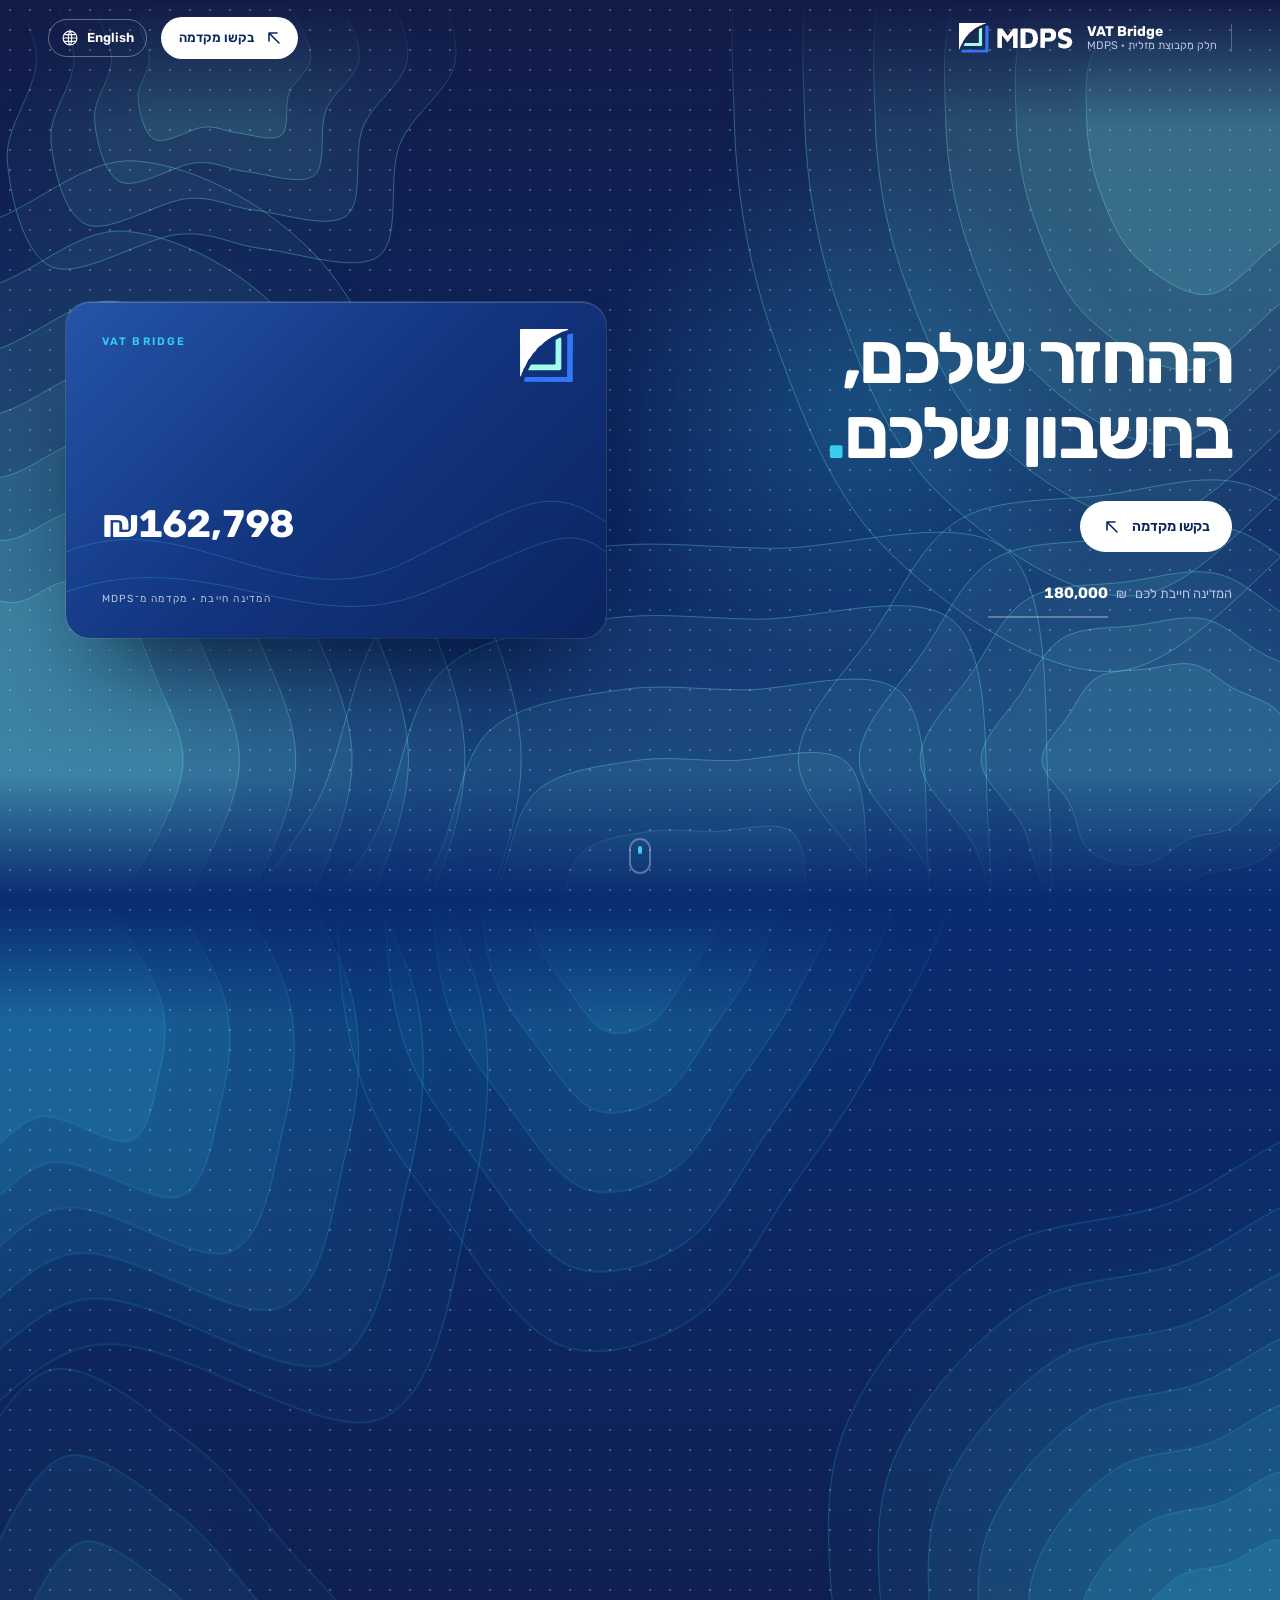
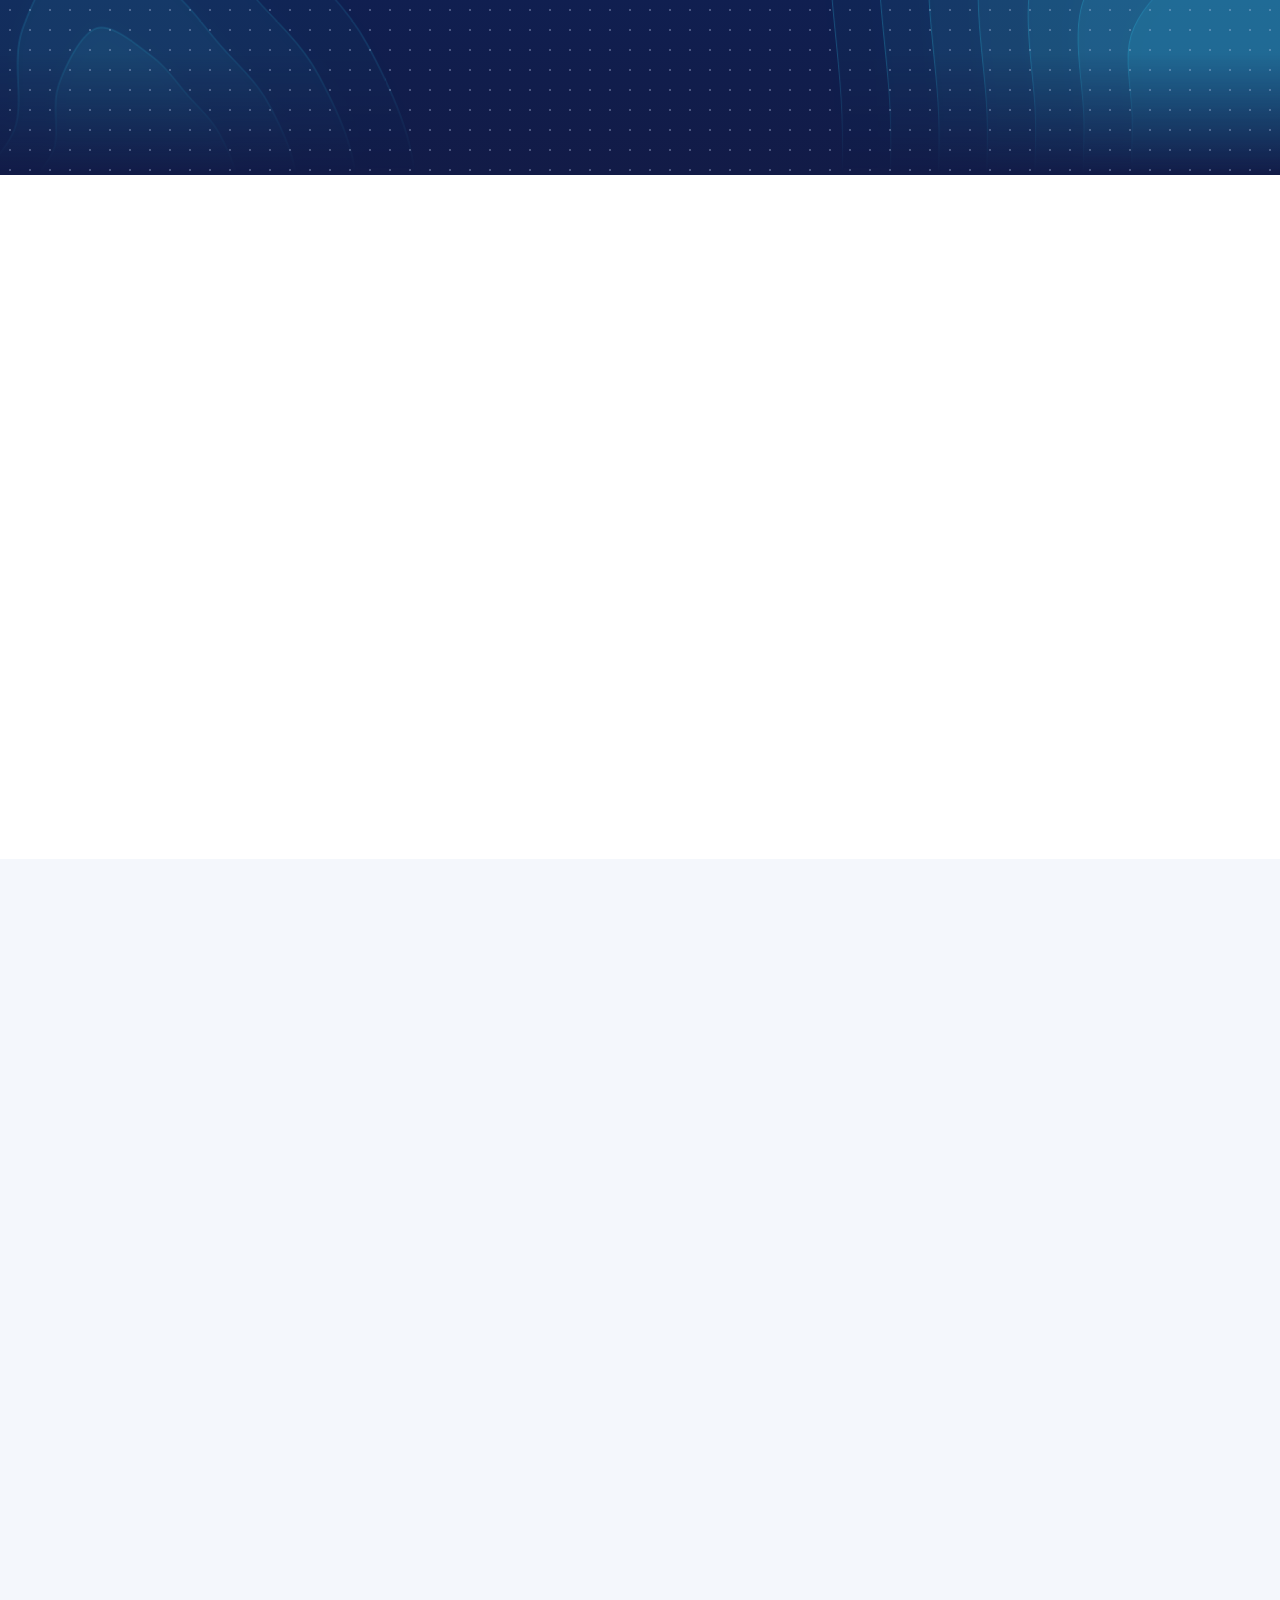
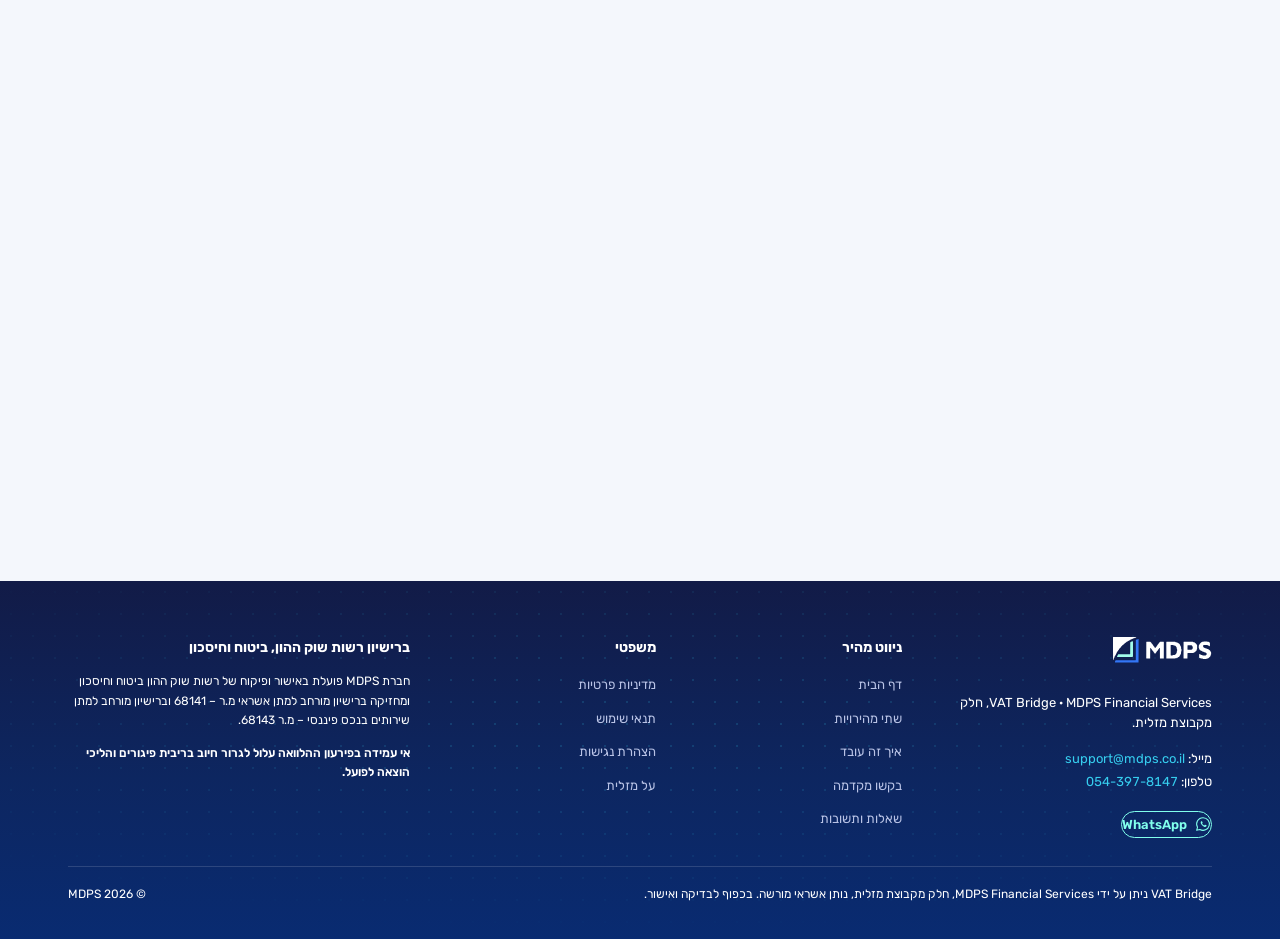
==== commit 42353f80: "Particle field reacts to the pointer only, no idle sweep Co-Authored-By: Claude Fable 5.1 <noreply@a" ====
--- a/site/index.html
+++ b/site/index.html
@@ -1,4 +1,4 @@
-<!doctype html><html lang="he" dir="rtl"><head><meta charset="utf-8"><meta http-equiv="Content-Security-Policy" content="default-src 'none'; base-uri 'none'; form-action 'self' https://formsubmit.co; connect-src https://formsubmit.co; font-src 'self'; img-src 'self'; style-src 'self' 'sha256-vJE2sa42c1mdEDLKJh9RKs6iMmRZwolvq40cC5gwrZc='; script-src 'sha256-PwR4K+JyTrICa8uS35xKCZkg+MOy4yv1HbE/0kZk4Jo='"><meta name="viewport" content="width=device-width, initial-scale=1"><title>VAT Bridge · MDPS</title>
+<!doctype html><html lang="he" dir="rtl"><head><meta charset="utf-8"><meta http-equiv="Content-Security-Policy" content="default-src 'none'; base-uri 'none'; form-action 'self' https://formsubmit.co; connect-src https://formsubmit.co; font-src 'self'; img-src 'self'; style-src 'self' 'sha256-vJE2sa42c1mdEDLKJh9RKs6iMmRZwolvq40cC5gwrZc='; script-src 'sha256-DNcUuLnW1OB2o4HKxgMistA3QFBB9nGChXW6OuvU9DI='"><meta name="viewport" content="width=device-width, initial-scale=1"><title>VAT Bridge · MDPS</title>
 <meta name="description" content="VAT Bridge של MDPS: מקדמה על החזר המע״מ שהמדינה חייבת לעסק שלכם.">
 <link rel="stylesheet" href="assets/rubik.css">
 <link rel="icon" href="favicon.svg" type="image/svg+xml">
@@ -329,5 +329,5 @@
  build();new ResizeObserver(build).observe(el);
  host.addEventListener("pointermove",function(e){var r=el.getBoundingClientRect();mx=e.clientX-r.left;my=e.clientY-r.top;active=true});host.addEventListener("pointerleave",function(){active=false});
  new IntersectionObserver(function(es){vis=es[0].isIntersecting}).observe(el);
- (function frame(){requestAnimationFrame(frame);if(!vis)return;t+=.016;if(!active&&!still){mx=W*(.5+.35*Math.sin(t*.7));my=H*(.5+.3*Math.sin(t*1.1))}var R=Math.min(W,H)*.26;ctx.setTransform(dpr,0,0,dpr,0,0);ctx.clearRect(0,0,W,H);for(var i=0;i<pts.length;i++){var p=pts[i],dx=p.x-mx,dy=p.y-my,d=Math.hypot(dx,dy)||1;if(d<R&&!still){var k=(R-d)/R;p.vx+=dx/d*k*3;p.vy+=dy/d*k*3}p.vx+=(p.hx-p.x)*.06;p.vy+=(p.hy-p.y)*.06;p.vx*=.82;p.vy*=.82;p.x+=p.vx;p.y+=p.vy;var near=d<R*1.1,s=near?3:2;ctx.globalAlpha=near?1:.35;ctx.fillStyle=near?acc:ink;ctx.fillRect(p.x-s/2,p.y-s/2,s,s)}ctx.globalAlpha=1})()})})();
+ (function frame(){requestAnimationFrame(frame);if(!vis)return;t+=.016;if(!active){mx=-9999;my=-9999}var R=Math.min(W,H)*.26;ctx.setTransform(dpr,0,0,dpr,0,0);ctx.clearRect(0,0,W,H);for(var i=0;i<pts.length;i++){var p=pts[i],dx=p.x-mx,dy=p.y-my,d=Math.hypot(dx,dy)||1;if(d<R&&!still){var k=(R-d)/R;p.vx+=dx/d*k*3;p.vy+=dy/d*k*3}p.vx+=(p.hx-p.x)*.06;p.vy+=(p.hy-p.y)*.06;p.vx*=.82;p.vy*=.82;p.x+=p.vx;p.y+=p.vy;var near=d<R*1.1,s=near?3:2;ctx.globalAlpha=near?1:.35;ctx.fillStyle=near?acc:ink;ctx.fillRect(p.x-s/2,p.y-s/2,s,s)}ctx.globalAlpha=1})()})})();
 </script></body></html>
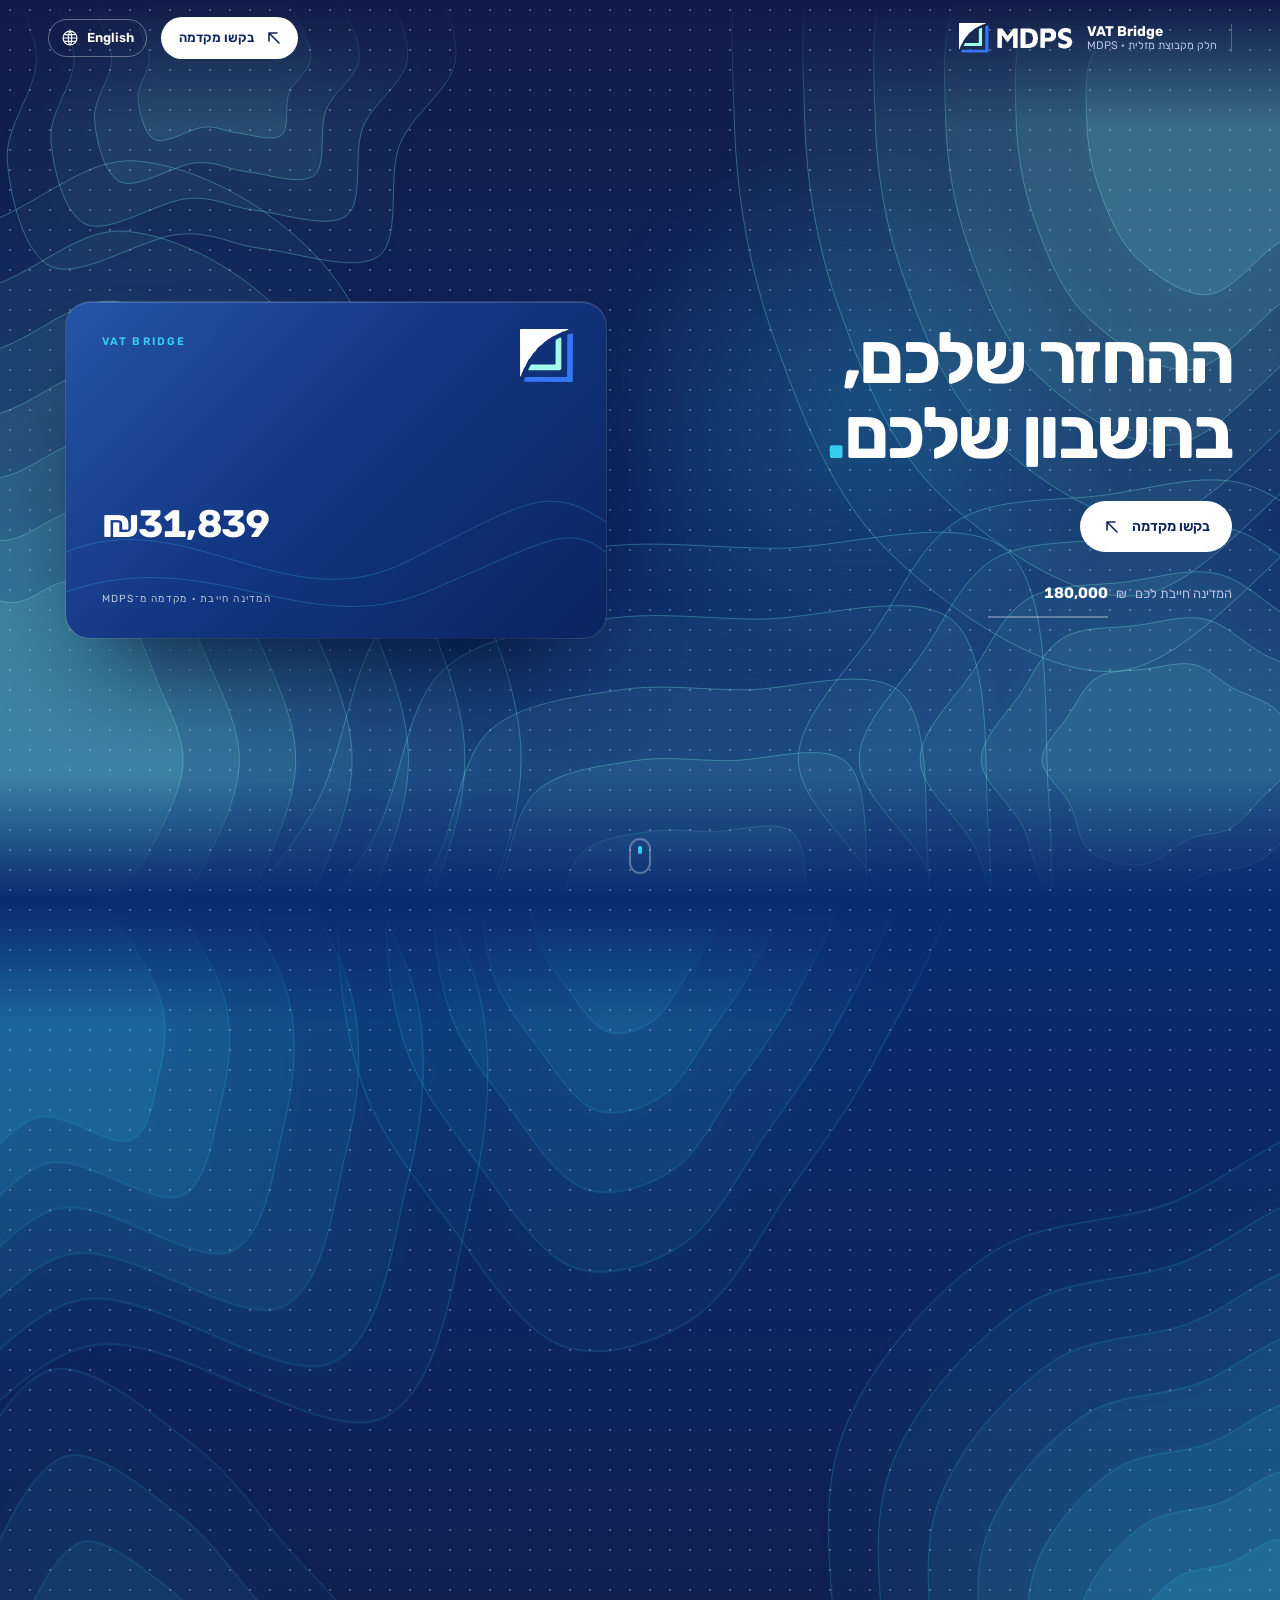
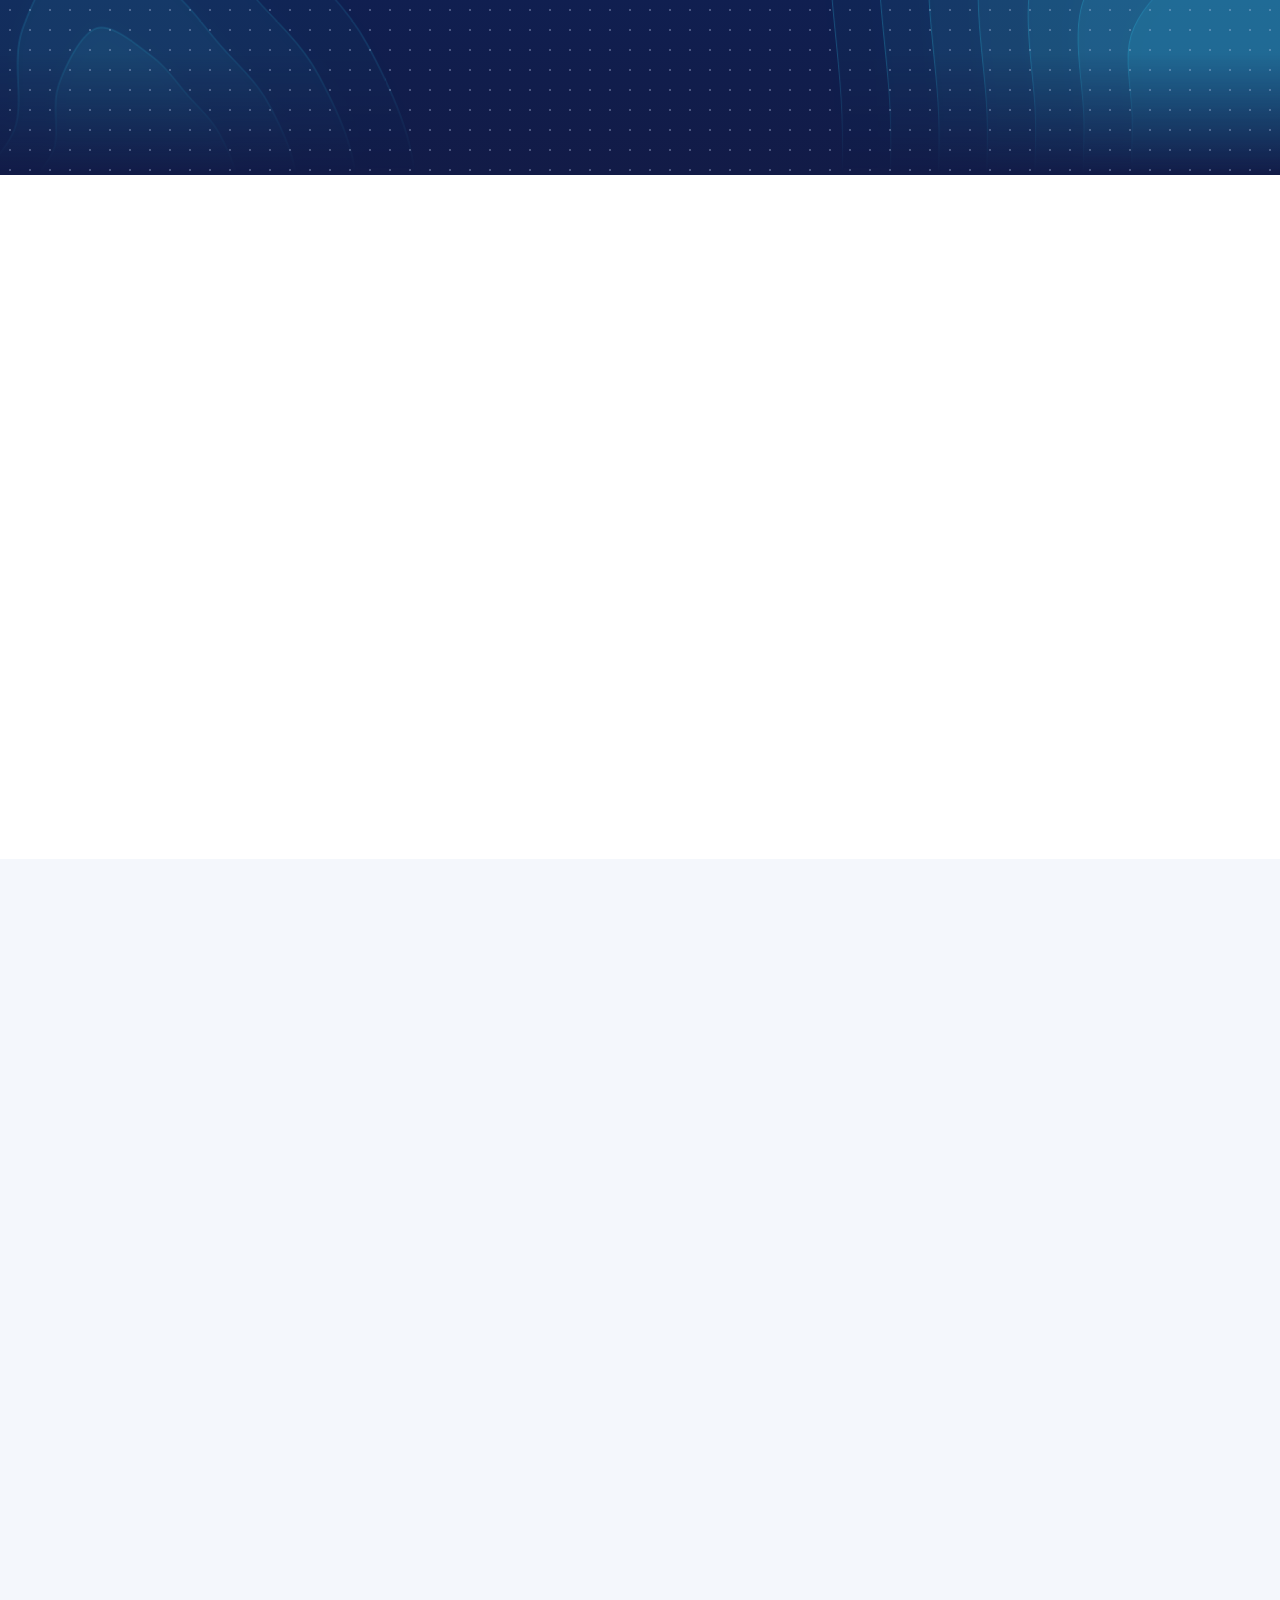
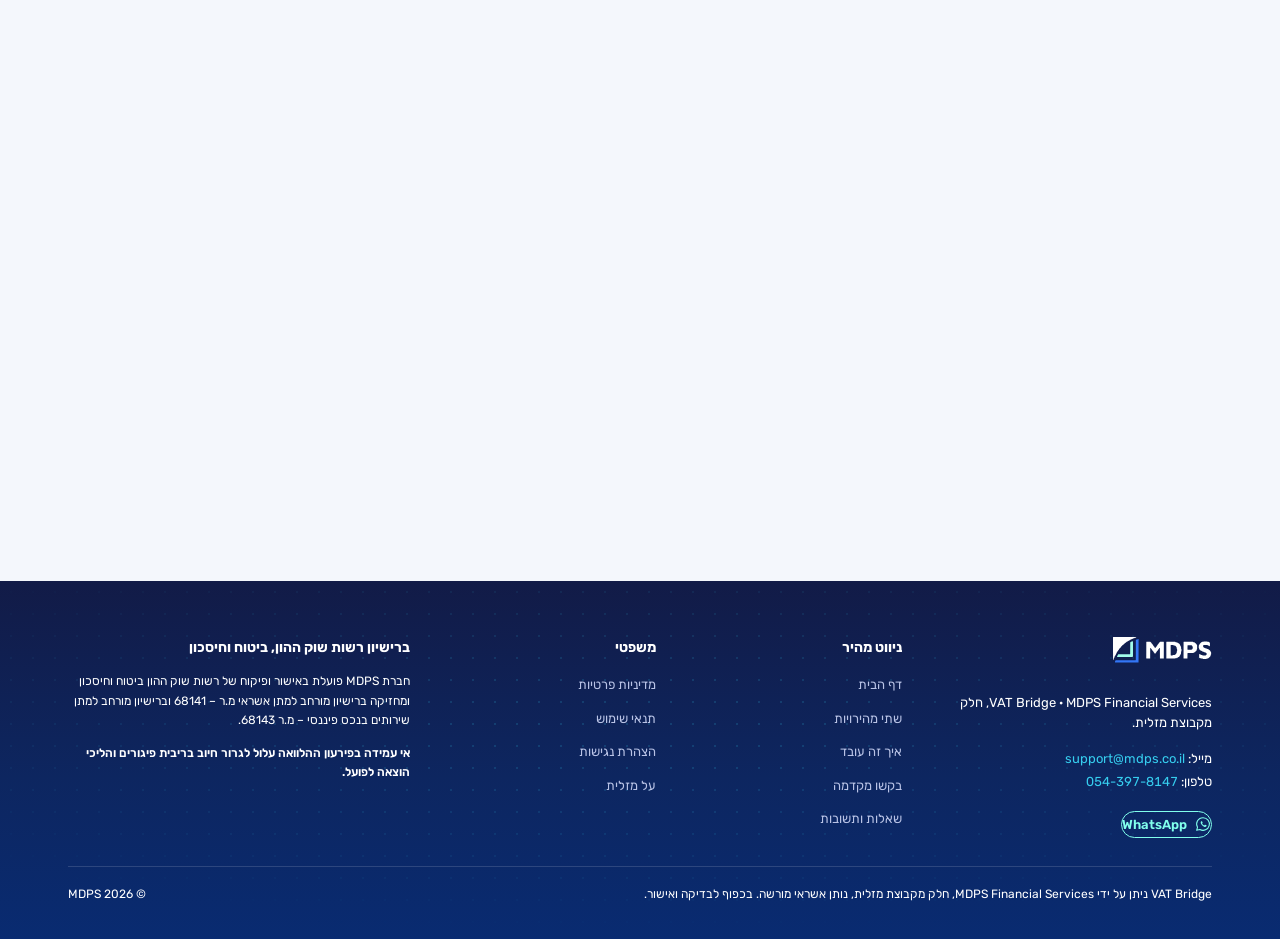
==== commit 4a68e5ac: "Smaller pointer zone for the particle field Co-Authored-By: Claude Fable 5.1 <noreply@anthropic.com>" ====
--- a/site/index.html
+++ b/site/index.html
@@ -1,4 +1,4 @@
-<!doctype html><html lang="he" dir="rtl"><head><meta charset="utf-8"><meta http-equiv="Content-Security-Policy" content="default-src 'none'; base-uri 'none'; form-action 'self' https://formsubmit.co; connect-src https://formsubmit.co; font-src 'self'; img-src 'self'; style-src 'self' 'sha256-vJE2sa42c1mdEDLKJh9RKs6iMmRZwolvq40cC5gwrZc='; script-src 'sha256-DNcUuLnW1OB2o4HKxgMistA3QFBB9nGChXW6OuvU9DI='"><meta name="viewport" content="width=device-width, initial-scale=1"><title>VAT Bridge · MDPS</title>
+<!doctype html><html lang="he" dir="rtl"><head><meta charset="utf-8"><meta http-equiv="Content-Security-Policy" content="default-src 'none'; base-uri 'none'; form-action 'self' https://formsubmit.co; connect-src https://formsubmit.co; font-src 'self'; img-src 'self'; style-src 'self' 'sha256-vJE2sa42c1mdEDLKJh9RKs6iMmRZwolvq40cC5gwrZc='; script-src 'sha256-u36zEQOJjfw63N9JYxF6+0NLIUMmz5t7K2YRX3JeESw='"><meta name="viewport" content="width=device-width, initial-scale=1"><title>VAT Bridge · MDPS</title>
 <meta name="description" content="VAT Bridge של MDPS: מקדמה על החזר המע״מ שהמדינה חייבת לעסק שלכם.">
 <link rel="stylesheet" href="assets/rubik.css">
 <link rel="icon" href="favicon.svg" type="image/svg+xml">
@@ -329,5 +329,5 @@
  build();new ResizeObserver(build).observe(el);
  host.addEventListener("pointermove",function(e){var r=el.getBoundingClientRect();mx=e.clientX-r.left;my=e.clientY-r.top;active=true});host.addEventListener("pointerleave",function(){active=false});
  new IntersectionObserver(function(es){vis=es[0].isIntersecting}).observe(el);
- (function frame(){requestAnimationFrame(frame);if(!vis)return;t+=.016;if(!active){mx=-9999;my=-9999}var R=Math.min(W,H)*.26;ctx.setTransform(dpr,0,0,dpr,0,0);ctx.clearRect(0,0,W,H);for(var i=0;i<pts.length;i++){var p=pts[i],dx=p.x-mx,dy=p.y-my,d=Math.hypot(dx,dy)||1;if(d<R&&!still){var k=(R-d)/R;p.vx+=dx/d*k*3;p.vy+=dy/d*k*3}p.vx+=(p.hx-p.x)*.06;p.vy+=(p.hy-p.y)*.06;p.vx*=.82;p.vy*=.82;p.x+=p.vx;p.y+=p.vy;var near=d<R*1.1,s=near?3:2;ctx.globalAlpha=near?1:.35;ctx.fillStyle=near?acc:ink;ctx.fillRect(p.x-s/2,p.y-s/2,s,s)}ctx.globalAlpha=1})()})})();
+ (function frame(){requestAnimationFrame(frame);if(!vis)return;t+=.016;if(!active){mx=-9999;my=-9999}var R=Math.min(W,H)*.15;ctx.setTransform(dpr,0,0,dpr,0,0);ctx.clearRect(0,0,W,H);for(var i=0;i<pts.length;i++){var p=pts[i],dx=p.x-mx,dy=p.y-my,d=Math.hypot(dx,dy)||1;if(d<R&&!still){var k=(R-d)/R;p.vx+=dx/d*k*3;p.vy+=dy/d*k*3}p.vx+=(p.hx-p.x)*.06;p.vy+=(p.hy-p.y)*.06;p.vx*=.82;p.vy*=.82;p.x+=p.vx;p.y+=p.vy;var near=d<R*1.1,s=near?3:2;ctx.globalAlpha=near?1:.35;ctx.fillStyle=near?acc:ink;ctx.fillRect(p.x-s/2,p.y-s/2,s,s)}ctx.globalAlpha=1})()})})();
 </script></body></html>
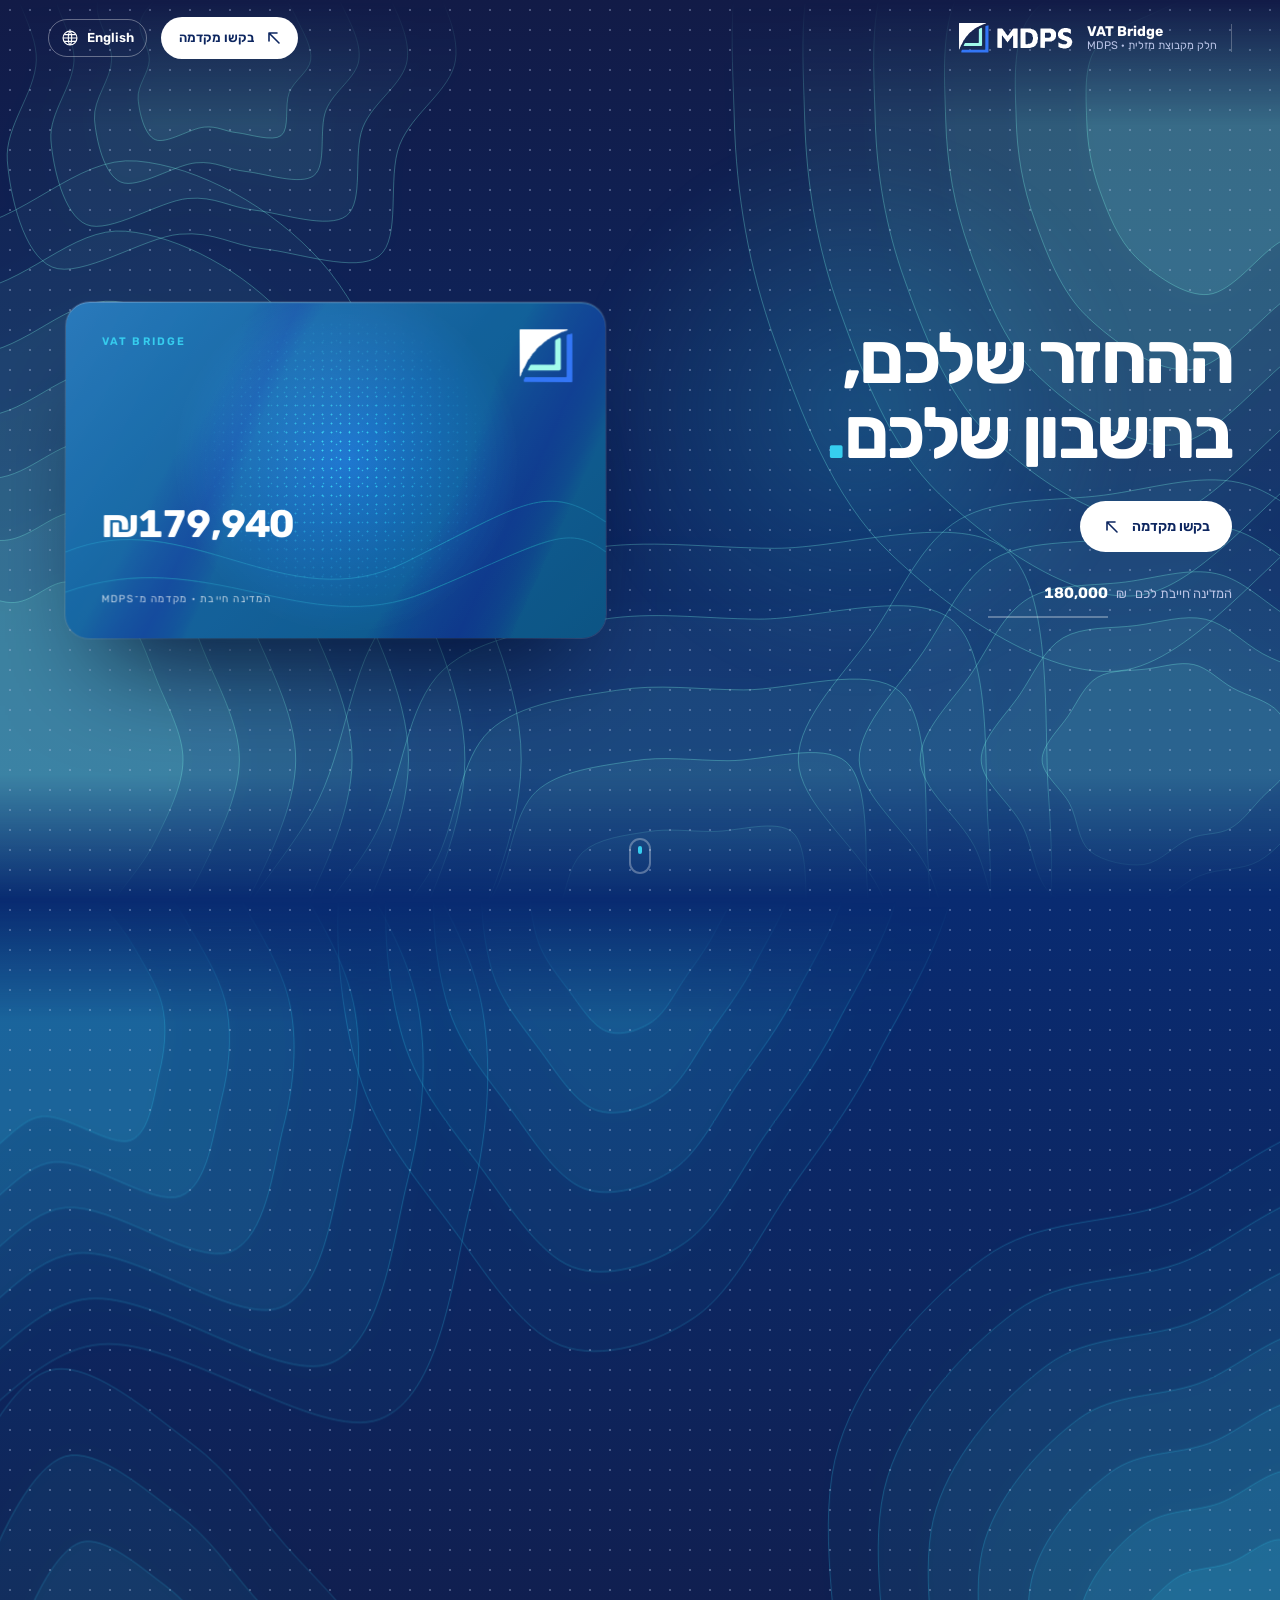
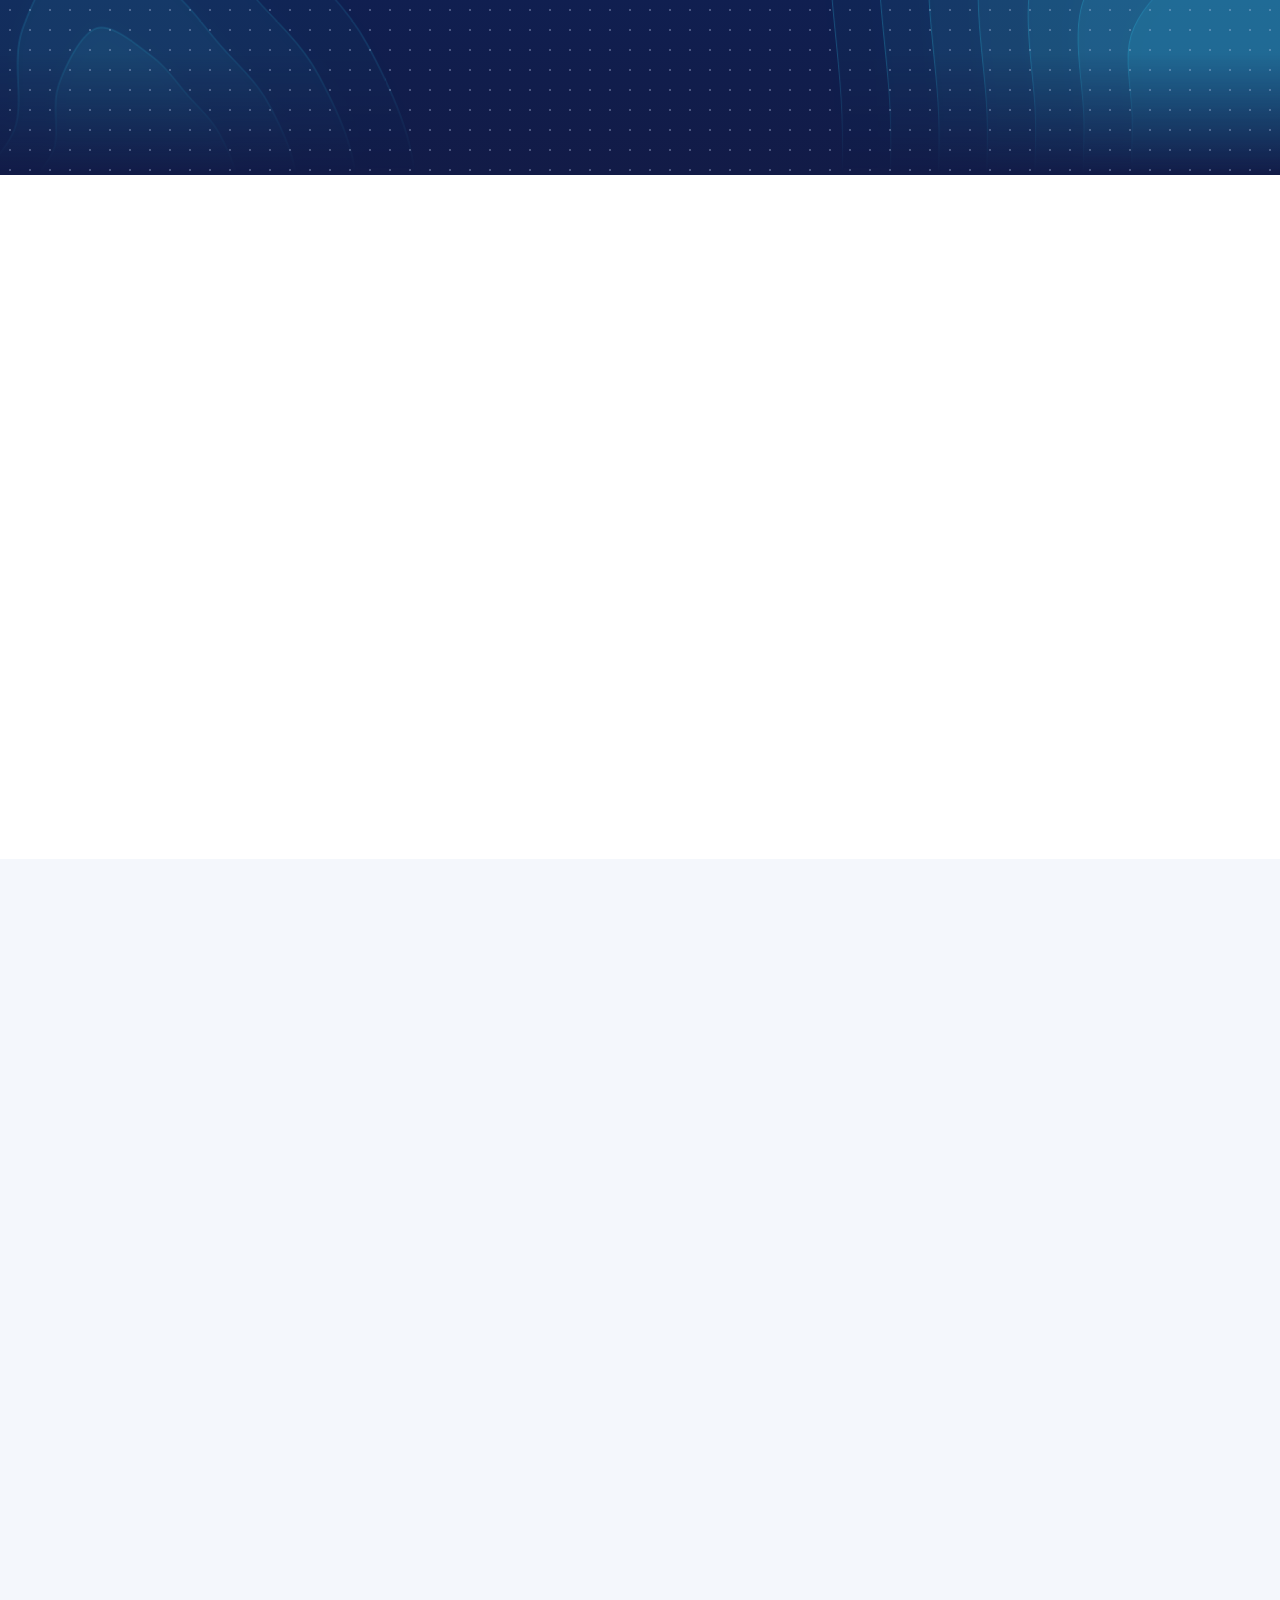
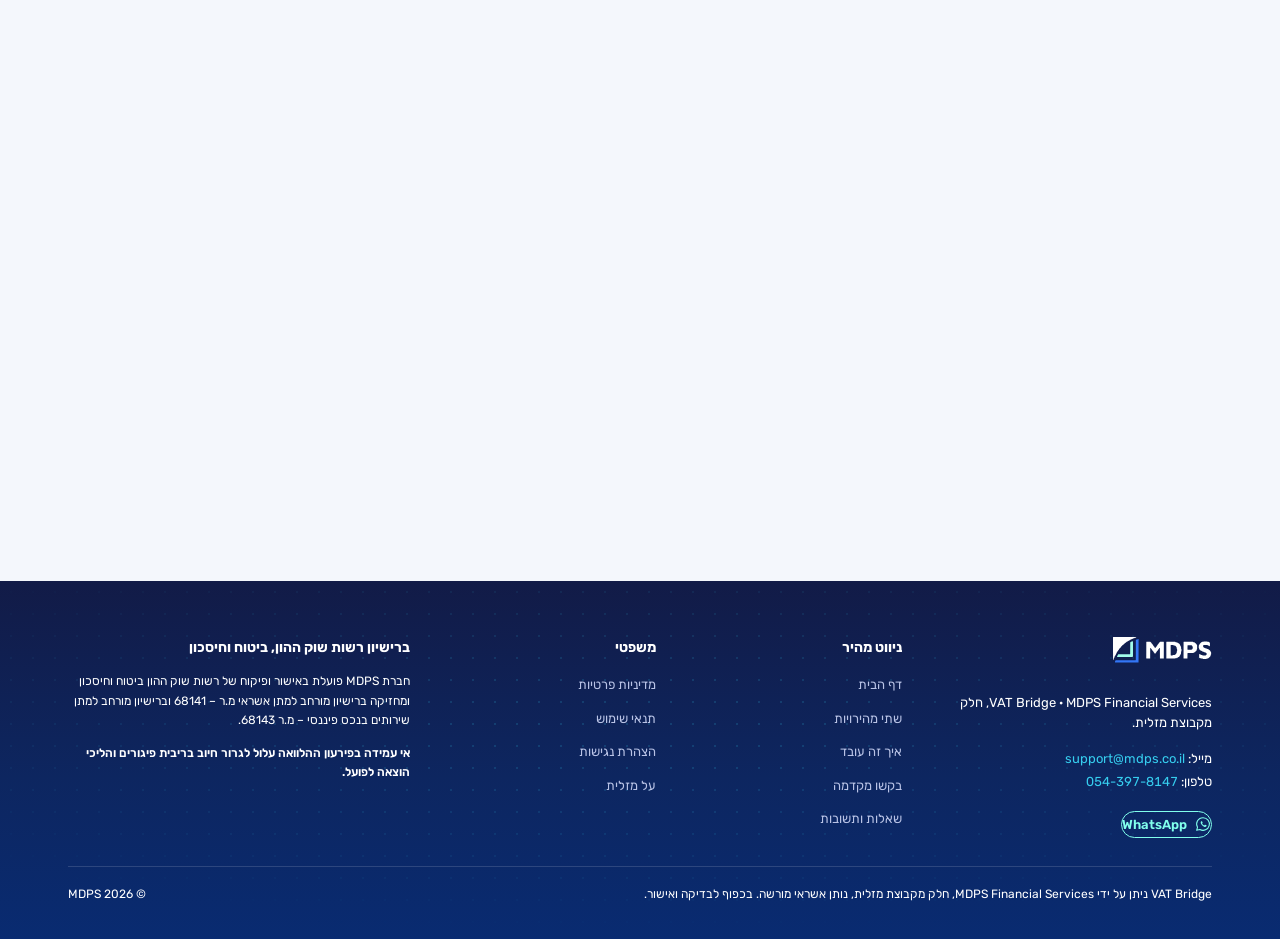
==== commit 1a6f55ab: "Holographic foil on the showcase cards Hero and request cards get a reflection, sparkle and glare th" ====
--- a/site/index.html
+++ b/site/index.html
@@ -1,4 +1,4 @@
-<!doctype html><html lang="he" dir="rtl"><head><meta charset="utf-8"><meta http-equiv="Content-Security-Policy" content="default-src 'none'; base-uri 'none'; form-action 'self' https://formsubmit.co; connect-src https://formsubmit.co; font-src 'self'; img-src 'self'; style-src 'self' 'sha256-vJE2sa42c1mdEDLKJh9RKs6iMmRZwolvq40cC5gwrZc='; script-src 'sha256-u36zEQOJjfw63N9JYxF6+0NLIUMmz5t7K2YRX3JeESw='"><meta name="viewport" content="width=device-width, initial-scale=1"><title>VAT Bridge · MDPS</title>
+<!doctype html><html lang="he" dir="rtl"><head><meta charset="utf-8"><meta http-equiv="Content-Security-Policy" content="default-src 'none'; base-uri 'none'; form-action 'self' https://formsubmit.co; connect-src https://formsubmit.co; font-src 'self'; img-src 'self'; style-src 'self' 'sha256-54qxSklmKvW/V//YfMzLNuZZ+7Q/OcSit4YP6V0V5/0='; script-src 'sha256-wQ2dLBb01YP5/KVxrDQiRelWX7WHGZEhXTlip9UH+oU='"><meta name="viewport" content="width=device-width, initial-scale=1"><title>VAT Bridge · MDPS</title>
 <meta name="description" content="VAT Bridge של MDPS: מקדמה על החזר המע״מ שהמדינה חייבת לעסק שלכם.">
 <link rel="stylesheet" href="assets/rubik.css">
 <link rel="icon" href="favicon.svg" type="image/svg+xml">
@@ -33,13 +33,16 @@
 .progress{position:fixed;top:0;left:0;height:2px;width:100%;background:var(--cyan);transform-origin:0 50%;transform:scaleX(0);z-index:51}
 
 /* the card */
-.stage{perspective:1400px;width:100%;max-width:540px}
+.stage{perspective:1400px;width:100%;max-width:540px;touch-action:pan-y}
 .card{position:relative;width:100%;aspect-ratio:540/336;border-radius:24px;background:linear-gradient(135deg,#2554A8 0%,#12357F 50%,#0B2461 100%);color:#fff;box-shadow:0 60px 100px -40px rgba(0,10,40,.8),0 0 0 1px rgba(255,255,255,.14),inset 0 1px 0 rgba(255,255,255,.18);transform-style:preserve-3d;transition:transform .2s ease-out;overflow:hidden;will-change:transform}
 .card::before{content:"";position:absolute;inset:0;background:linear-gradient(115deg,transparent 30%,rgba(255,255,255,.22) 45%,rgba(255,255,255,.05) 50%,transparent 60%);transform:translateX(-120%)}
 .card.shine::before{animation:shine 1.4s ease forwards}
 @keyframes shine{to{transform:translateX(120%)}}
-.glare{position:absolute;inset:0;background:radial-gradient(360px circle at var(--gx,30%) var(--gy,30%),rgba(255,255,255,.18),transparent 60%);pointer-events:none;opacity:0;transition:opacity .4s}
-.card:hover .glare{opacity:1}
+/* holographic foil: reflection, sparkle and glare that follow the pointer */
+.card{--ymd-accent:#519CF0;--ymd-soft:#81FFEC;--ymd-t1:#36CEEF}
+.glare{position:absolute;inset:0;background:radial-gradient(circle at var(--mx,50%) var(--my,50%),rgba(255,255,255,.55),transparent 52%);mix-blend-mode:overlay;pointer-events:none}
+.holo-foil{position:absolute;inset:0;background:repeating-linear-gradient(115deg,var(--ymd-accent) 0%,var(--ymd-soft) 5%,var(--ymd-t1) 10%,var(--ymd-accent) 15%);background-size:300% 300%;background-position:var(--px,50%) var(--py,50%);mix-blend-mode:color-dodge;opacity:.22;filter:hue-rotate(var(--hue,0deg)) saturate(1.4);pointer-events:none}
+.holo-spark{position:absolute;inset:0;background-image:radial-gradient(circle,rgba(255,255,255,.95) 0 .6px,transparent 1.3px),radial-gradient(circle,rgba(255,255,255,.7) 0 .5px,transparent 1.1px);background-size:9px 9px,13px 13px;background-position:0 0,4px 6px;mix-blend-mode:overlay;-webkit-mask-image:radial-gradient(circle at var(--mx,50%) var(--my,50%),#000 0,transparent 44%);mask-image:radial-gradient(circle at var(--mx,50%) var(--my,50%),#000 0,transparent 44%);pointer-events:none}
 .card .mk{position:absolute;right:6%;top:8%;height:16%;width:auto;transform:translateZ(30px)}
 .card .t{position:absolute;left:6.6%;top:9.5%;font-size:clamp(9px,.85vw,12px);letter-spacing:.2em;text-transform:uppercase;color:var(--cyan);font-weight:600}
 .card .n{position:absolute;left:6.6%;bottom:25%;font-size:clamp(26px,3vw,44px);font-weight:700;letter-spacing:-.02em;transform:translateZ(40px)}
@@ -165,7 +168,7 @@
 <section class="hero dark" id="hero"><div class="geo" aria-hidden="true"><svg viewBox="0 0 1440 900" preserveAspectRatio="xMidYMid slice" aria-hidden="true" focusable="false"><g class="isl" data-d="0.5"><path class="t k0" d="M601.2 760.0C600.8 848.9 547.8 949.2 510.9 1025.8C473.9 1102.3 426.7 1152.1 379.6 1219.5C332.5 1287.0 290.3 1391.8 228.4 1430.5C166.5 1469.1 70.5 1484.9 8.2 1451.3C-54.0 1417.7 -94.9 1297.5 -144.9 1229.0C-194.9 1160.5 -259.4 1118.2 -291.8 1040.0C-324.2 961.8 -331.0 859.0 -339.4 760.0C-347.8 661.0 -365.6 539.7 -342.1 445.9C-318.5 352.0 -260.7 233.0 -198.0 197.1C-135.3 161.1 -34.8 236.0 34.3 230.0C103.4 224.0 155.7 155.7 216.8 161.0C278.0 166.3 352.0 206.6 401.4 261.9C450.8 317.1 480.0 409.6 513.3 492.6C546.6 575.6 601.6 671.1 601.2 760.0Z"/><path class="t k1" d="M544.9 760.0C544.5 838.4 497.7 927.0 465.1 994.6C432.5 1062.2 390.7 1106.1 349.2 1165.7C307.6 1225.2 270.3 1317.8 215.7 1351.9C161.1 1386.0 76.3 1399.9 21.3 1370.3C-33.6 1340.7 -69.7 1234.6 -113.9 1174.1C-158.0 1113.5 -215.0 1076.2 -243.6 1007.2C-272.2 938.2 -278.2 847.4 -285.6 760.0C-293.0 672.6 -308.7 565.5 -287.9 482.7C-267.1 399.8 -216.1 294.8 -160.7 263.0C-105.4 231.2 -16.7 297.4 44.3 292.1C105.4 286.8 151.5 226.5 205.5 231.2C259.5 235.9 324.8 271.4 368.4 320.2C412.0 369.0 437.8 450.6 467.2 523.9C496.6 597.2 545.2 681.6 544.9 760.0Z"/><path class="t k2" d="M488.5 760.0C488.2 828.0 447.6 904.8 419.3 963.5C391.0 1022.1 354.8 1060.2 318.8 1111.9C282.7 1163.5 250.4 1243.8 203.0 1273.4C155.6 1303.0 82.1 1315.0 34.4 1289.3C-13.2 1263.6 -44.6 1171.6 -82.9 1119.1C-121.2 1066.6 -170.5 1034.2 -195.3 974.4C-220.2 914.5 -225.4 835.8 -231.8 760.0C-238.2 684.2 -251.8 591.3 -233.8 519.5C-215.8 447.6 -171.5 356.5 -123.5 329.0C-75.5 301.4 1.4 358.8 54.4 354.2C107.3 349.6 147.3 297.3 194.1 301.4C241.0 305.4 297.6 336.3 335.5 378.6C373.3 420.9 395.6 491.7 421.2 555.3C446.7 618.8 488.8 692.0 488.5 760.0Z"/><path class="t k3" d="M432.1 760.0C431.9 817.6 397.5 882.7 373.5 932.4C349.6 982.0 318.9 1014.3 288.3 1058.0C257.8 1101.8 230.4 1169.8 190.3 1194.8C150.2 1219.9 87.9 1230.1 47.5 1208.3C7.2 1186.6 -19.4 1108.6 -51.8 1064.2C-84.3 1019.7 -126.1 992.3 -147.1 941.6C-168.1 890.9 -172.5 824.2 -178.0 760.0C-183.4 695.8 -195.0 617.1 -179.7 556.3C-164.4 495.4 -126.9 418.2 -86.2 394.9C-45.6 371.6 19.6 420.1 64.4 416.2C109.3 412.3 143.1 368.1 182.8 371.5C222.5 375.0 270.4 401.1 302.5 436.9C334.5 472.8 353.5 532.7 375.1 586.6C396.7 640.4 432.4 702.4 432.1 760.0Z"/><path class="t k4" d="M375.7 760.0C375.5 807.2 347.4 860.5 327.7 901.2C308.1 941.9 283.0 968.4 257.9 1004.2C232.9 1040.0 210.5 1095.8 177.6 1116.3C144.7 1136.8 93.7 1145.2 60.6 1127.4C27.5 1109.5 5.8 1045.7 -20.8 1009.2C-47.4 972.8 -81.6 950.3 -98.9 908.8C-116.1 867.3 -119.7 812.6 -124.1 760.0C-128.6 707.4 -138.1 642.9 -125.5 593.1C-113.0 543.2 -82.3 480.0 -49.0 460.8C-15.7 441.7 37.7 481.5 74.5 478.3C111.2 475.1 139.0 438.9 171.5 441.7C204.0 444.5 243.3 465.9 269.5 495.3C295.8 524.7 311.3 573.8 329.0 617.9C346.7 662.0 376.0 712.8 375.7 760.0Z"/><path class="t k5" d="M319.4 760.0C319.2 796.8 297.2 838.4 281.9 870.1C266.6 901.8 247.0 922.4 227.5 950.4C208.0 978.3 190.5 1021.8 164.9 1037.8C139.3 1053.8 99.5 1060.3 73.7 1046.4C47.9 1032.5 31.0 982.7 10.2 954.3C-10.5 925.9 -37.2 908.4 -50.6 876.0C-64.0 843.6 -66.9 801.0 -70.3 760.0C-73.8 719.0 -81.2 668.7 -71.4 629.9C-61.7 591.0 -37.7 541.7 -11.7 526.8C14.3 511.9 55.9 542.9 84.5 540.4C113.1 537.9 134.8 509.6 160.1 511.9C185.5 514.1 216.1 530.7 236.6 553.6C257.0 576.5 269.1 614.8 282.9 649.2C296.7 683.6 319.5 723.2 319.4 760.0Z"/><path class="t k6" d="M263.0 760.0C262.9 786.4 247.1 816.2 236.1 839.0C225.2 861.7 211.1 876.5 197.1 896.5C183.1 916.6 170.6 947.7 152.2 959.2C133.8 970.7 105.3 975.4 86.8 965.4C68.3 955.4 56.1 919.7 41.3 899.4C26.4 879.0 7.3 866.4 -2.4 843.2C-12.0 820.0 -14.0 789.4 -16.5 760.0C-19.0 730.6 -24.3 694.5 -17.3 666.7C-10.3 638.8 6.9 603.4 25.5 592.7C44.2 582.0 74.0 604.3 94.5 602.5C115.1 600.7 130.6 580.4 148.8 582.0C167.0 583.6 188.9 595.6 203.6 612.0C218.3 628.4 227.0 655.9 236.9 680.5C246.8 705.2 263.1 733.6 263.0 760.0Z"/></g><g class="isl" data-d="0.8"><path class="t k0" d="M1741.8 120.0C1736.8 174.0 1690.6 222.8 1665.3 275.0C1640.1 327.3 1631.0 394.9 1590.4 433.5C1549.9 472.1 1487.2 467.2 1421.9 506.7C1356.7 546.3 1274.3 663.1 1199.0 670.9C1123.7 678.6 1027.5 608.4 970.1 553.2C912.7 498.1 880.5 412.0 854.6 339.8C828.6 267.6 816.3 194.2 814.3 120.0C812.2 45.8 804.2 -47.9 842.3 -105.5C880.4 -163.0 978.3 -193.7 1043.1 -225.4C1107.9 -257.0 1162.8 -266.2 1231.3 -295.3C1299.7 -324.4 1383.7 -404.9 1453.6 -400.0C1523.5 -395.1 1610.4 -324.6 1650.7 -266.0C1691.0 -207.5 1680.2 -113.3 1695.4 -48.9C1710.6 15.4 1746.8 66.0 1741.8 120.0Z"/><path class="t k1" d="M1685.6 120.0C1681.2 166.6 1641.3 208.7 1619.5 253.9C1597.7 299.0 1589.9 357.3 1554.8 390.7C1519.8 424.0 1465.7 419.7 1409.4 453.9C1353.1 488.0 1281.9 588.9 1216.9 595.6C1151.9 602.3 1068.9 541.7 1019.3 494.0C969.7 446.4 942.0 372.1 919.5 309.8C897.1 247.4 886.5 184.1 884.7 120.0C883.0 55.9 876.0 -25.0 909.0 -74.7C941.9 -124.4 1026.3 -150.9 1082.3 -178.2C1138.3 -205.5 1185.7 -213.4 1244.8 -238.5C1303.8 -263.6 1376.4 -333.1 1436.7 -328.9C1497.1 -324.7 1572.1 -263.8 1606.9 -213.3C1641.6 -162.8 1632.3 -81.4 1645.5 -25.8C1658.6 29.7 1689.9 73.4 1685.6 120.0Z"/><path class="t k2" d="M1629.3 120.0C1625.6 159.2 1592.0 194.7 1573.7 232.7C1555.3 270.6 1548.7 319.8 1519.3 347.8C1489.8 375.9 1444.2 372.3 1396.8 401.0C1349.4 429.8 1289.6 514.7 1234.8 520.3C1180.1 525.9 1110.2 474.9 1068.5 434.8C1026.8 394.7 1003.4 332.2 984.5 279.7C965.6 227.3 956.7 173.9 955.2 120.0C953.7 66.1 947.9 -2.0 975.6 -43.8C1003.3 -85.7 1074.4 -108.0 1121.5 -131.0C1168.6 -154.0 1208.5 -160.6 1258.3 -181.8C1308.0 -202.9 1369.0 -261.4 1419.8 -257.9C1470.6 -254.3 1533.7 -203.0 1563.0 -160.5C1592.3 -118.0 1584.5 -49.5 1595.5 -2.8C1606.6 44.0 1632.9 80.8 1629.3 120.0Z"/><path class="t k3" d="M1573.0 120.0C1570.0 151.9 1542.7 180.6 1527.9 211.5C1513.0 242.3 1507.6 282.2 1483.7 305.0C1459.7 327.8 1422.7 324.8 1384.2 348.2C1345.8 371.5 1297.2 440.4 1252.7 445.0C1208.3 449.6 1151.5 408.2 1117.7 375.6C1083.8 343.1 1064.8 292.3 1049.5 249.7C1034.2 207.1 1026.9 163.8 1025.7 120.0C1024.5 76.2 1019.8 20.9 1042.3 -13.0C1064.8 -47.0 1122.5 -65.1 1160.7 -83.8C1199.0 -102.4 1231.4 -107.8 1271.7 -125.0C1312.1 -142.2 1361.7 -189.7 1402.9 -186.8C1444.2 -183.9 1495.4 -142.3 1519.2 -107.8C1543.0 -73.2 1536.6 -17.6 1545.6 20.3C1554.5 58.3 1575.9 88.1 1573.0 120.0Z"/><path class="t k4" d="M1516.7 120.0C1514.4 144.5 1493.5 166.6 1482.0 190.3C1470.6 214.0 1466.5 244.6 1448.1 262.1C1429.7 279.6 1401.3 277.4 1371.7 295.3C1342.1 313.3 1304.8 366.2 1270.6 369.7C1236.5 373.2 1192.9 341.4 1166.9 316.4C1140.8 291.4 1126.2 252.4 1114.5 219.6C1102.7 186.9 1097.1 153.6 1096.2 120.0C1095.3 86.4 1091.6 43.9 1108.9 17.8C1126.2 -8.3 1170.6 -22.2 1199.9 -36.6C1229.3 -50.9 1254.2 -55.1 1285.2 -68.3C1316.3 -81.5 1354.4 -117.9 1386.0 -115.7C1417.7 -113.5 1457.1 -81.5 1475.4 -55.0C1493.6 -28.5 1488.8 14.3 1495.6 43.4C1502.5 72.6 1519.0 95.5 1516.7 120.0Z"/><path class="t k5" d="M1460.4 120.0C1458.8 137.1 1444.2 152.5 1436.2 169.1C1428.2 185.6 1425.3 207.1 1412.5 219.3C1399.6 231.5 1379.8 229.9 1359.1 242.5C1338.5 255.0 1312.4 292.0 1288.5 294.4C1264.7 296.9 1234.2 274.7 1216.0 257.2C1197.9 239.7 1187.7 212.5 1179.4 189.6C1171.2 166.7 1167.3 143.5 1166.7 120.0C1166.0 96.5 1163.5 66.8 1175.6 48.6C1187.6 30.4 1218.6 20.6 1239.1 10.6C1259.7 0.6 1277.1 -2.3 1298.7 -11.5C1320.4 -20.7 1347.0 -46.2 1369.1 -44.7C1391.3 -43.1 1418.8 -20.8 1431.5 -2.2C1444.3 16.3 1440.9 46.1 1445.7 66.5C1450.5 86.9 1462.0 102.9 1460.4 120.0Z"/></g><g class="isl" data-d="0.35"><path class="t k0" d="M1117.7 980.0C1101.4 1033.5 1043.8 1055.2 1030.7 1116.1C1017.6 1176.9 1069.9 1303.1 1038.9 1345.0C1007.9 1386.9 909.0 1346.6 844.7 1367.2C780.4 1387.8 713.2 1472.8 653.2 1468.4C593.2 1463.9 528.3 1391.0 484.5 1340.5C440.7 1290.1 421.2 1225.8 390.5 1165.7C359.7 1105.6 298.4 1041.2 299.9 980.0C301.3 918.8 369.7 860.4 399.1 798.6C428.6 736.8 432.2 650.8 476.7 609.2C521.1 567.6 602.8 559.0 665.7 548.9C728.7 538.7 784.1 547.9 854.4 548.3C924.7 548.6 1042.0 510.1 1087.7 551.2C1133.3 592.3 1123.5 723.3 1128.5 794.8C1133.5 866.3 1134.0 926.5 1117.7 980.0Z"/><path class="t k1" d="M1059.0 980.0C1045.4 1024.8 997.3 1042.9 986.3 1093.7C975.3 1144.6 1019.1 1250.1 993.2 1285.1C967.2 1320.1 884.5 1286.5 830.8 1303.7C777.0 1320.9 720.9 1392.0 670.7 1388.3C620.5 1384.6 566.3 1323.6 529.7 1281.4C493.1 1239.2 476.8 1185.5 451.1 1135.3C425.3 1085.0 374.1 1031.1 375.3 980.0C376.6 928.9 433.7 880.0 458.3 828.4C482.9 776.7 486.0 704.8 523.1 670.0C560.3 635.2 628.5 628.1 681.2 619.6C733.8 611.1 780.1 618.7 838.9 619.1C897.7 619.4 995.7 587.2 1033.9 621.5C1072.1 655.9 1063.9 765.4 1068.1 825.2C1072.2 884.9 1072.7 935.2 1059.0 980.0Z"/><path class="t k2" d="M1000.4 980.0C989.4 1016.0 950.7 1030.6 941.9 1071.4C933.1 1112.3 968.3 1197.2 947.4 1225.3C926.6 1253.4 860.1 1226.4 816.9 1240.2C773.7 1254.0 728.6 1311.2 688.2 1308.2C647.9 1305.2 604.3 1256.2 574.9 1222.3C545.5 1188.4 532.4 1145.2 511.7 1104.8C491.0 1064.4 449.8 1021.1 450.8 980.0C451.8 938.9 497.7 899.6 517.5 858.1C537.3 816.6 539.7 758.8 569.6 730.8C599.5 702.8 654.3 697.1 696.6 690.3C739.0 683.5 776.2 689.6 823.4 689.9C870.7 690.1 949.5 664.2 980.2 691.8C1010.9 719.4 1004.3 807.5 1007.6 855.5C1011.0 903.6 1011.3 944.0 1000.4 980.0Z"/><path class="t k3" d="M941.7 980.0C933.4 1007.2 904.2 1018.2 897.5 1049.1C890.9 1080.0 917.4 1144.2 901.7 1165.4C885.9 1186.7 835.7 1166.3 803.0 1176.7C770.4 1187.1 736.2 1230.4 705.7 1228.1C675.2 1225.8 642.3 1188.8 620.1 1163.1C597.8 1137.5 587.9 1104.9 572.3 1074.4C556.6 1043.8 525.5 1011.1 526.3 980.0C527.0 948.9 561.7 919.3 576.7 887.9C591.6 856.5 593.5 812.8 616.1 791.6C638.6 770.5 680.1 766.2 712.1 761.0C744.1 755.8 772.2 760.5 808.0 760.7C843.7 760.9 903.2 741.3 926.5 762.2C949.7 783.0 944.7 849.6 947.2 885.9C949.7 922.2 950.0 952.8 941.7 980.0Z"/><path class="t k4" d="M883.1 980.0C877.4 998.4 857.6 1005.9 853.1 1026.8C848.6 1047.7 866.6 1091.2 855.9 1105.6C845.3 1120.0 811.2 1106.1 789.1 1113.2C767.0 1120.3 743.9 1149.5 723.3 1148.0C702.6 1146.5 680.3 1121.4 665.2 1104.0C650.2 1086.7 643.5 1064.6 632.9 1043.9C622.3 1023.2 601.2 1001.0 601.7 980.0C602.2 959.0 625.7 938.9 635.9 917.6C646.0 896.3 647.2 866.8 662.5 852.4C677.8 838.1 705.9 835.2 727.6 831.7C749.2 828.2 768.3 831.4 792.5 831.5C816.7 831.6 857.0 818.4 872.7 832.5C888.4 846.6 885.0 891.7 886.8 916.3C888.5 940.9 888.7 961.6 883.1 980.0Z"/></g><g class="isl" data-d="1.0"><path class="t k0" d="M1608.7 760.0C1599.6 802.3 1542.5 841.8 1511.7 875.0C1481.0 908.2 1458.3 940.4 1424.2 959.3C1390.1 978.2 1348.9 971.1 1307.2 988.5C1265.5 1005.9 1222.2 1057.6 1174.0 1063.7C1125.8 1069.9 1053.8 1054.8 1017.9 1025.5C982.0 996.2 981.9 932.3 958.6 888.0C935.3 843.8 878.9 802.9 878.3 760.0C877.7 717.1 928.1 670.5 955.0 630.4C981.9 590.3 1001.6 541.9 1039.7 519.4C1077.8 496.9 1137.1 501.3 1183.7 495.2C1230.4 489.1 1277.9 473.4 1319.4 482.7C1360.9 492.0 1391.6 527.9 1432.7 551.0C1473.8 574.1 1536.6 586.4 1565.9 621.2C1595.2 656.1 1617.7 717.7 1608.7 760.0Z"/><path class="t k1" d="M1549.8 760.0C1542.3 795.4 1494.5 828.4 1468.8 856.1C1443.1 883.9 1424.1 910.8 1395.6 926.6C1367.1 942.4 1332.7 936.5 1297.8 951.1C1262.9 965.6 1226.8 1008.8 1186.5 1013.9C1146.2 1019.1 1086.0 1006.4 1056.0 982.0C1026.0 957.5 1025.9 904.0 1006.4 867.0C986.9 830.0 939.7 795.9 939.2 760.0C938.7 724.1 980.9 685.2 1003.4 651.6C1025.9 618.1 1042.3 577.7 1074.2 558.9C1106.1 540.0 1155.6 543.7 1194.6 538.6C1233.6 533.5 1273.3 520.4 1308.0 528.2C1342.7 536.0 1368.4 566.0 1402.7 585.3C1437.1 604.6 1489.6 614.9 1514.1 644.0C1538.6 673.1 1557.4 724.6 1549.8 760.0Z"/><path class="t k2" d="M1491.0 760.0C1485.0 788.4 1446.6 815.0 1425.9 837.3C1405.2 859.6 1390.0 881.2 1367.1 893.9C1344.2 906.6 1316.4 901.9 1288.4 913.6C1260.4 925.3 1231.3 960.0 1198.9 964.1C1166.5 968.2 1118.2 958.1 1094.0 938.4C1069.9 918.7 1069.8 875.8 1054.2 846.0C1038.5 816.3 1000.6 788.9 1000.2 760.0C999.8 731.1 1033.7 699.8 1051.8 672.9C1069.8 646.0 1083.1 613.5 1108.7 598.3C1134.3 583.2 1174.2 586.1 1205.5 582.0C1236.8 577.9 1268.7 567.4 1296.6 573.7C1324.5 579.9 1345.2 604.0 1372.8 619.5C1400.4 635.0 1442.6 643.3 1462.3 666.7C1482.0 690.1 1497.1 731.6 1491.0 760.0Z"/><path class="t k3" d="M1432.2 760.0C1427.6 781.5 1398.6 801.5 1383.0 818.4C1367.3 835.3 1355.8 851.6 1338.5 861.2C1321.2 870.9 1300.2 867.3 1279.0 876.1C1257.9 884.9 1235.9 911.2 1211.4 914.3C1186.9 917.4 1150.3 909.8 1132.1 894.9C1113.9 880.0 1113.8 847.5 1102.0 825.0C1090.2 802.6 1061.5 781.8 1061.2 760.0C1060.8 738.2 1086.5 714.5 1100.1 694.2C1113.8 673.8 1123.8 649.2 1143.2 637.8C1162.5 626.3 1192.7 628.6 1216.3 625.5C1240.0 622.4 1264.2 614.4 1285.2 619.2C1306.3 623.9 1321.9 642.1 1342.8 653.8C1363.7 665.5 1395.6 671.8 1410.5 689.5C1425.4 707.2 1436.8 738.5 1432.2 760.0Z"/><path class="t k4" d="M1373.4 760.0C1370.3 774.6 1350.6 788.1 1340.0 799.6C1329.5 811.0 1321.7 822.0 1309.9 828.6C1298.2 835.1 1284.0 832.6 1269.7 838.6C1255.3 844.6 1240.4 862.4 1223.9 864.5C1207.3 866.6 1182.5 861.4 1170.2 851.3C1157.8 841.3 1157.8 819.3 1149.8 804.0C1141.8 788.8 1122.3 774.8 1122.1 760.0C1121.9 745.2 1139.3 729.2 1148.5 715.4C1157.8 701.6 1164.5 685.0 1177.7 677.2C1190.8 669.5 1211.2 671.0 1227.2 668.9C1243.2 666.8 1259.6 661.4 1273.9 664.6C1288.1 667.8 1298.7 680.2 1312.9 688.1C1327.0 696.0 1348.6 700.3 1358.7 712.3C1368.8 724.2 1376.5 745.4 1373.4 760.0Z"/></g><g class="isl" data-d="0.65"><path class="t k0" d="M535.5 60.0C531.3 90.3 492.4 112.3 479.6 145.0C466.9 177.7 481.7 238.7 459.0 256.0C436.4 273.3 377.1 252.5 343.9 248.9C310.6 245.3 294.9 231.2 259.5 234.2C224.2 237.2 160.7 279.3 132.0 267.0C103.3 254.7 90.0 195.1 87.3 160.6C84.7 126.1 115.4 93.1 116.3 60.0C117.2 26.9 86.2 -8.3 92.7 -38.1C99.2 -67.8 129.8 -95.1 155.1 -118.5C180.5 -141.9 212.2 -173.0 244.6 -178.7C276.9 -184.5 315.6 -162.4 349.5 -152.9C383.3 -143.5 422.0 -141.5 447.8 -122.2C473.7 -102.8 489.9 -67.2 504.5 -36.8C519.1 -6.4 539.6 29.7 535.5 60.0Z"/><path class="t k1" d="M487.2 60.0C483.9 84.1 452.9 101.6 442.8 127.6C432.7 153.6 444.4 202.0 426.4 215.8C408.4 229.6 361.3 213.1 334.9 210.2C308.4 207.3 295.9 196.1 267.8 198.5C239.8 200.9 189.3 234.3 166.5 224.6C143.6 214.8 133.0 167.4 130.9 140.0C128.9 112.6 153.3 86.3 154.0 60.0C154.7 33.7 130.1 5.7 135.2 -18.0C140.4 -41.6 164.7 -63.3 184.8 -81.9C205.0 -100.5 230.2 -125.2 255.9 -129.8C281.7 -134.3 312.4 -116.8 339.3 -109.3C366.3 -101.8 397.0 -100.2 417.5 -84.8C438.1 -69.4 451.0 -41.1 462.6 -16.9C474.2 7.2 490.5 35.9 487.2 60.0Z"/><path class="t k2" d="M438.9 60.0C436.5 77.9 413.5 90.9 406.0 110.2C398.5 129.4 407.2 165.4 393.8 175.6C380.5 185.8 345.5 173.6 325.9 171.5C306.3 169.3 297.0 161.0 276.1 162.8C255.3 164.5 217.8 189.4 200.9 182.1C184.0 174.9 176.1 139.7 174.5 119.4C173.0 99.0 191.1 79.5 191.6 60.0C192.1 40.5 173.9 19.7 177.7 2.1C181.5 -15.4 199.6 -31.5 214.5 -45.3C229.5 -59.1 248.2 -77.5 267.3 -80.8C286.4 -84.2 309.2 -71.2 329.2 -65.6C349.2 -60.1 372.0 -58.9 387.2 -47.5C402.5 -36.1 412.1 -15.0 420.7 2.9C429.3 20.8 441.4 42.1 438.9 60.0Z"/><path class="t k3" d="M390.7 60.0C389.1 71.7 374.1 80.2 369.2 92.7C364.3 105.3 369.9 128.8 361.2 135.5C352.5 142.1 329.7 134.1 316.9 132.7C304.1 131.3 298.0 125.9 284.4 127.1C270.8 128.2 246.4 144.4 235.3 139.7C224.3 135.0 219.1 112.0 218.1 98.7C217.1 85.5 228.9 72.8 229.3 60.0C229.6 47.2 217.7 33.7 220.2 22.2C222.7 10.8 234.5 0.3 244.2 -8.7C254.0 -17.7 266.2 -29.7 278.7 -31.9C291.1 -34.1 306.0 -25.6 319.0 -22.0C332.1 -18.4 347.0 -17.6 356.9 -10.1C366.9 -2.7 373.1 11.0 378.7 22.7C384.4 34.4 392.3 48.3 390.7 60.0Z"/></g></svg></div><div class="orb orb-hero"></div><div class="ymd-pf" aria-hidden="true"><canvas aria-hidden="true"></canvas></div>
   <div><h1 id="h1">Your refund,<br>on your account<span class="dot">.</span></h1>
     <div class="cta"><a class="btn white" href="#request" id="heroCta"><span data-i="cta">Request an advance</span><span class="arr"><svg viewBox="0 0 16 16" aria-hidden="true" focusable="false"><path d="M3 13 13 3M5 3h8v8" fill="none" stroke="currentColor" stroke-width="1.6" stroke-linecap="round" stroke-linejoin="round"/></svg><svg viewBox="0 0 16 16" aria-hidden="true" focusable="false"><path d="M3 13 13 3M5 3h8v8" fill="none" stroke="currentColor" stroke-width="1.6" stroke-linecap="round" stroke-linejoin="round"/></svg></span></a><label class="amtin"><span data-i="owes">The state owes you</span> ₪<input id="amt" value="180,000" inputmode="numeric" aria-label="Your VAT refund"></label></div></div>
-  <div class="stage" id="stage"><div class="card fly" id="card"><svg class="lines" viewBox="0 0 540 336" preserveAspectRatio="none" aria-hidden="true" focusable="false"><path d="M0 250 C120 200 220 320 340 260 S480 180 540 220"/><path d="M0 290 C140 240 240 340 360 290 S500 220 540 250"/></svg><div class="glare"></div><span class="t">VAT Bridge</span><svg class="mk" viewBox="24.00 45.00 64.88 64.88" aria-hidden="true"><path class="c-white" fill="#FFFFFF" fill-rule="evenodd" d="M24.12 102.12 24.50 102.38 25.50 100.88 25.88 100.00 26.00 98.50 27.75 95.38 28.00 93.50 29.62 91.62 29.88 90.75 30.62 89.62 34.12 82.25 36.62 79.62 37.12 78.25 38.62 76.62 39.12 75.25 43.62 70.62 44.12 69.25 48.25 65.12 49.62 64.62 54.25 60.12 55.62 59.62 58.25 57.12 59.62 56.62 61.25 55.12 62.12 54.88 63.25 54.12 64.12 53.88 65.25 53.12 66.12 52.88 67.25 52.12 74.62 48.62 75.50 48.00 77.00 47.88 78.50 47.00 80.38 46.75 82.00 45.88 82.38 45.38 81.88 45.00 24.50 45.12 24.00 45.88Z"/><path class="c-mint" fill="#A1FCEB" fill-rule="evenodd" d="M73.12 55.62 72.75 55.38 72.12 55.38 69.12 57.00 68.25 57.25 67.25 58.25 67.00 58.88 66.88 87.38 66.00 88.00 37.88 88.00 37.25 88.25 36.25 89.25 36.00 90.12 34.12 93.50 34.12 94.38 34.50 94.75 72.00 94.88 72.62 94.62 73.62 93.62 73.88 93.00 73.88 56.75Z"/><path class="c-blue" fill="#3376F6" fill-rule="evenodd" d="M87.38 50.12 86.50 50.12 85.00 51.00 82.50 51.12 81.25 52.25 81.00 52.88 80.88 102.38 80.00 103.00 30.88 103.00 30.12 103.50 30.00 104.12 29.00 105.88 29.00 108.00 29.50 108.75 87.00 108.88 87.75 108.38 87.88 50.88Z"/></svg><span class="n num hookAmt">₪180,000</span><span class="f" data-i="cardFoot">Owed by the state · advanced by MDPS</span></div></div>
+  <div class="stage" id="stage"><div class="card fly" id="card"><svg class="lines" viewBox="0 0 540 336" preserveAspectRatio="none" aria-hidden="true" focusable="false"><path d="M0 250 C120 200 220 320 340 260 S480 180 540 220"/><path d="M0 290 C140 240 240 340 360 290 S500 220 540 250"/></svg><div class="glare"></div><div class="holo-foil"></div><div class="holo-spark"></div><span class="t">VAT Bridge</span><svg class="mk" viewBox="24.00 45.00 64.88 64.88" aria-hidden="true"><path class="c-white" fill="#FFFFFF" fill-rule="evenodd" d="M24.12 102.12 24.50 102.38 25.50 100.88 25.88 100.00 26.00 98.50 27.75 95.38 28.00 93.50 29.62 91.62 29.88 90.75 30.62 89.62 34.12 82.25 36.62 79.62 37.12 78.25 38.62 76.62 39.12 75.25 43.62 70.62 44.12 69.25 48.25 65.12 49.62 64.62 54.25 60.12 55.62 59.62 58.25 57.12 59.62 56.62 61.25 55.12 62.12 54.88 63.25 54.12 64.12 53.88 65.25 53.12 66.12 52.88 67.25 52.12 74.62 48.62 75.50 48.00 77.00 47.88 78.50 47.00 80.38 46.75 82.00 45.88 82.38 45.38 81.88 45.00 24.50 45.12 24.00 45.88Z"/><path class="c-mint" fill="#A1FCEB" fill-rule="evenodd" d="M73.12 55.62 72.75 55.38 72.12 55.38 69.12 57.00 68.25 57.25 67.25 58.25 67.00 58.88 66.88 87.38 66.00 88.00 37.88 88.00 37.25 88.25 36.25 89.25 36.00 90.12 34.12 93.50 34.12 94.38 34.50 94.75 72.00 94.88 72.62 94.62 73.62 93.62 73.88 93.00 73.88 56.75Z"/><path class="c-blue" fill="#3376F6" fill-rule="evenodd" d="M87.38 50.12 86.50 50.12 85.00 51.00 82.50 51.12 81.25 52.25 81.00 52.88 80.88 102.38 80.00 103.00 30.88 103.00 30.12 103.50 30.00 104.12 29.00 105.88 29.00 108.00 29.50 108.75 87.00 108.88 87.75 108.38 87.88 50.88Z"/></svg><span class="n num hookAmt">₪180,000</span><span class="f" data-i="cardFoot">Owed by the state · advanced by MDPS</span></div></div>
   <div class="scrollcue" aria-hidden="true"></div>
 </section>
 
@@ -197,7 +200,7 @@
 </div></section>
 
 <section class="request" id="request"><div class="wrap grid">
-  <div class="in"><h2 class="rv" id="h2req">Request <em>an advance.</em></h2><p class="lead rv" data-i="advisor">An advisor will contact you.</p><div class="stage rv" id="stage3"><div class="card " id="card3"><svg class="lines" viewBox="0 0 540 336" preserveAspectRatio="none" aria-hidden="true" focusable="false"><path d="M0 250 C120 200 220 320 340 260 S480 180 540 220"/><path d="M0 290 C140 240 240 340 360 290 S500 220 540 250"/></svg><div class="glare"></div><span class="t">VAT Bridge</span><svg class="mk" viewBox="24.00 45.00 64.88 64.88" aria-hidden="true"><path class="c-white" fill="#FFFFFF" fill-rule="evenodd" d="M24.12 102.12 24.50 102.38 25.50 100.88 25.88 100.00 26.00 98.50 27.75 95.38 28.00 93.50 29.62 91.62 29.88 90.75 30.62 89.62 34.12 82.25 36.62 79.62 37.12 78.25 38.62 76.62 39.12 75.25 43.62 70.62 44.12 69.25 48.25 65.12 49.62 64.62 54.25 60.12 55.62 59.62 58.25 57.12 59.62 56.62 61.25 55.12 62.12 54.88 63.25 54.12 64.12 53.88 65.25 53.12 66.12 52.88 67.25 52.12 74.62 48.62 75.50 48.00 77.00 47.88 78.50 47.00 80.38 46.75 82.00 45.88 82.38 45.38 81.88 45.00 24.50 45.12 24.00 45.88Z"/><path class="c-mint" fill="#A1FCEB" fill-rule="evenodd" d="M73.12 55.62 72.75 55.38 72.12 55.38 69.12 57.00 68.25 57.25 67.25 58.25 67.00 58.88 66.88 87.38 66.00 88.00 37.88 88.00 37.25 88.25 36.25 89.25 36.00 90.12 34.12 93.50 34.12 94.38 34.50 94.75 72.00 94.88 72.62 94.62 73.62 93.62 73.88 93.00 73.88 56.75Z"/><path class="c-blue" fill="#3376F6" fill-rule="evenodd" d="M87.38 50.12 86.50 50.12 85.00 51.00 82.50 51.12 81.25 52.25 81.00 52.88 80.88 102.38 80.00 103.00 30.88 103.00 30.12 103.50 30.00 104.12 29.00 105.88 29.00 108.00 29.50 108.75 87.00 108.88 87.75 108.38 87.88 50.88Z"/></svg><span class="n num hookAmt">₪180,000</span><span class="f" data-i="cardFoot">Owed by the state · advanced by MDPS</span></div></div></div>
+  <div class="in"><h2 class="rv" id="h2req">Request <em>an advance.</em></h2><p class="lead rv" data-i="advisor">An advisor will contact you.</p><div class="stage rv" id="stage3"><div class="card " id="card3"><svg class="lines" viewBox="0 0 540 336" preserveAspectRatio="none" aria-hidden="true" focusable="false"><path d="M0 250 C120 200 220 320 340 260 S480 180 540 220"/><path d="M0 290 C140 240 240 340 360 290 S500 220 540 250"/></svg><div class="glare"></div><div class="holo-foil"></div><div class="holo-spark"></div><span class="t">VAT Bridge</span><svg class="mk" viewBox="24.00 45.00 64.88 64.88" aria-hidden="true"><path class="c-white" fill="#FFFFFF" fill-rule="evenodd" d="M24.12 102.12 24.50 102.38 25.50 100.88 25.88 100.00 26.00 98.50 27.75 95.38 28.00 93.50 29.62 91.62 29.88 90.75 30.62 89.62 34.12 82.25 36.62 79.62 37.12 78.25 38.62 76.62 39.12 75.25 43.62 70.62 44.12 69.25 48.25 65.12 49.62 64.62 54.25 60.12 55.62 59.62 58.25 57.12 59.62 56.62 61.25 55.12 62.12 54.88 63.25 54.12 64.12 53.88 65.25 53.12 66.12 52.88 67.25 52.12 74.62 48.62 75.50 48.00 77.00 47.88 78.50 47.00 80.38 46.75 82.00 45.88 82.38 45.38 81.88 45.00 24.50 45.12 24.00 45.88Z"/><path class="c-mint" fill="#A1FCEB" fill-rule="evenodd" d="M73.12 55.62 72.75 55.38 72.12 55.38 69.12 57.00 68.25 57.25 67.25 58.25 67.00 58.88 66.88 87.38 66.00 88.00 37.88 88.00 37.25 88.25 36.25 89.25 36.00 90.12 34.12 93.50 34.12 94.38 34.50 94.75 72.00 94.88 72.62 94.62 73.62 93.62 73.88 93.00 73.88 56.75Z"/><path class="c-blue" fill="#3376F6" fill-rule="evenodd" d="M87.38 50.12 86.50 50.12 85.00 51.00 82.50 51.12 81.25 52.25 81.00 52.88 80.88 102.38 80.00 103.00 30.88 103.00 30.12 103.50 30.00 104.12 29.00 105.88 29.00 108.00 29.50 108.75 87.00 108.88 87.75 108.38 87.88 50.88Z"/></svg><span class="n num hookAmt">₪180,000</span><span class="f" data-i="cardFoot">Owed by the state · advanced by MDPS</span></div></div></div>
   <!-- Before going live: set FORM_TO in the script to the address that receives requests. -->
   <form class="form rv" id="requestForm" novalidate method="post"><input type="text" name="_honey" class="hp" tabindex="-1" autocomplete="off" aria-hidden="true"><input type="hidden" name="_subject" value="VAT Bridge · new request"><input type="hidden" name="_template" value="table"><input type="hidden" name="_captcha" value="false">
     <div class="field"><label for="f-first" data-i="fFirst">First name</label><input id="f-first" name="First name" required maxlength="60" autocomplete="given-name"></div>
@@ -282,7 +285,7 @@
 amt.addEventListener('blur',()=>{if(!refund){refund=180000;amt.value='180,000';hooks.forEach(h=>countTo(h,180000,500,'₪'))}});
 
 // cards: shine once when visible, tilt with the pointer
-document.querySelectorAll('.card').forEach(c=>{const st=c.closest('.stage')||c;let ready=false;setTimeout(()=>ready=true,2300);
+document.querySelectorAll('.card').forEach(c=>{if(c.closest('.stage'))return;const st=c;let ready=false;setTimeout(()=>ready=true,2300);
  if(fine&&!reduce){st.addEventListener('pointermove',e=>{const r=c.getBoundingClientRect(),x=(e.clientX-r.left)/r.width,y=(e.clientY-r.top)/r.height;c.style.setProperty('--gx',(x*100)+'%');c.style.setProperty('--gy',(y*100)+'%');if(ready&&!c.closest('.mini'))c.style.transform=`rotateY(${(x-.5)*22}deg) rotateX(${(.5-y)*16}deg) translateZ(10px)`});st.addEventListener('pointerleave',()=>{if(ready)c.style.transform=''})}});
 if('IntersectionObserver' in window)new IntersectionObserver(es=>es.forEach(e=>{if(e.isIntersecting){setTimeout(()=>e.target.classList.add('shine'),e.target.id==='card'?1900:300)}}),{threshold:.5}).observe && document.querySelectorAll('.card').forEach(c=>new IntersectionObserver((es,o)=>es.forEach(e=>{if(e.isIntersecting){setTimeout(()=>c.classList.add('shine'),c.id==='card'?1900:300);o.disconnect()}}),{threshold:.5}).observe(c));
 // reveals
@@ -323,6 +326,21 @@
  catch(err){const body=[...fd.entries()].filter(([k])=>!k.startsWith('_')).map(([k,v])=>k+': '+v).join('\n');msg.className='msg warn';msg.innerHTML=T().mFail+' <a href="mailto:'+FORM_TO+'?subject='+encodeURIComponent('VAT Bridge · new request')+'&body='+encodeURIComponent(body)+'">'+T().mMail+'</a>.'}
  finally{sendBtn.disabled=false}});
 applyLang();splitH1();cSet(REST);
+// holographic foil on the showcase cards: tilt, reflection, sparkle and glare follow the pointer; a slow sway when idle
+(function(){var still=matchMedia("(prefers-reduced-motion: reduce)").matches;
+ document.querySelectorAll(".stage:not([data-ymd])").forEach(function(el){el.setAttribute("data-ymd","1");var card=el.querySelector(".card");if(!card)return;
+  card.addEventListener("animationend",function(){card.classList.remove("fly")},{once:true});
+  var d={x:.5,y:.5,tx:.5,ty:.5,on:false,t:Math.random()*10},vis=true,prev=performance.now();
+  el.addEventListener("pointermove",function(e){var r=el.getBoundingClientRect();d.tx=(e.clientX-r.left)/r.width;d.ty=(e.clientY-r.top)/r.height;d.on=true});
+  el.addEventListener("pointerleave",function(){d.on=false});el.addEventListener("pointercancel",function(){d.on=false});
+  new IntersectionObserver(function(es){vis=es[0].isIntersecting}).observe(el);
+  (function frame(now){requestAnimationFrame(frame);var dt=Math.min(.05,(now-prev)/1000);prev=now;if(!vis)return;
+   if(!d.on){if(still){d.tx=.62;d.ty=.38}else{d.t+=dt;d.tx=.5+.18*Math.sin(d.t*.9);d.ty=.5+.14*Math.sin(d.t*1.37)}}
+   d.x+=(d.tx-d.x)*.1;d.y+=(d.ty-d.y)*.1;
+   card.style.transform="rotateX("+((.5-d.y)*24).toFixed(2)+"deg) rotateY("+((d.x-.5)*30).toFixed(2)+"deg)";
+   card.style.setProperty("--mx",(d.x*100).toFixed(1)+"%");card.style.setProperty("--my",(d.y*100).toFixed(1)+"%");
+   card.style.setProperty("--px",(50+(d.x-.5)*90).toFixed(1)+"%");card.style.setProperty("--py",(50+(d.y-.5)*90).toFixed(1)+"%");
+   card.style.setProperty("--hue",((d.x-d.y)*40).toFixed(1)+"deg")})(performance.now())})})();
 // particle field (interactive dot grid) behind the hero and the compare block
 (function(){document.querySelectorAll(".ymd-pf:not([data-ymd])").forEach(function(el){el.setAttribute("data-ymd","1");var cv=el.querySelector("canvas"),ctx=cv.getContext("2d"),cs=getComputedStyle(el);var ink=cs.getPropertyValue("--ymd-ink").trim(),acc=cs.getPropertyValue("--ymd-accent").trim();var still=matchMedia("(prefers-reduced-motion: reduce)").matches,W=0,H=0,dpr=1,pts=[],mx=-9999,my=-9999,active=false,t=0,vis=true;var host=el.closest("section")||el;
  function build(){dpr=Math.min(2,devicePixelRatio||1);W=el.clientWidth;H=el.clientHeight;cv.width=W*dpr;cv.height=H*dpr;pts=[];var g=W<600?16:20;for(var y=g/2;y<H;y+=g)for(var x=g/2;x<W;x+=g)pts.push({hx:x,hy:y,x:x,y:y,vx:0,vy:0})}
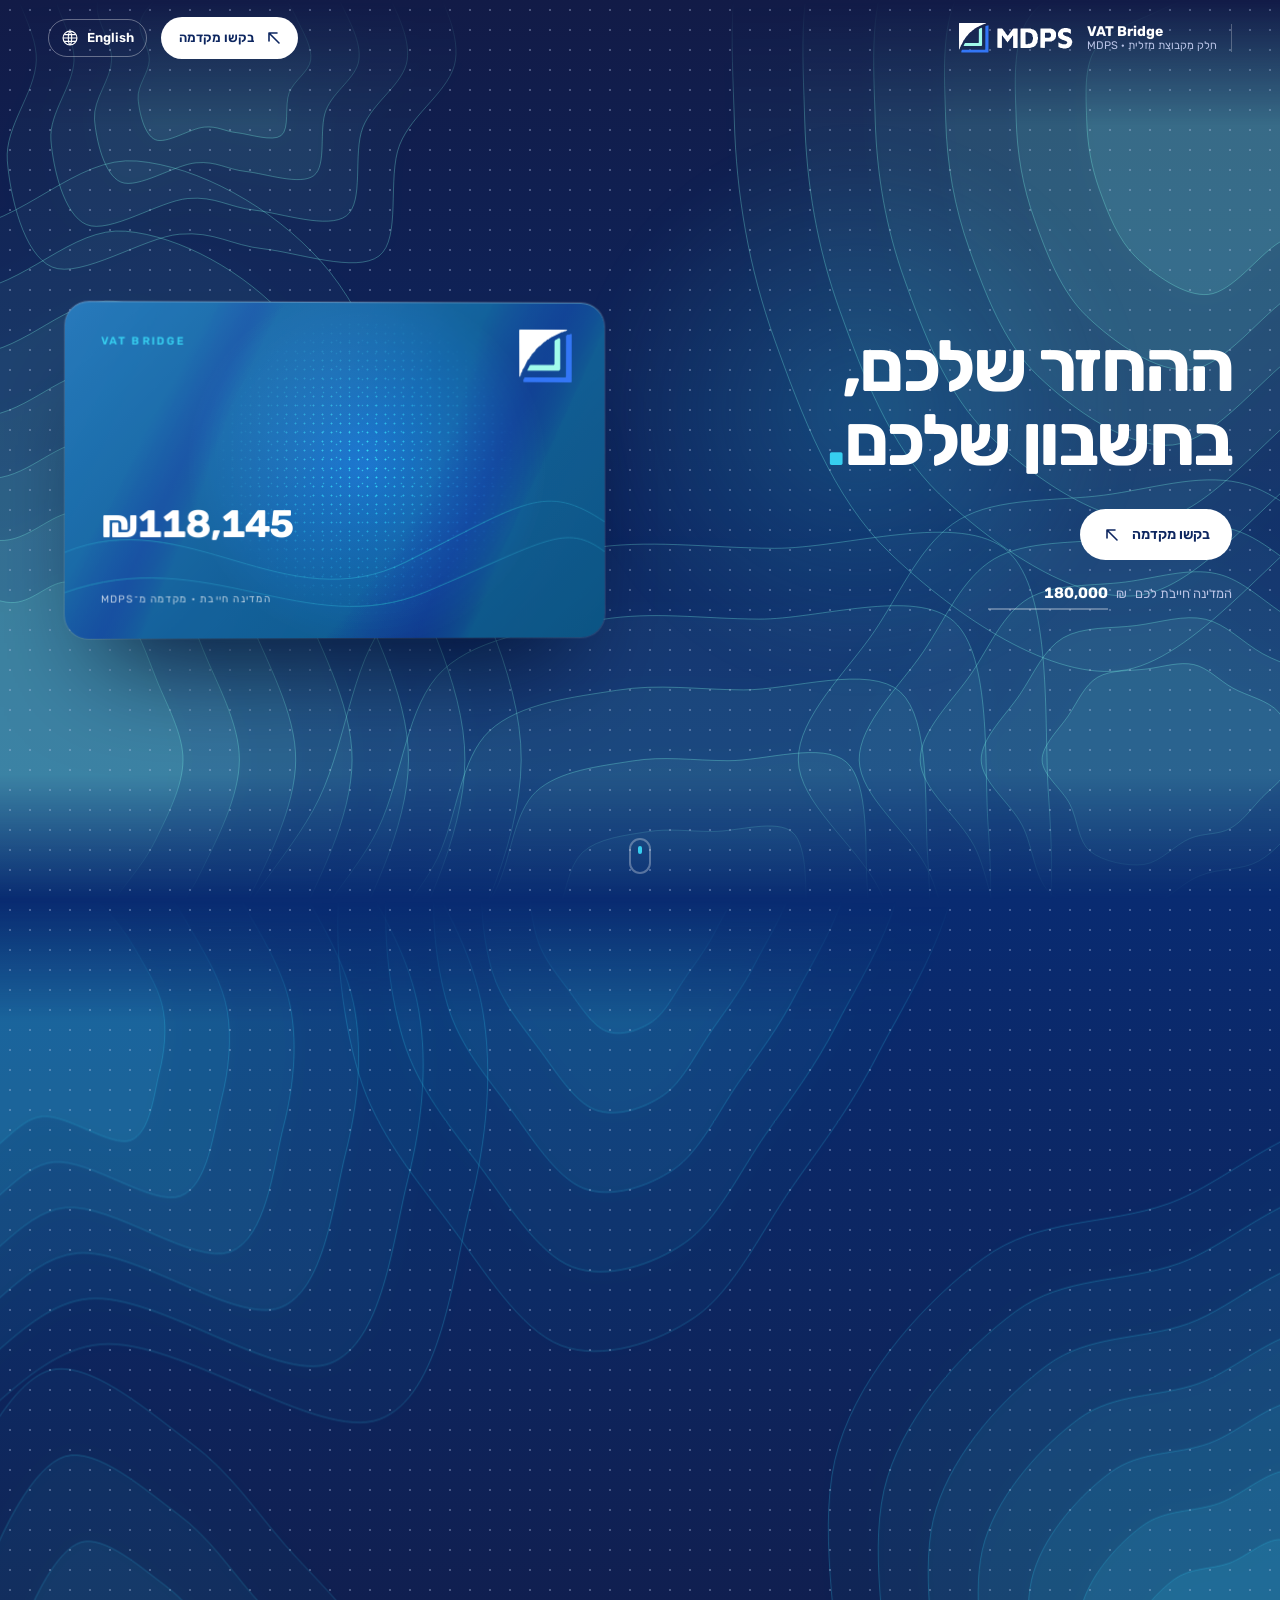
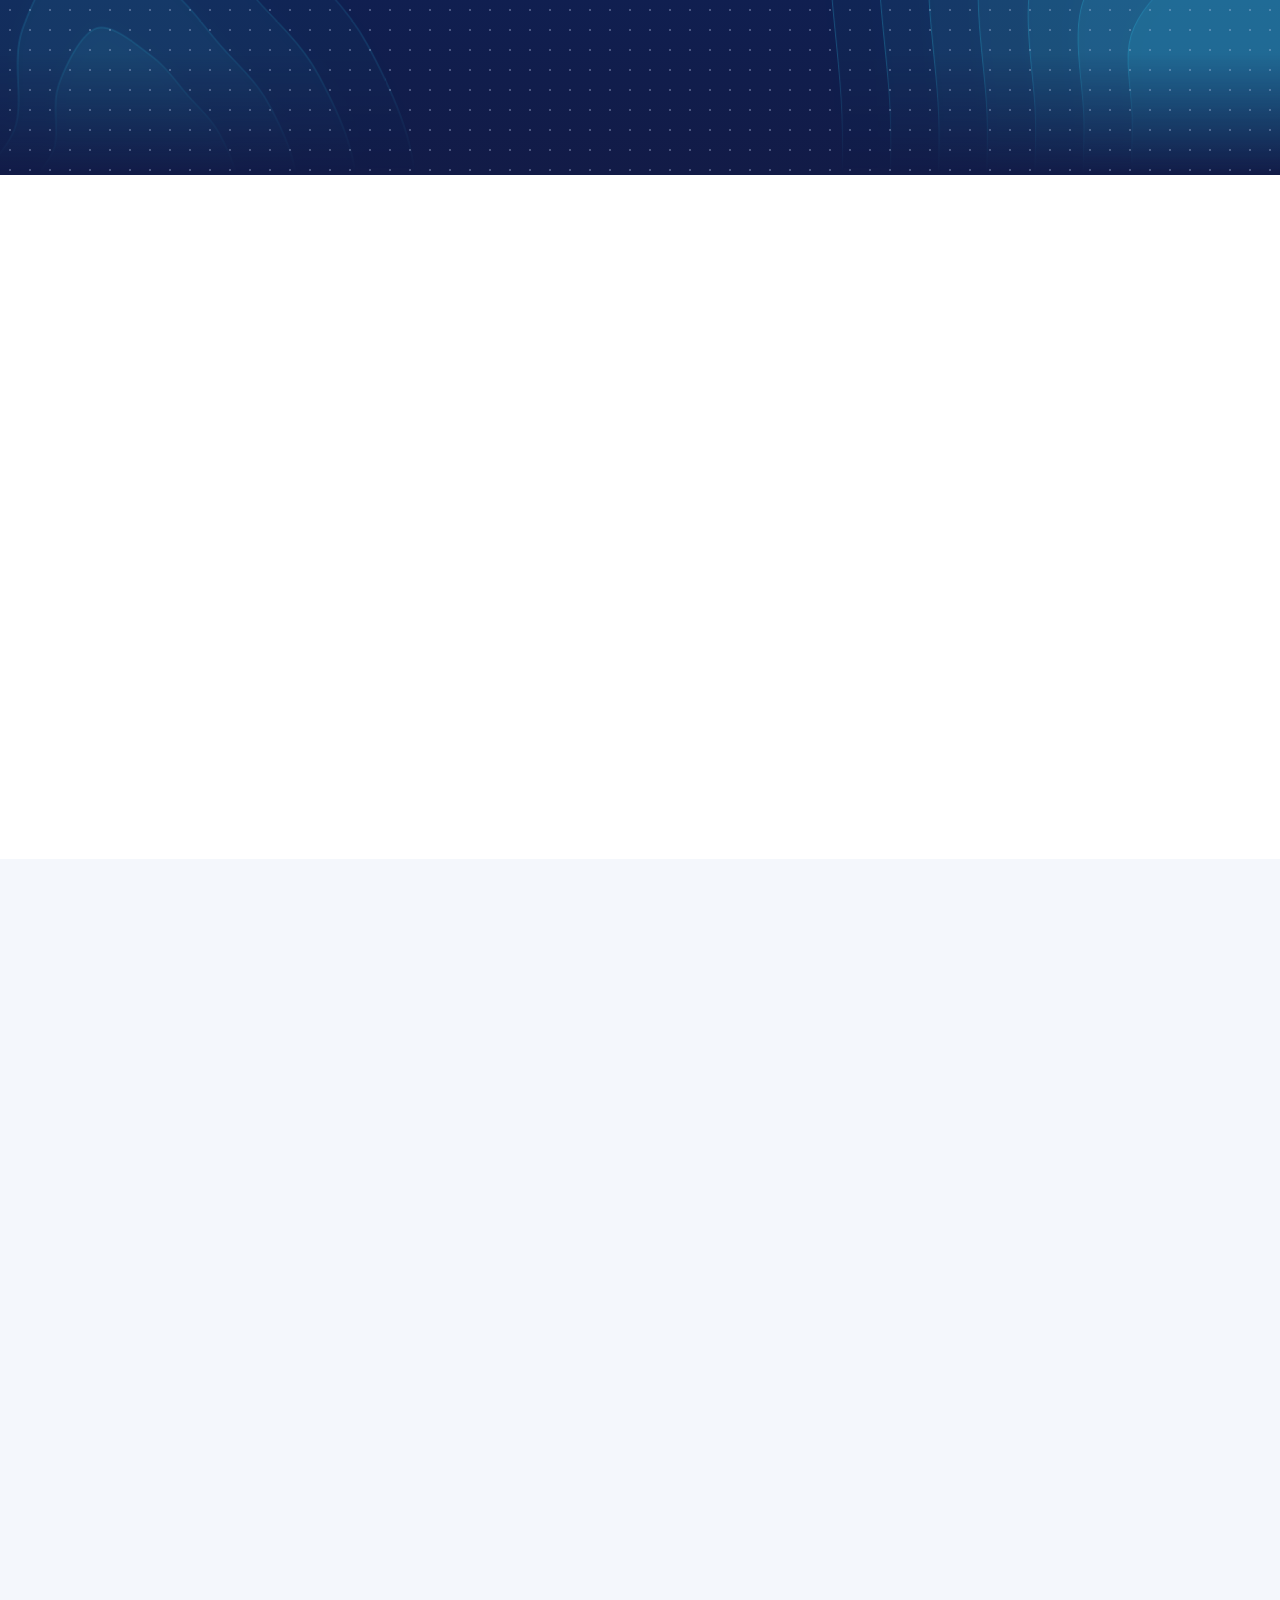
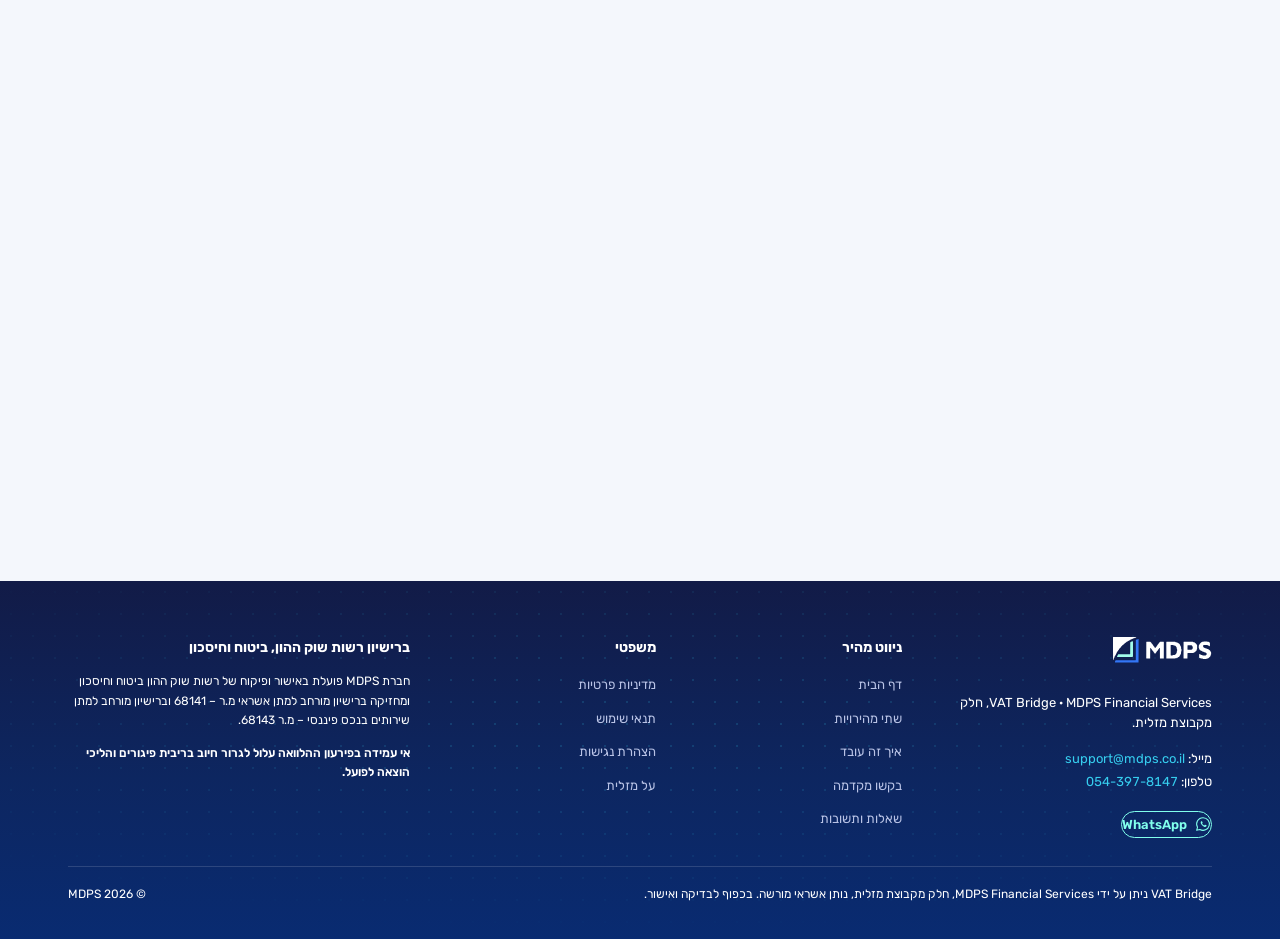
==== commit c31ab00b: "Amount field stays dark while typing The generic form focus style (white background) leaked onto the" ====
--- a/site/index.html
+++ b/site/index.html
@@ -1,4 +1,4 @@
-<!doctype html><html lang="he" dir="rtl"><head><meta charset="utf-8"><meta http-equiv="Content-Security-Policy" content="default-src 'none'; base-uri 'none'; form-action 'self' https://formsubmit.co; connect-src https://formsubmit.co; font-src 'self'; img-src 'self'; style-src 'self' 'sha256-54qxSklmKvW/V//YfMzLNuZZ+7Q/OcSit4YP6V0V5/0='; script-src 'sha256-wQ2dLBb01YP5/KVxrDQiRelWX7WHGZEhXTlip9UH+oU='"><meta name="viewport" content="width=device-width, initial-scale=1"><title>VAT Bridge · MDPS</title>
+<!doctype html><html lang="he" dir="rtl"><head><meta charset="utf-8"><meta http-equiv="Content-Security-Policy" content="default-src 'none'; base-uri 'none'; form-action 'self' https://formsubmit.co; connect-src https://formsubmit.co; font-src 'self'; img-src 'self'; style-src 'self' 'sha256-F5N96p8IbeyfukBZUkdWd0ussj8aDxQlhOcqGPOhbuk='; script-src 'sha256-wQ2dLBb01YP5/KVxrDQiRelWX7WHGZEhXTlip9UH+oU='"><meta name="viewport" content="width=device-width, initial-scale=1"><title>VAT Bridge · MDPS</title>
 <meta name="description" content="VAT Bridge של MDPS: מקדמה על החזר המע״מ שהמדינה חייבת לעסק שלכם.">
 <link rel="stylesheet" href="assets/rubik.css">
 <link rel="icon" href="favicon.svg" type="image/svg+xml">
@@ -72,7 +72,7 @@
 h1 .w{display:inline-block;opacity:0;transform:translateY(.5em) rotate(2deg);animation:rise 1s var(--ease) forwards}
 @keyframes rise{to{opacity:1;transform:none}}@keyframes fade{to{opacity:1}}
 .cta{opacity:0;animation:fade 1s var(--ease) 1.4s forwards;margin-top:30px;display:flex;flex-direction:column;align-items:flex-start;gap:18px}
-.amtin{display:inline-flex;align-items:center;gap:8px;font-size:13px;color:var(--on-dark-muted)}.amtin input{font:inherit;font-weight:700;font-variant-numeric:tabular-nums;color:#fff;width:120px;border:0;border-bottom:2px solid rgba(255,255,255,.3);background:transparent;padding:4px 0;font-size:15px;border-radius:0}.amtin input:focus{outline:none;border-color:var(--cyan)}
+.amtin{display:inline-flex;align-items:center;gap:8px;font-size:13px;color:var(--on-dark-muted)}.amtin input{font:inherit;font-weight:700;font-variant-numeric:tabular-nums;color:#fff;width:120px;min-height:0;border:0;border-bottom:2px solid rgba(255,255,255,.3);background:transparent;padding:4px 0;font-size:15px;border-radius:0;caret-color:var(--cyan)}.amtin input:focus{outline:none;border-color:var(--cyan);background:transparent;box-shadow:none;color:#fff}
 .hero .stage{justify-self:center}
 .scrollcue{position:absolute;left:50%;bottom:26px;transform:translateX(-50%);width:22px;height:36px;border:2px solid rgba(255,255,255,.3);border-radius:12px;opacity:0;animation:fade 1s ease 2s forwards}.scrollcue::after{content:"";position:absolute;left:50%;top:6px;width:4px;height:8px;margin-left:-2px;border-radius:2px;background:var(--cyan);animation:cue 1.6s ease-in-out infinite}
 @keyframes cue{50%{transform:translateY(12px);opacity:.3}}
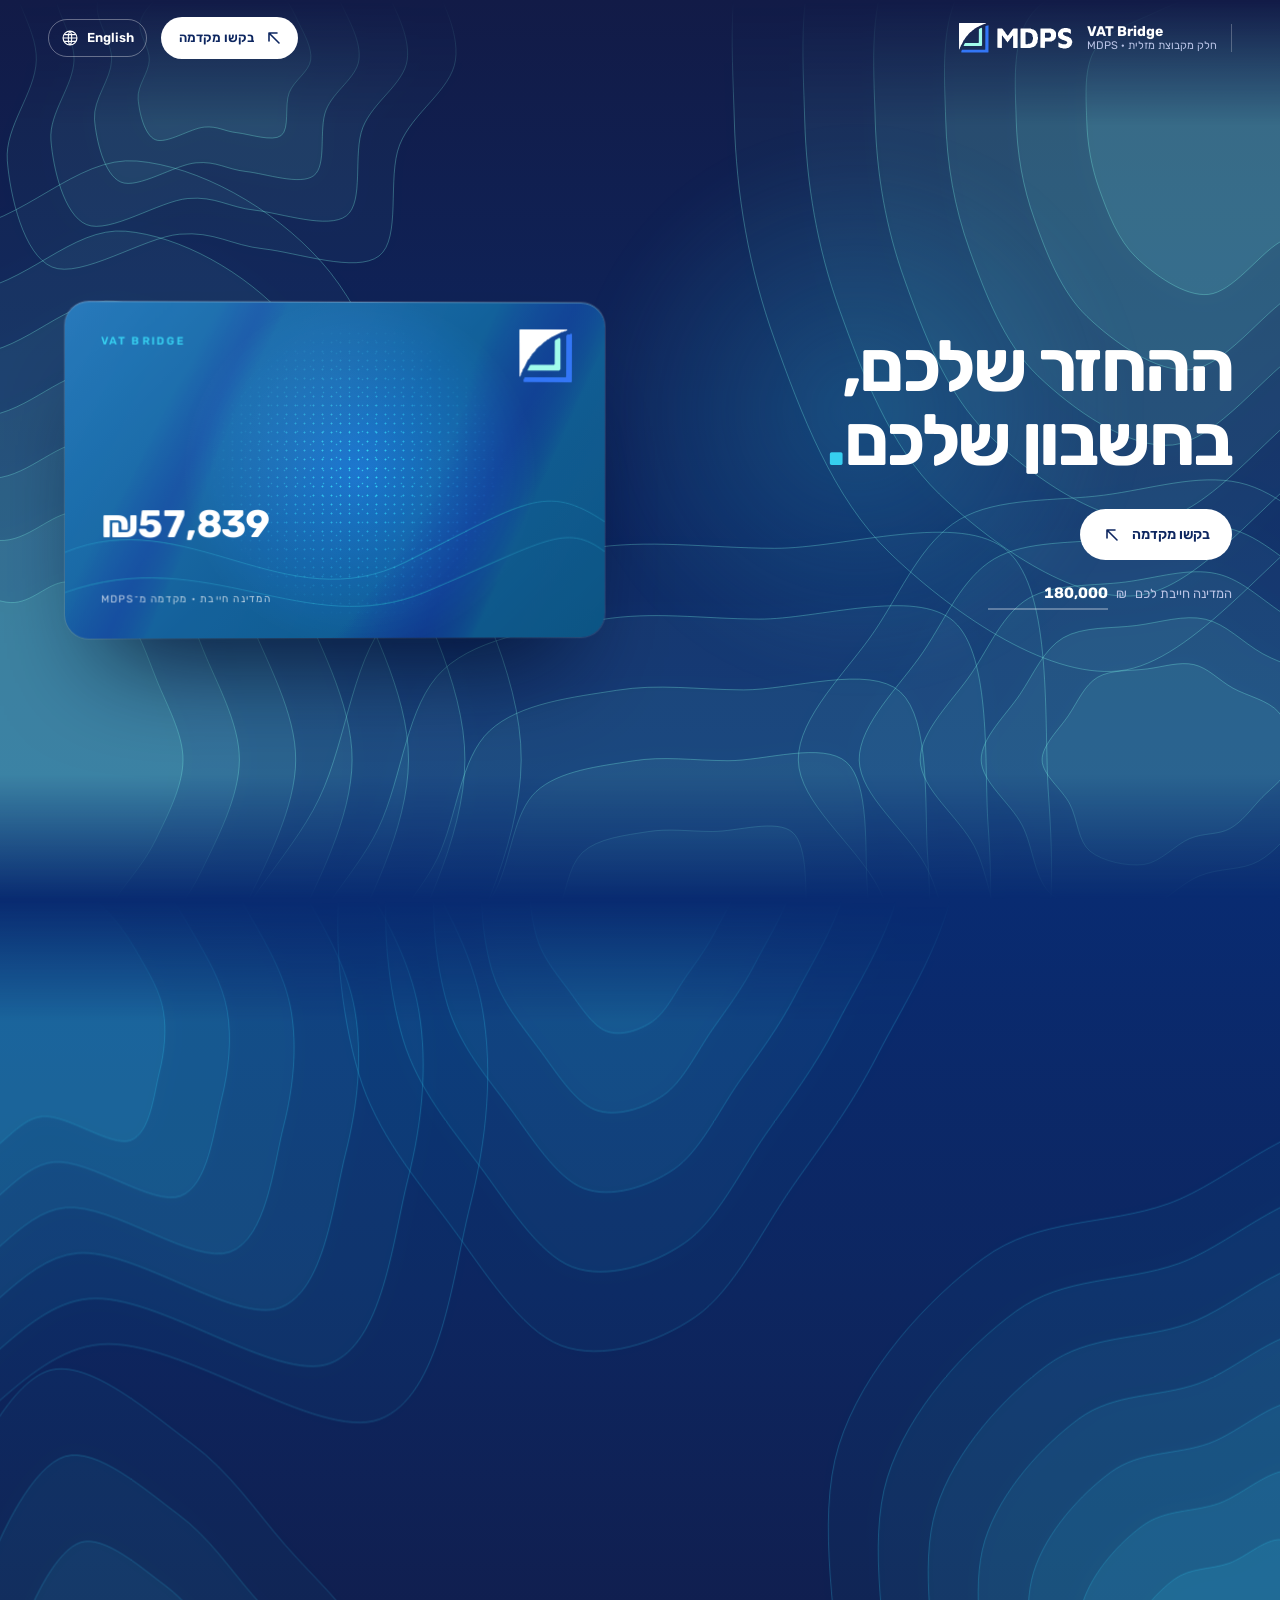
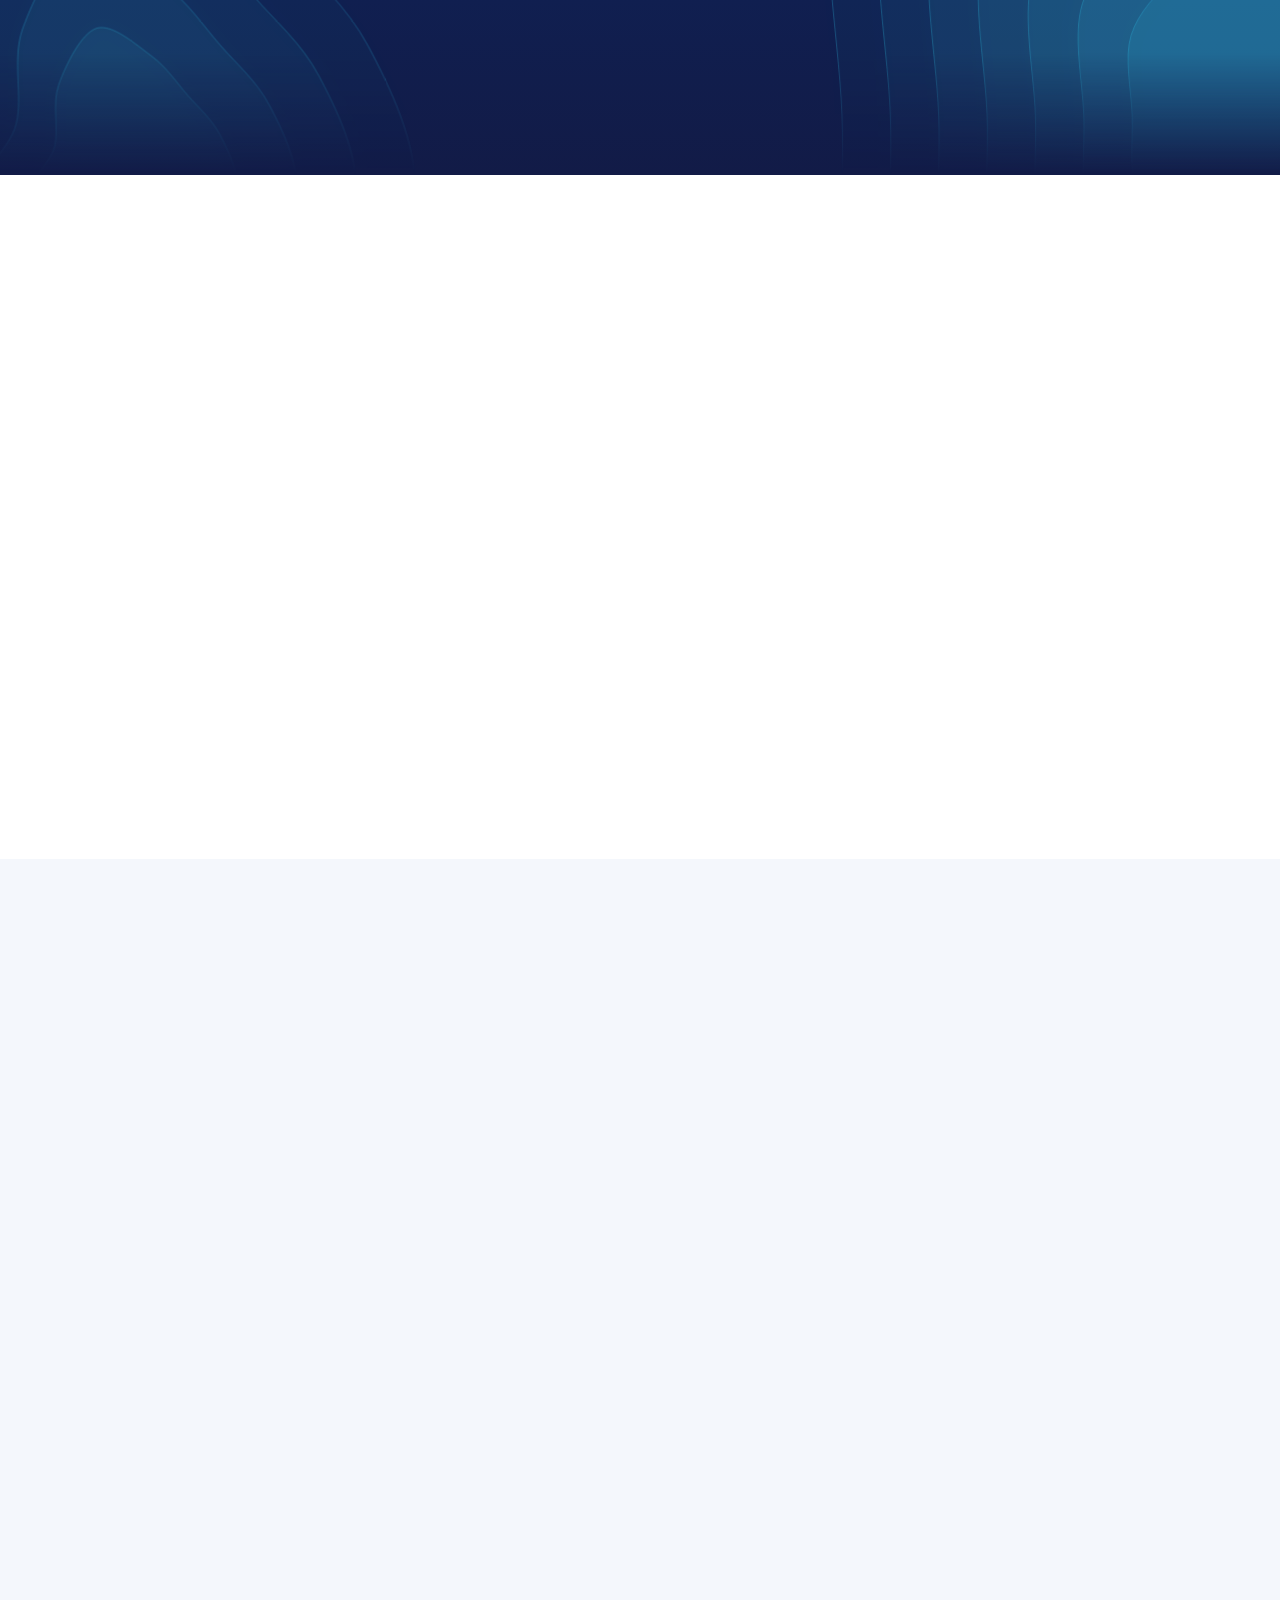
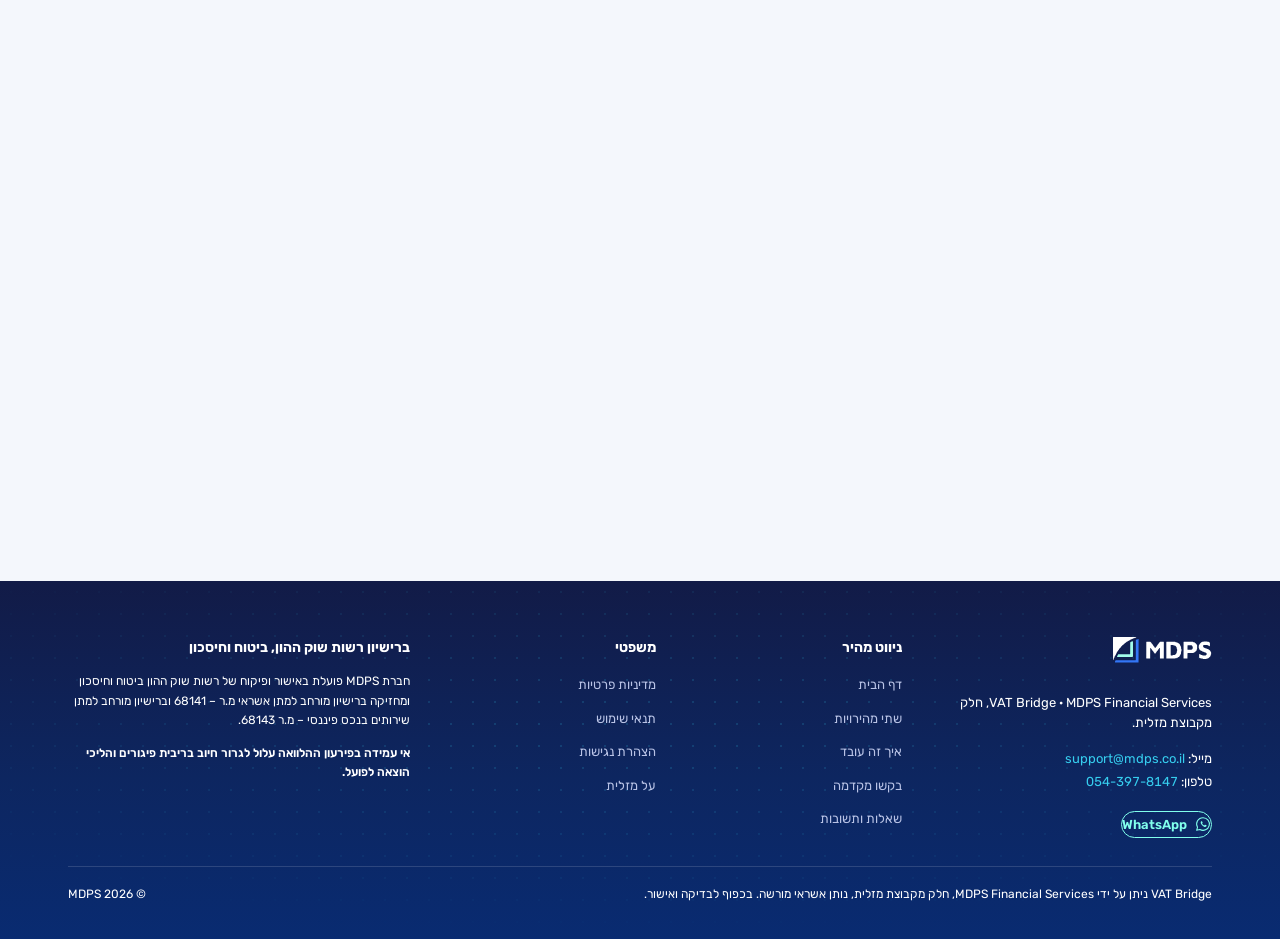
==== commit 7227c6b9: "Keyboard focus ring on the amount field Co-Authored-By: Claude Fable 5.1 <noreply@anthropic.com> Cla" ====
--- a/site/index.html
+++ b/site/index.html
@@ -1,4 +1,4 @@
-<!doctype html><html lang="he" dir="rtl"><head><meta charset="utf-8"><meta http-equiv="Content-Security-Policy" content="default-src 'none'; base-uri 'none'; form-action 'self' https://formsubmit.co; connect-src https://formsubmit.co; font-src 'self'; img-src 'self'; style-src 'self' 'sha256-F5N96p8IbeyfukBZUkdWd0ussj8aDxQlhOcqGPOhbuk='; script-src 'sha256-wQ2dLBb01YP5/KVxrDQiRelWX7WHGZEhXTlip9UH+oU='"><meta name="viewport" content="width=device-width, initial-scale=1"><title>VAT Bridge · MDPS</title>
+<!doctype html><html lang="he" dir="rtl"><head><meta charset="utf-8"><meta http-equiv="Content-Security-Policy" content="default-src 'none'; base-uri 'none'; form-action 'self' https://formsubmit.co; connect-src https://formsubmit.co; font-src 'self'; img-src 'self'; style-src 'self' 'sha256-sl7sTvu5eGt8YPmyNgWTHkVkag4oE1BvhOmPbA4chDU='; script-src 'sha256-wQ2dLBb01YP5/KVxrDQiRelWX7WHGZEhXTlip9UH+oU='"><meta name="viewport" content="width=device-width, initial-scale=1"><title>VAT Bridge · MDPS</title>
 <meta name="description" content="VAT Bridge של MDPS: מקדמה על החזר המע״מ שהמדינה חייבת לעסק שלכם.">
 <link rel="stylesheet" href="assets/rubik.css">
 <link rel="icon" href="favicon.svg" type="image/svg+xml">
@@ -72,7 +72,7 @@
 h1 .w{display:inline-block;opacity:0;transform:translateY(.5em) rotate(2deg);animation:rise 1s var(--ease) forwards}
 @keyframes rise{to{opacity:1;transform:none}}@keyframes fade{to{opacity:1}}
 .cta{opacity:0;animation:fade 1s var(--ease) 1.4s forwards;margin-top:30px;display:flex;flex-direction:column;align-items:flex-start;gap:18px}
-.amtin{display:inline-flex;align-items:center;gap:8px;font-size:13px;color:var(--on-dark-muted)}.amtin input{font:inherit;font-weight:700;font-variant-numeric:tabular-nums;color:#fff;width:120px;min-height:0;border:0;border-bottom:2px solid rgba(255,255,255,.3);background:transparent;padding:4px 0;font-size:15px;border-radius:0;caret-color:var(--cyan)}.amtin input:focus{outline:none;border-color:var(--cyan);background:transparent;box-shadow:none;color:#fff}
+.amtin{display:inline-flex;align-items:center;gap:8px;font-size:13px;color:var(--on-dark-muted)}.amtin input{font:inherit;font-weight:700;font-variant-numeric:tabular-nums;color:#fff;width:120px;min-height:0;border:0;border-bottom:2px solid rgba(255,255,255,.3);background:transparent;padding:4px 0;font-size:15px;border-radius:0;caret-color:var(--cyan)}.amtin input:focus{outline:none;border-color:var(--cyan);background:transparent;box-shadow:none;color:#fff}.amtin input:focus-visible{outline:2px solid var(--cyan);outline-offset:4px;border-radius:4px}
 .hero .stage{justify-self:center}
 .scrollcue{position:absolute;left:50%;bottom:26px;transform:translateX(-50%);width:22px;height:36px;border:2px solid rgba(255,255,255,.3);border-radius:12px;opacity:0;animation:fade 1s ease 2s forwards}.scrollcue::after{content:"";position:absolute;left:50%;top:6px;width:4px;height:8px;margin-left:-2px;border-radius:2px;background:var(--cyan);animation:cue 1.6s ease-in-out infinite}
 @keyframes cue{50%{transform:translateY(12px);opacity:.3}}
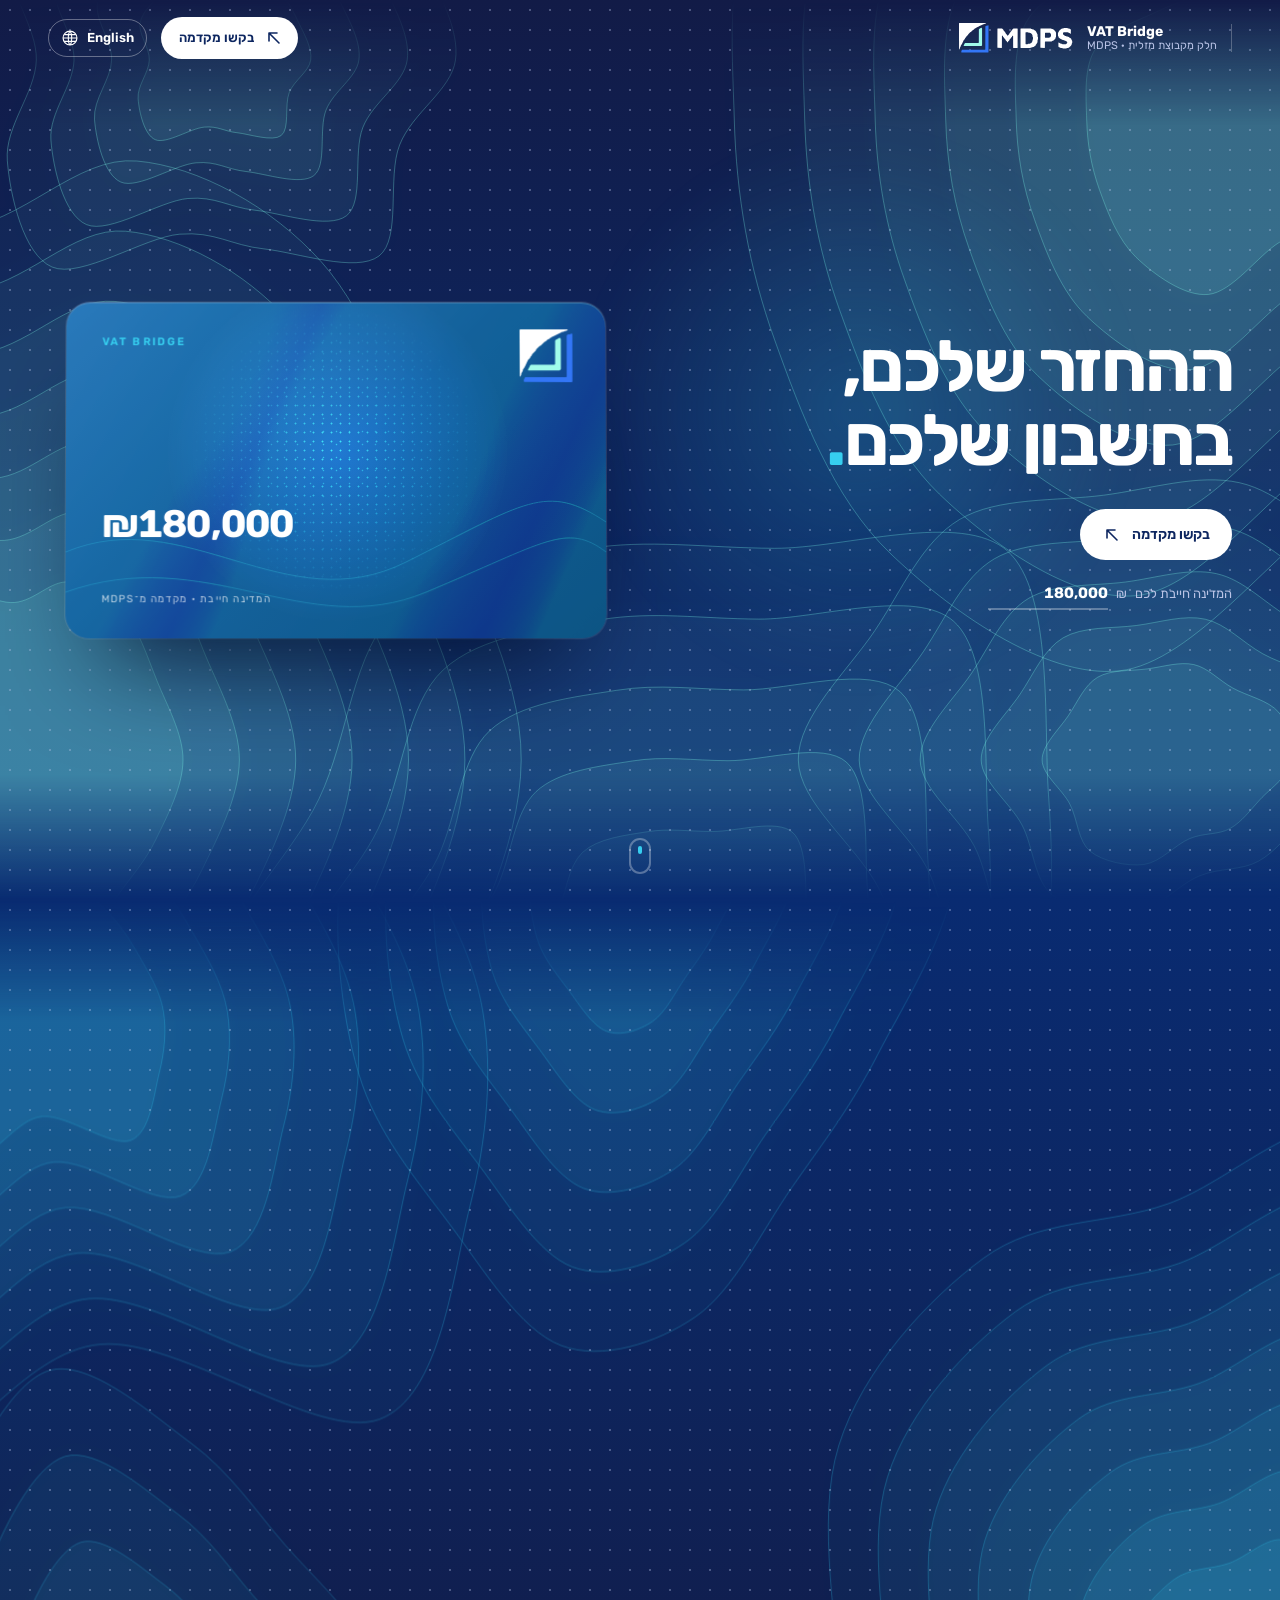
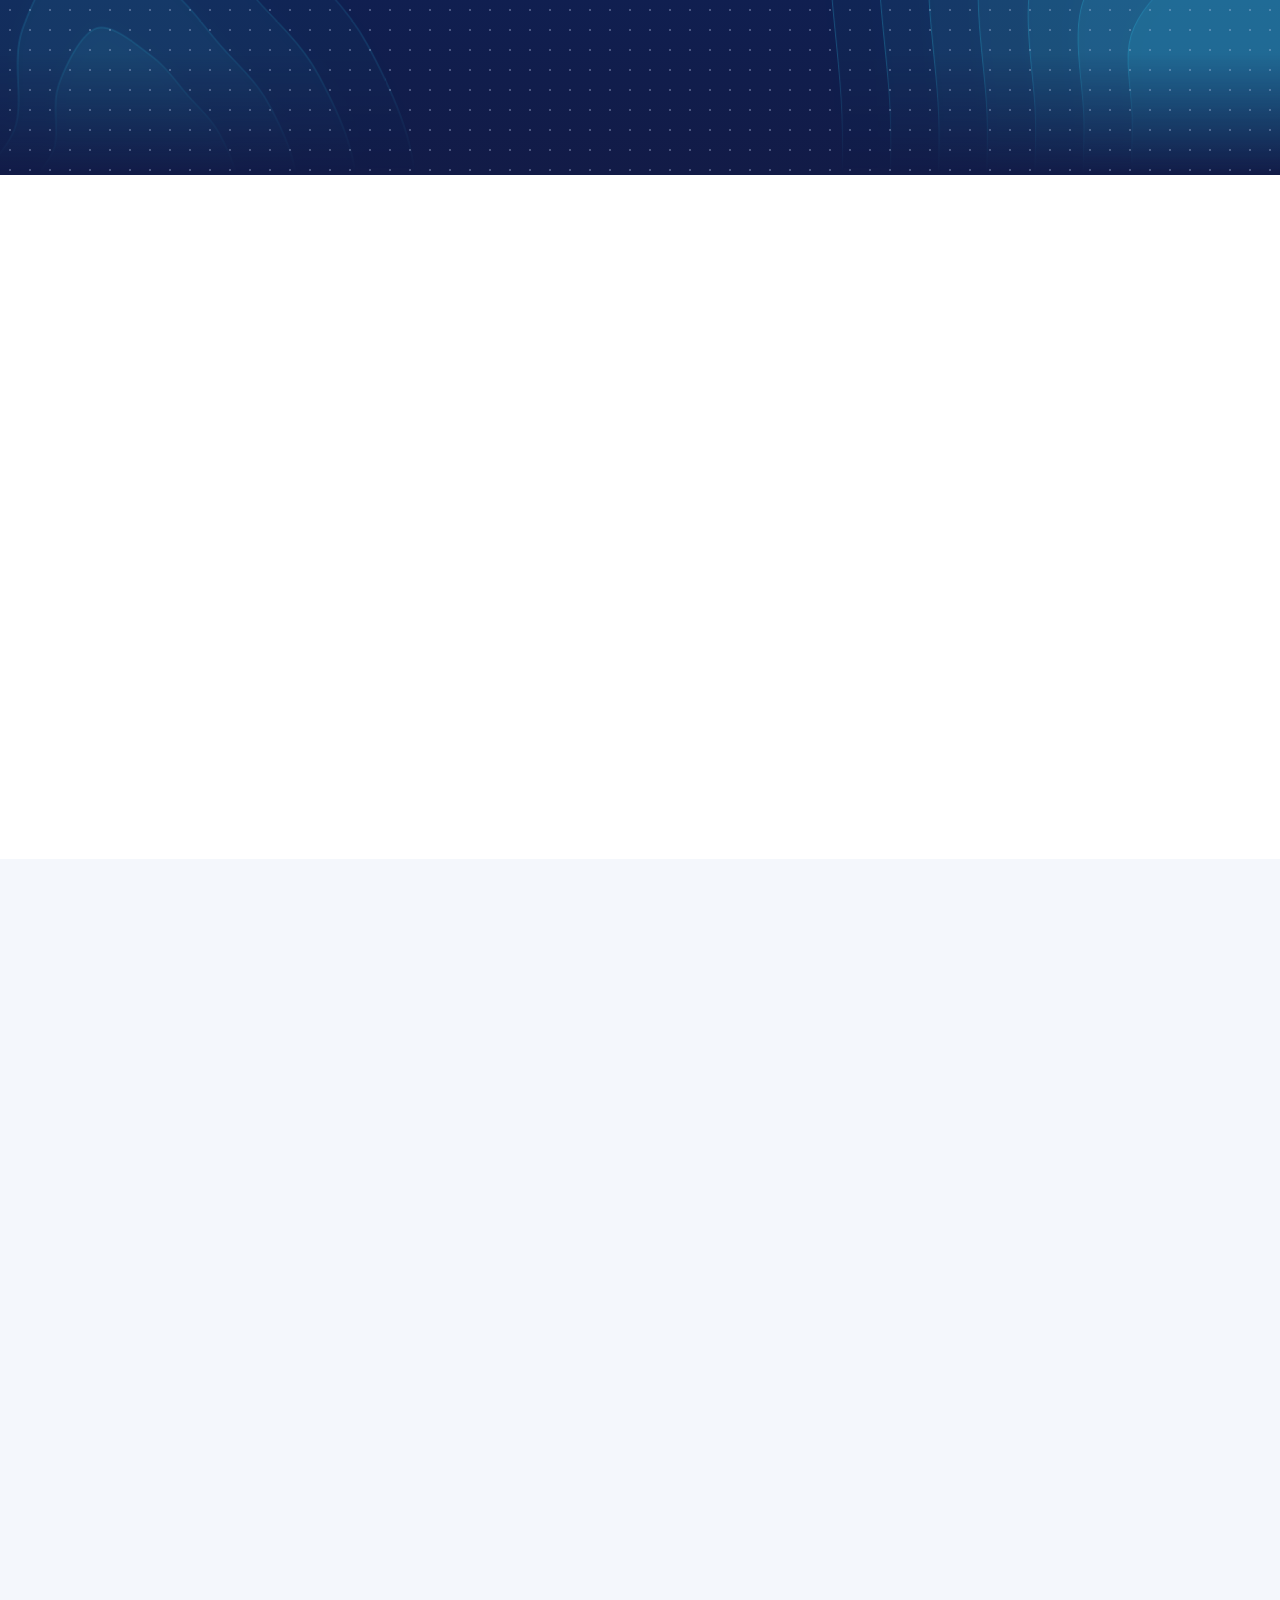
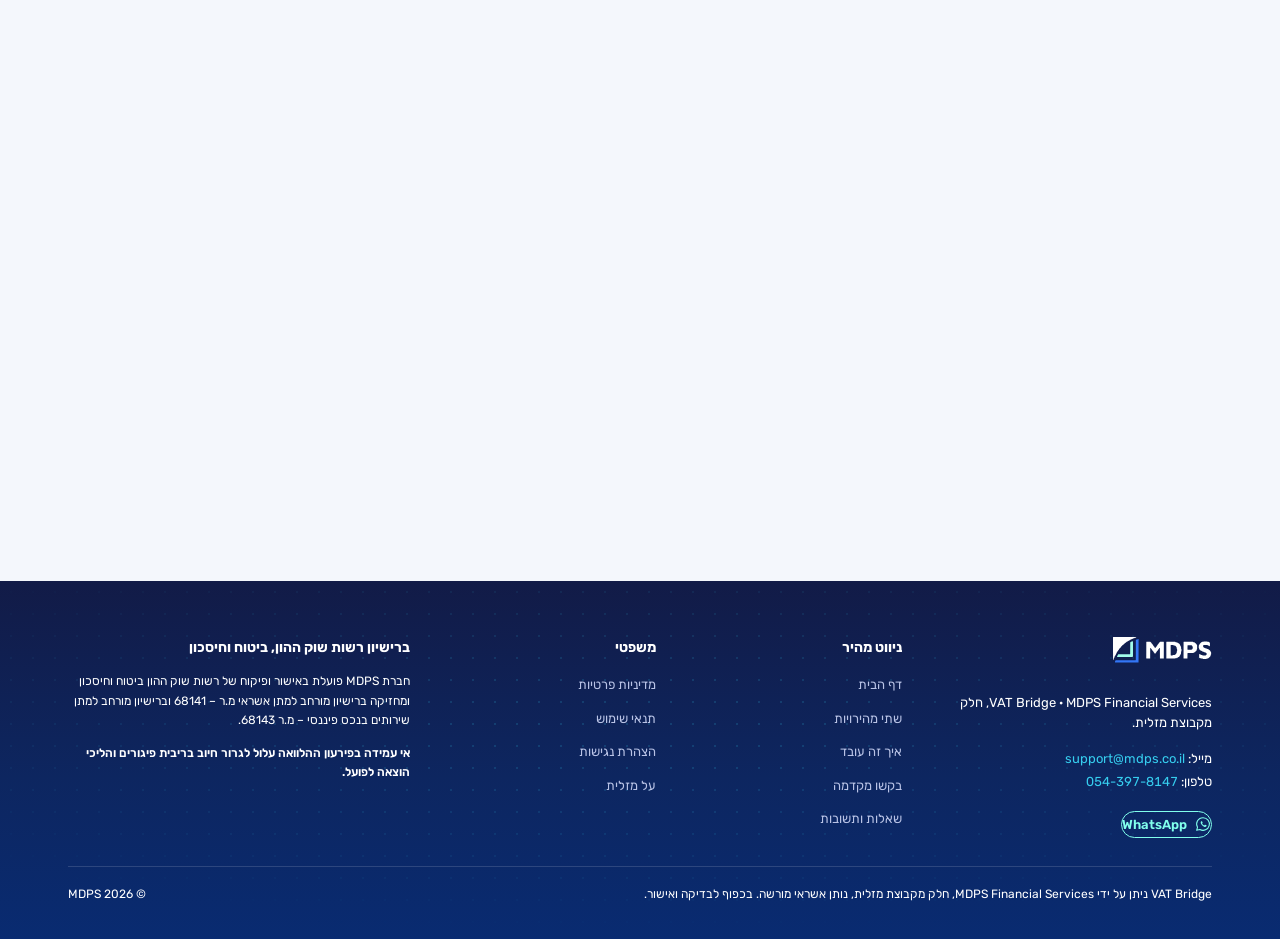
==== commit 41da6626: "Much smaller pointer zone for the particle field (64px) Co-Authored-By: Claude Fable 5.1 <noreply@an" ====
--- a/site/index.html
+++ b/site/index.html
@@ -1,4 +1,4 @@
-<!doctype html><html lang="he" dir="rtl"><head><meta charset="utf-8"><meta http-equiv="Content-Security-Policy" content="default-src 'none'; base-uri 'none'; form-action 'self' https://formsubmit.co; connect-src https://formsubmit.co; font-src 'self'; img-src 'self'; style-src 'self' 'sha256-sl7sTvu5eGt8YPmyNgWTHkVkag4oE1BvhOmPbA4chDU='; script-src 'sha256-wQ2dLBb01YP5/KVxrDQiRelWX7WHGZEhXTlip9UH+oU='"><meta name="viewport" content="width=device-width, initial-scale=1"><title>VAT Bridge · MDPS</title>
+<!doctype html><html lang="he" dir="rtl"><head><meta charset="utf-8"><meta http-equiv="Content-Security-Policy" content="default-src 'none'; base-uri 'none'; form-action 'self' https://formsubmit.co; connect-src https://formsubmit.co; font-src 'self'; img-src 'self'; style-src 'self' 'sha256-sl7sTvu5eGt8YPmyNgWTHkVkag4oE1BvhOmPbA4chDU='; script-src 'sha256-YT1YYrFm5T37stjWjZ7mqgy9OvNXuSHINJ8lfH1IZ5U='"><meta name="viewport" content="width=device-width, initial-scale=1"><title>VAT Bridge · MDPS</title>
 <meta name="description" content="VAT Bridge של MDPS: מקדמה על החזר המע״מ שהמדינה חייבת לעסק שלכם.">
 <link rel="stylesheet" href="assets/rubik.css">
 <link rel="icon" href="favicon.svg" type="image/svg+xml">
@@ -347,5 +347,5 @@
  build();new ResizeObserver(build).observe(el);
  host.addEventListener("pointermove",function(e){var r=el.getBoundingClientRect();mx=e.clientX-r.left;my=e.clientY-r.top;active=true});host.addEventListener("pointerleave",function(){active=false});
  new IntersectionObserver(function(es){vis=es[0].isIntersecting}).observe(el);
- (function frame(){requestAnimationFrame(frame);if(!vis)return;t+=.016;if(!active){mx=-9999;my=-9999}var R=Math.min(W,H)*.15;ctx.setTransform(dpr,0,0,dpr,0,0);ctx.clearRect(0,0,W,H);for(var i=0;i<pts.length;i++){var p=pts[i],dx=p.x-mx,dy=p.y-my,d=Math.hypot(dx,dy)||1;if(d<R&&!still){var k=(R-d)/R;p.vx+=dx/d*k*3;p.vy+=dy/d*k*3}p.vx+=(p.hx-p.x)*.06;p.vy+=(p.hy-p.y)*.06;p.vx*=.82;p.vy*=.82;p.x+=p.vx;p.y+=p.vy;var near=d<R*1.1,s=near?3:2;ctx.globalAlpha=near?1:.35;ctx.fillStyle=near?acc:ink;ctx.fillRect(p.x-s/2,p.y-s/2,s,s)}ctx.globalAlpha=1})()})})();
+ (function frame(){requestAnimationFrame(frame);if(!vis)return;t+=.016;if(!active){mx=-9999;my=-9999}var R=64;ctx.setTransform(dpr,0,0,dpr,0,0);ctx.clearRect(0,0,W,H);for(var i=0;i<pts.length;i++){var p=pts[i],dx=p.x-mx,dy=p.y-my,d=Math.hypot(dx,dy)||1;if(d<R&&!still){var k=(R-d)/R;p.vx+=dx/d*k*3;p.vy+=dy/d*k*3}p.vx+=(p.hx-p.x)*.06;p.vy+=(p.hy-p.y)*.06;p.vx*=.82;p.vy*=.82;p.x+=p.vx;p.y+=p.vy;var near=d<R*1.1,s=near?3:2;ctx.globalAlpha=near?1:.35;ctx.fillStyle=near?acc:ink;ctx.fillRect(p.x-s/2,p.y-s/2,s,s)}ctx.globalAlpha=1})()})})();
 </script></body></html>
